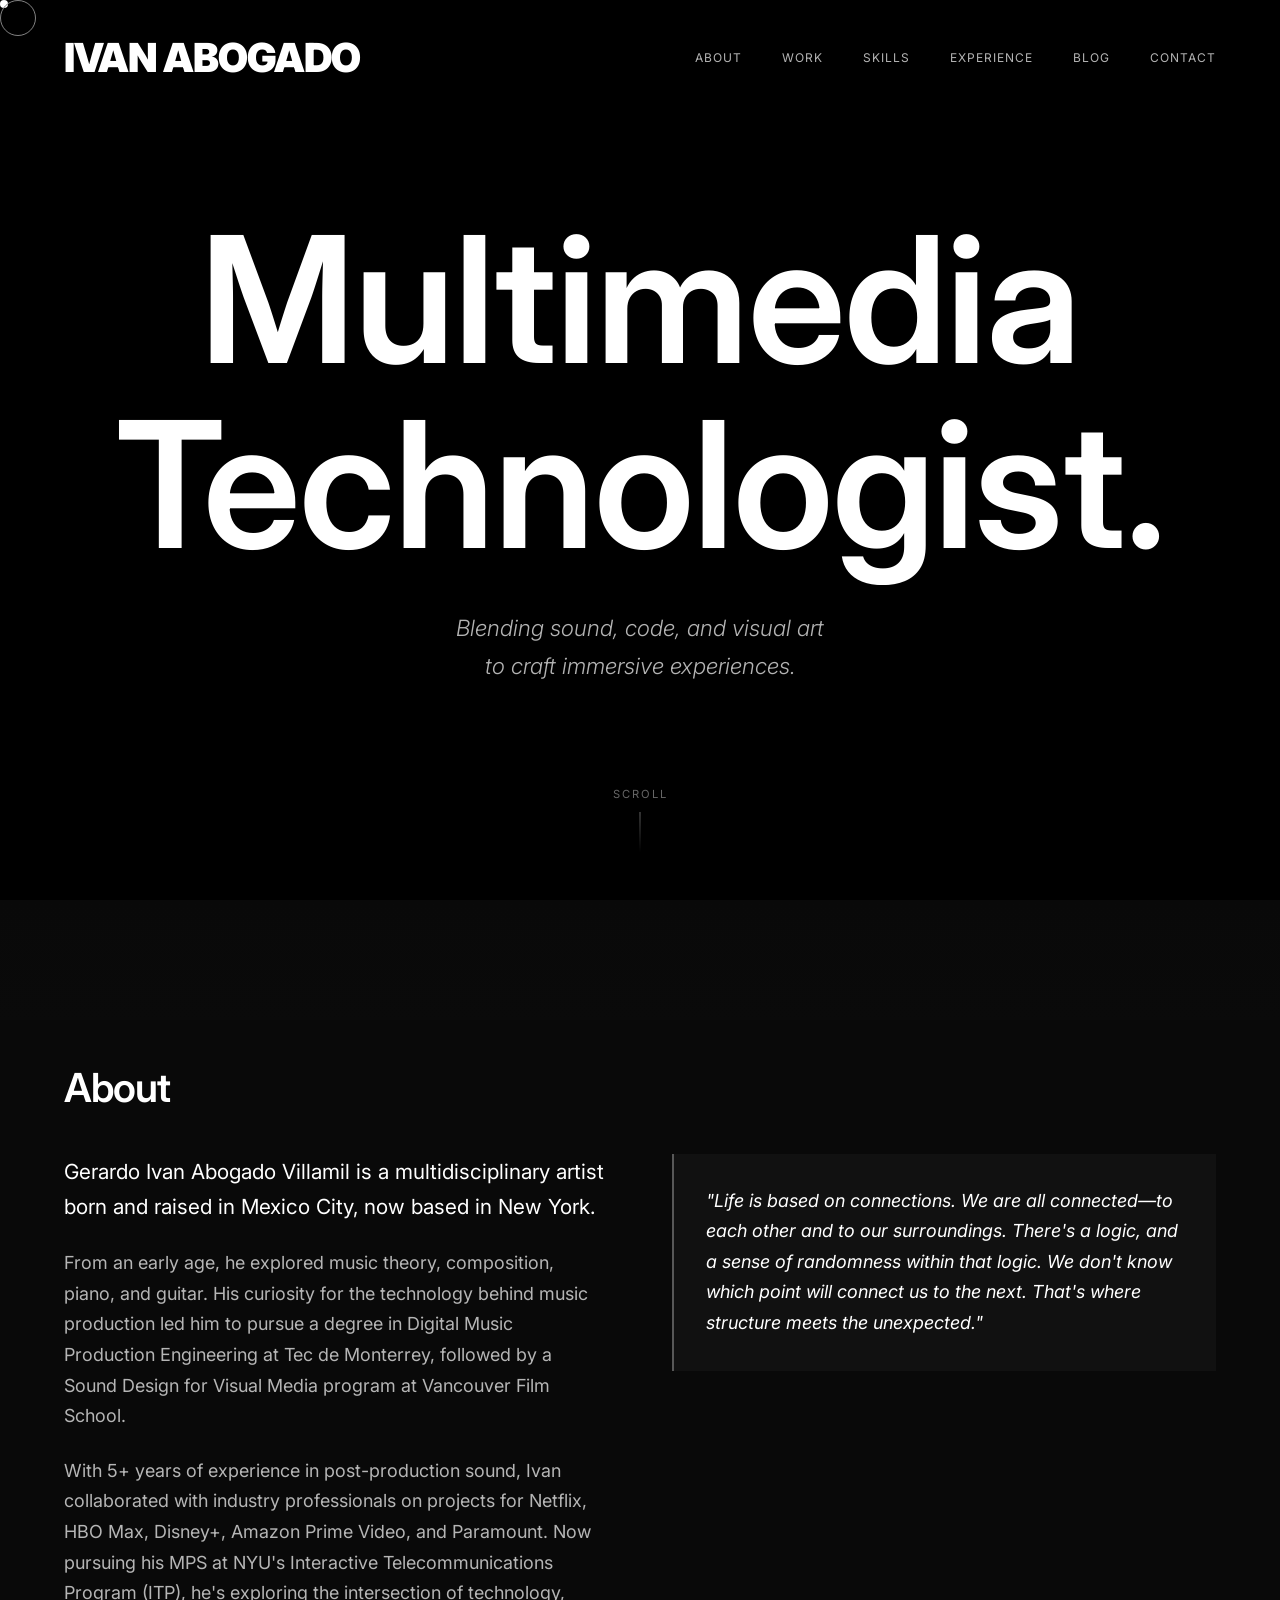
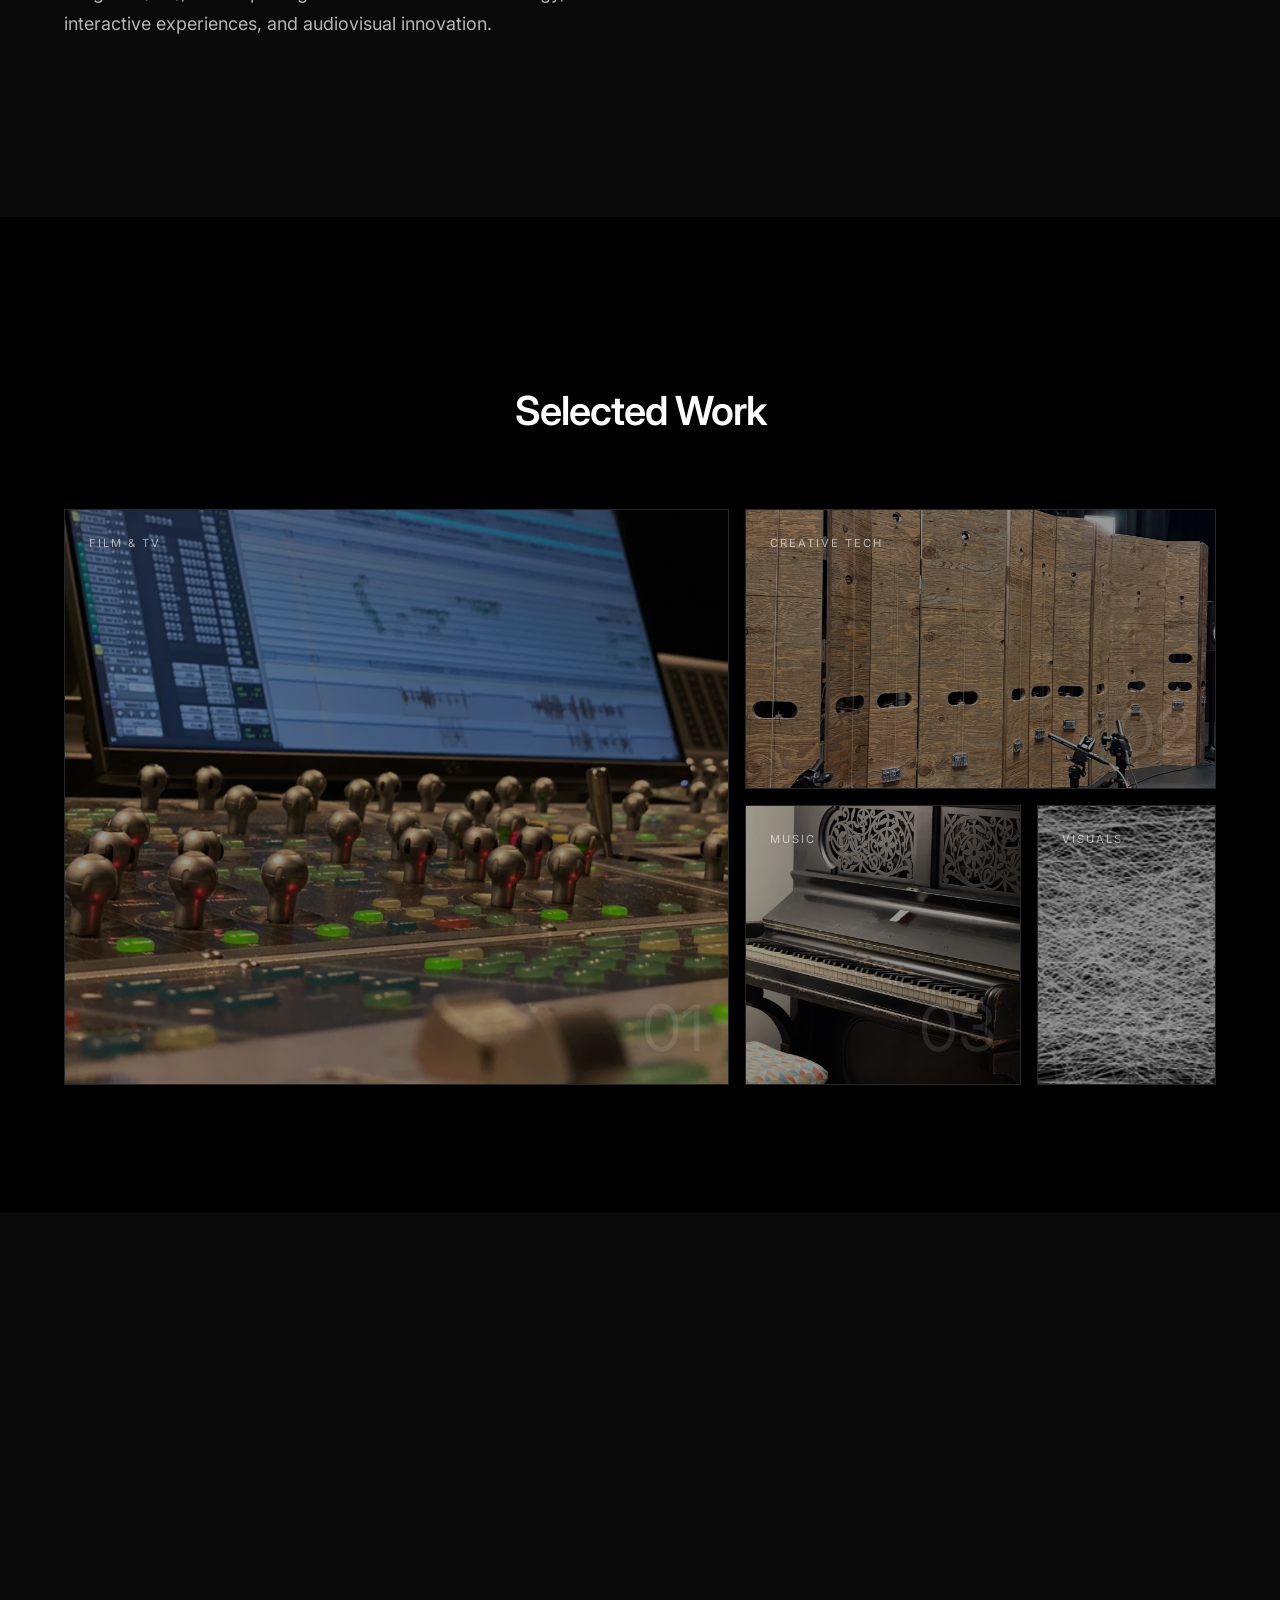
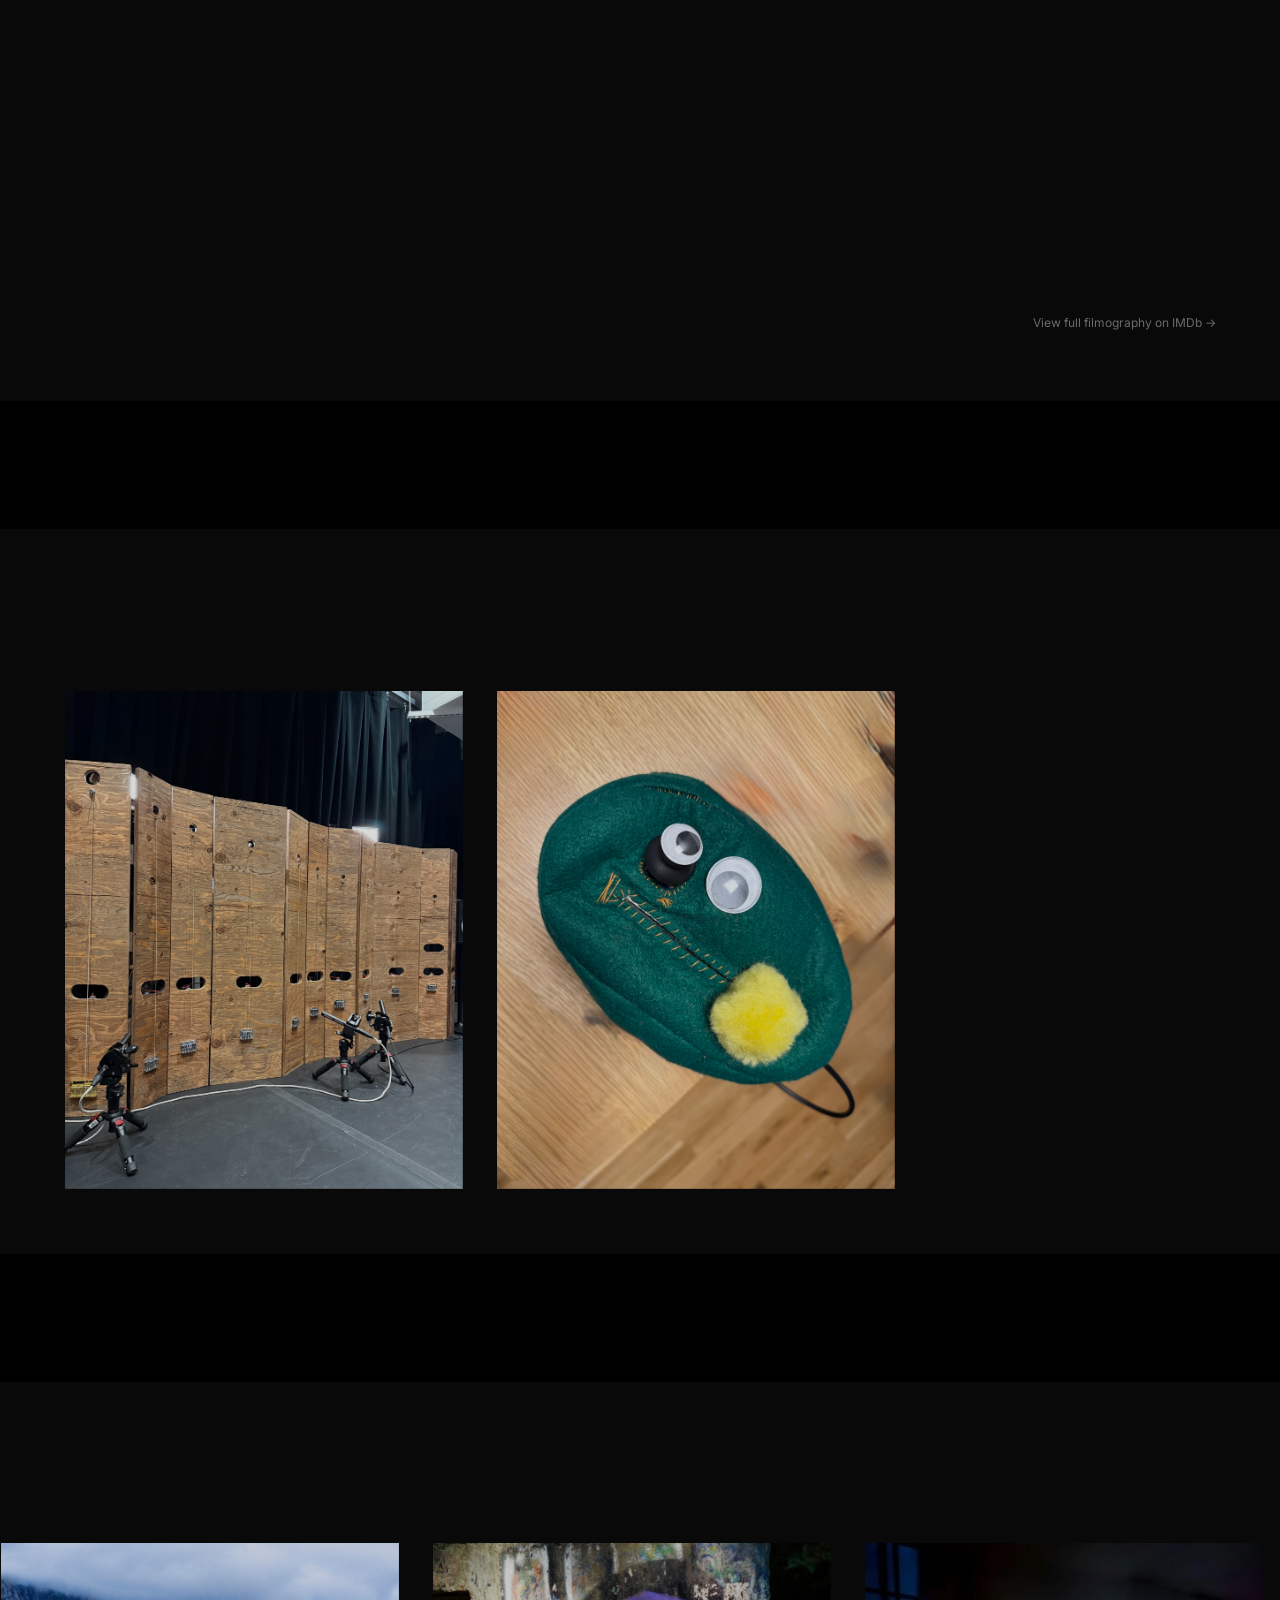
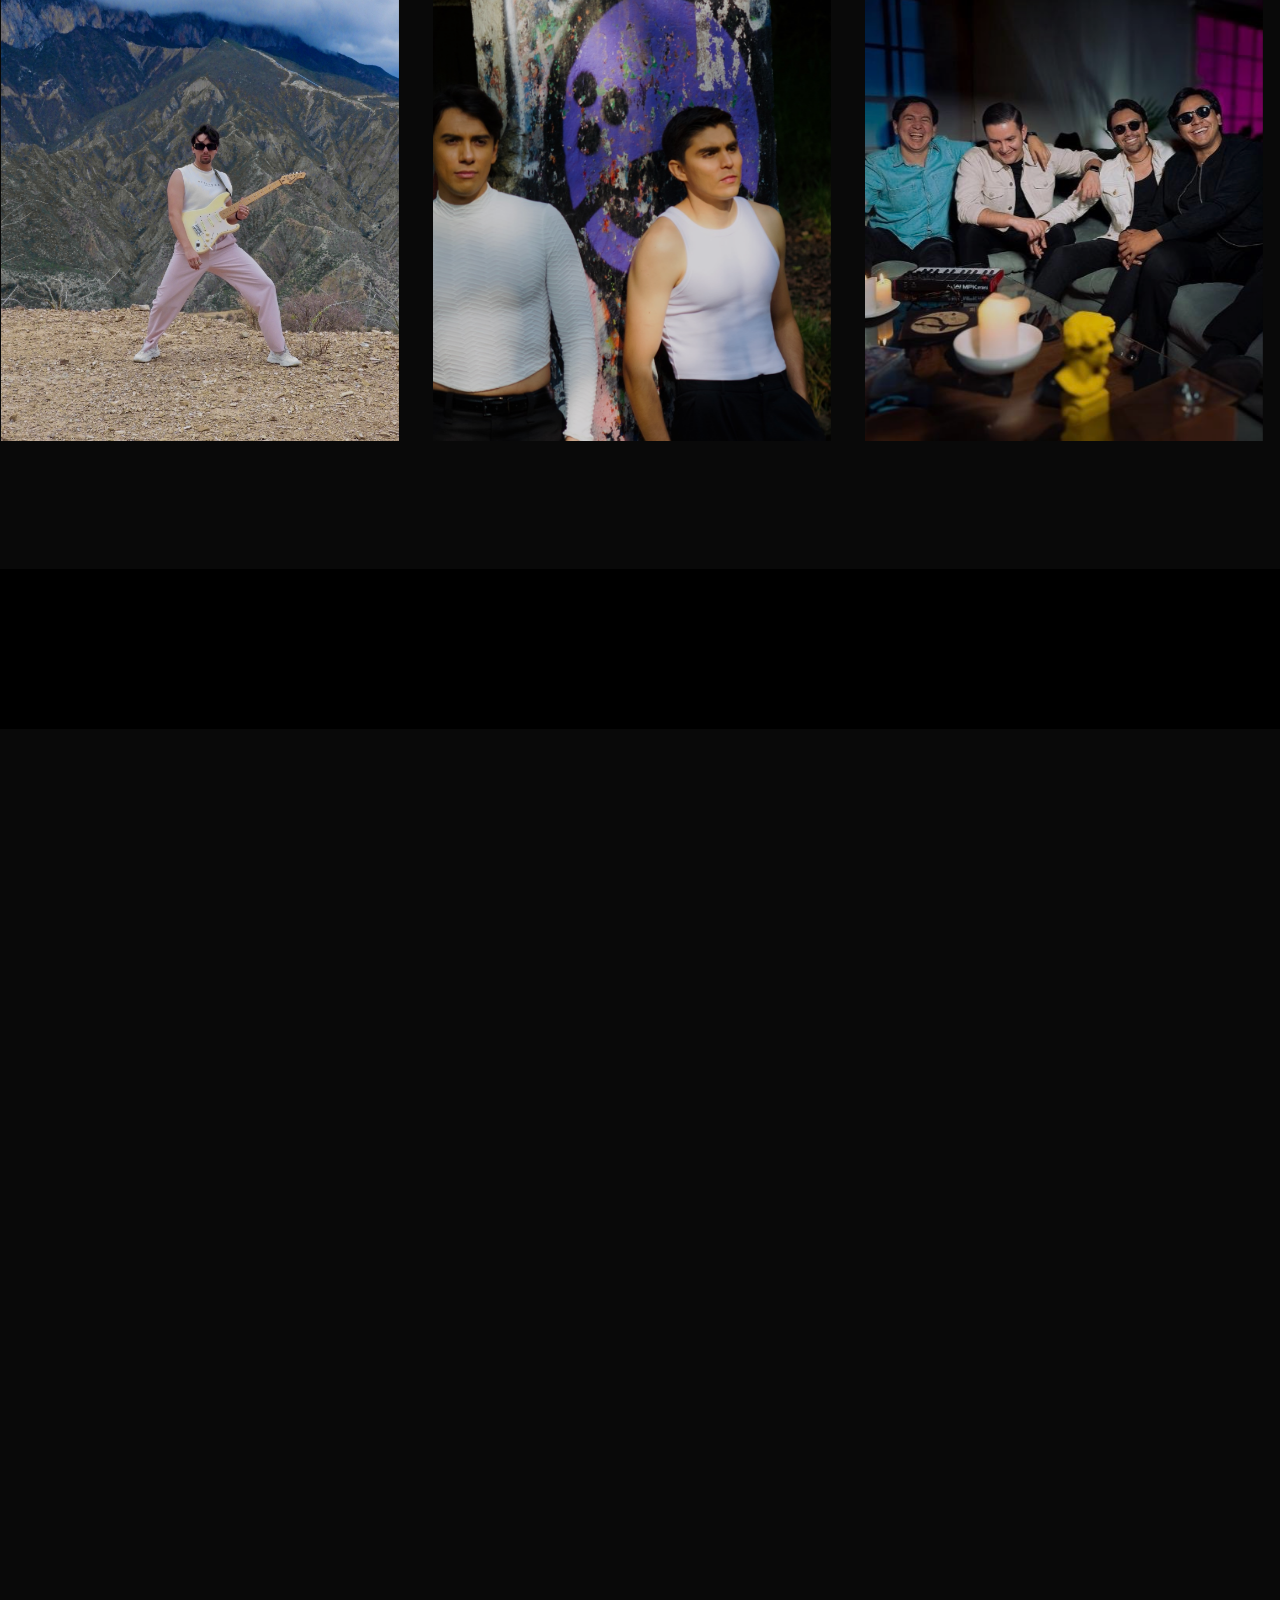
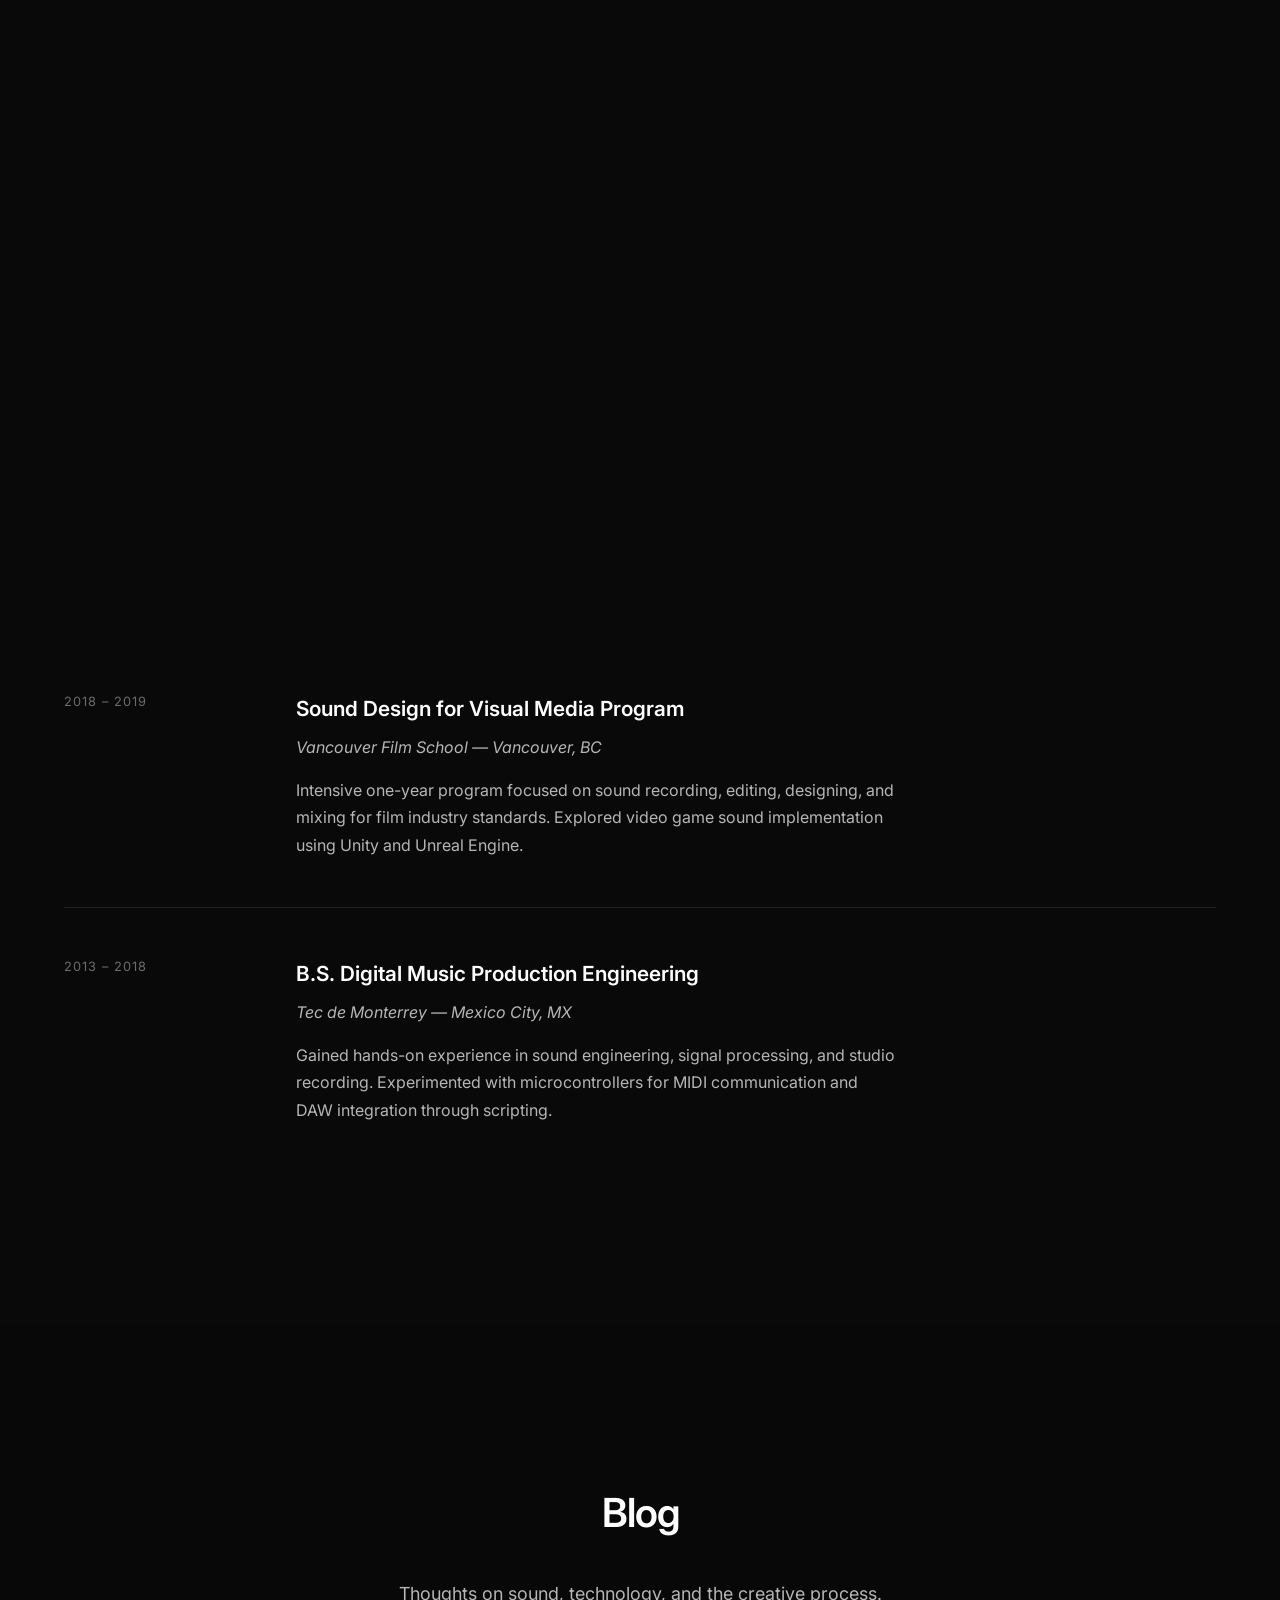
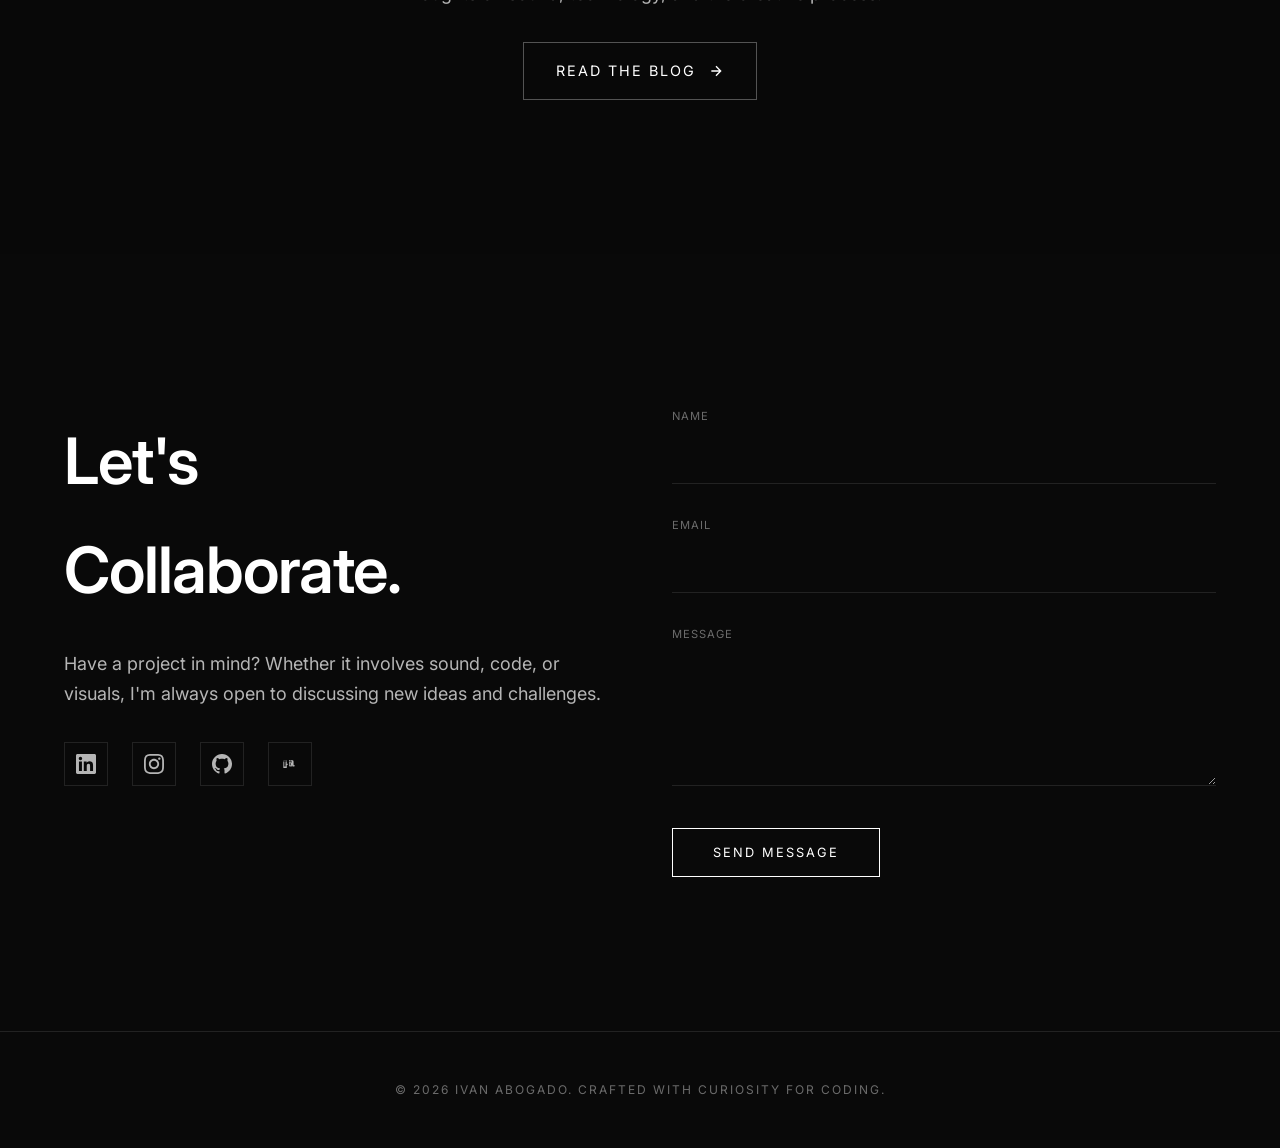
==== index.html @ a47fa4fb "Update" ====
<!DOCTYPE html>
<html lang="en">
<head>
    <meta charset="UTF-8">
    <meta name="viewport" content="width=device-width, initial-scale=1.0">
    <title>Ivan Abogado | Multimedia Technologist</title>
    <script src="https://cdnjs.cloudflare.com/ajax/libs/p5.js/1.9.0/p5.min.js" defer></script>
    <script src="https://cdnjs.cloudflare.com/ajax/libs/gsap/3.12.5/gsap.min.js" defer></script>
    <script src="https://cdnjs.cloudflare.com/ajax/libs/gsap/3.12.5/ScrollTrigger.min.js" defer></script>

    <link rel="preconnect" href="https://fonts.googleapis.com">
    <link rel="preconnect" href="https://fonts.gstatic.com" crossorigin>
    <link href="https://fonts.googleapis.com/css2?family=Inter:wght@300;400;500;600;700&family=Orbit&display=swap" rel="stylesheet">

    <link rel="stylesheet" href="css/style.css">
</head>
<body>
    <div class="custom-cursor"></div>
    <div class="cursor-follower"></div>

    <div id="p5-container"></div>

    <div class="content-layer">
        <!-- Navigation -->
        <nav>
            <div class="container">
                <a href="#" class="logo">IVAN ABOGADO</a>
                <div class="nav-links">
                    <a href="#about">About</a>
                    <a href="#work">Work</a>
                    <a href="#skills">Skills</a>
                    <a href="#experience">Experience</a>
                    <a href="#blog">Blog</a>
                    <a href="#contact">Contact</a>
                </div>
            </div>
        </nav>

        <!-- Hero Section -->
        <section class="hero" id="hero">
            <div class="hero-text-wrapper">
                <h1>
                    <span class="hero-line">Multimedia</span>
                    <span class="hero-line">Technologist.</span>
                </h1>
                <p class="subtitle">Blending sound, code, and visual art<br>to craft immersive experiences.</p>
            </div>
            <div class="scroll-indicator">Scroll</div>
        </section>

        <!-- About Section -->
        <section id="about">
            <div class="container">
                <h2 class="fade-in">About</h2>
                <div class="about-content">
                    <div class="about-text">
                        <p class="fade-in">
                            Gerardo Ivan Abogado Villamil is a multidisciplinary artist born and raised in Mexico City, now based in New York.
                        </p>
                        <p class="fade-in">
                            From an early age, he explored music theory, composition, piano, and guitar. His curiosity for the technology behind music production led him to pursue a degree in Digital Music Production Engineering at Tec de Monterrey, followed by a Sound Design for Visual Media program at Vancouver Film School.
                        </p>
                        <p class="fade-in">
                            With 5+ years of experience in post-production sound, Ivan collaborated with industry professionals on projects for Netflix, HBO Max, Disney+, Amazon Prime Video, and Paramount. Now pursuing his MPS at NYU's Interactive Telecommunications Program (ITP), he's exploring the intersection of technology, interactive experiences, and audiovisual innovation.
                        </p>
                    </div>
                    <div class="philosophy fade-in">
                        <p>
                            "Life is based on connections. We are all connected—to each other and to our surroundings. There's a logic, and a sense of randomness within that logic. We don't know which point will connect us to the next. That's where structure meets the unexpected."
                        </p>
                    </div>
                </div>
            </div>
        </section>

        <!-- Work Section - Bento Grid -->
        <section id="work">
            <div class="container">
                <h2 class="fade-in">Selected Work</h2>
                
                <div class="bento-grid">
                    <a href="#films-showcase" class="bento-item fade-in">
                        <span class="bento-label">Film & TV</span>
                        <span class="bento-number">01</span>
                        <img src="myImages/IMG_5648.jpg" alt="Films & TV" loading="lazy">
                        <div class="bento-content">
                            <h3>Films & Television</h3>
                            <p>Sound design and re-recording mixing for Netflix, HBO Max, Disney+, and more.</p>
                        </div>
                    </a>
                    
                    <a href="#tech-showcase" class="bento-item fade-in">
                        <span class="bento-label">Creative Tech</span>
                        <span class="bento-number">02</span>
                        <img src="myImages/IMG_8143.JPG" alt="Creative Technology" loading="lazy">
                        <div class="bento-content">
                            <h3>Creative Technology</h3>
                            <p>Interactive devices and immersive experiences.</p>
                        </div>
                    </a>
                    
                    <a href="music.html" class="bento-item fade-in">
                        <span class="bento-label">Music</span>
                        <span class="bento-number">03</span>
                        <img src="myImages/IMG_6120.JPG" alt="Music" loading="lazy">
                        <div class="bento-content">
                            <h3>Music</h3>
                            <p>Composition & production.</p>
                        </div>
                    </a>
                    
                    <a href="#visuals-showcase" class="bento-item fade-in">
                        <span class="bento-label">Visuals</span>
                        <span class="bento-number">04</span>
                        <img src="myImages/lines.jpg" alt="Visuals" loading="lazy">
                        <div class="bento-content">
                            <h3>Visuals</h3>
                            <p>Art & 3D.</p>
                        </div>
                    </a>
                </div>
            </div>

            <!-- Films Showcase -->
            <div class="project-showcase" id="films-showcase">
                <div class="showcase-header">
                    <h3 class="fade-in">Films & Television</h3>
                    <span class="scroll-hint fade-in">Drag to explore</span>
                </div>
                <div class="showcase-track">
                    <a href="https://www.imdb.com/title/tt27811219/" target="_blank" class="showcase-card fade-in">
                        <img src="https://m.media-amazon.com/images/M/MV5BOThlZGVmMmItOTNhZi00MzYzLTgyNTktODQ5MDM5MTNkNWUyXkEyXkFqcGc@._V1_FMjpg_UY4096_.jpg" alt="Disco Ibiza Locomia" loading="lazy">
                        <div class="showcase-card-content">
                            <h4>Disco Ibiza Locomia</h4>
                            <p>Feature Film — Netflix</p>
                            <span class="role">Re-recording Mixer</span>
                        </div>
                    </a>
                    <a href="https://www.imdb.com/title/tt11040006/" target="_blank" class="showcase-card fade-in">
                        <img src="https://m.media-amazon.com/images/M/MV5BNDQ4NzdmMjItOGNkZi00ODlmLTk0YjYtYTNmMjgwYzk3NjkxXkEyXkFqcGc@._V1_.jpg" alt="Dance of the 41" loading="lazy">
                        <div class="showcase-card-content">
                            <h4>Dance of the 41</h4>
                            <p>Feature Film — Netflix</p>
                            <span class="role">Sound Designer</span>
                        </div>
                    </a>
                    <a href="https://www.imdb.com/title/tt21437688/" target="_blank" class="showcase-card fade-in">
                        <img src="https://m.media-amazon.com/images/M/MV5BZGM1MzU5OGItYTVjNi00NGFmLWEzYmQtZWJhMjY4NzkyNmY1XkEyXkFqcGc@._V1_FMjpg_UY3750_.jpg" alt="Los Colorado" loading="lazy">
                        <div class="showcase-card-content">
                            <h4>Los Colorado</h4>
                            <p>TV Series — HBO Max</p>
                            <span class="role">Sound Designer / Mixer</span>
                        </div>
                    </a>
                    <a href="https://www.imdb.com/title/tt14641786/" target="_blank" class="showcase-card fade-in">
                        <img src="https://m.media-amazon.com/images/M/MV5BYWZkYzYyMGUtZDVmOS00MjM2LThiNzEtZDY1ZmRmNTdiZTNmXkEyXkFqcGc@._V1_.jpg" alt="Las Bravas FC" loading="lazy">
                        <div class="showcase-card-content">
                            <h4>Las Bravas FC</h4>
                            <p>TV Series — HBO Max</p>
                            <span class="role">Re-recording Mixer</span>
                        </div>
                    </a>
                    <a href="https://www.imdb.com/title/tt15766086/" target="_blank" class="showcase-card fade-in">
                        <img src="https://m.media-amazon.com/images/M/MV5BYWZiYjFmYjktMDFmNi00ZjZmLWI2NWMtNjVkY2M0OWI0YTBhXkEyXkFqcGc@._V1_.jpg" alt="The Florence Cassez Affair" loading="lazy">
                        <div class="showcase-card-content">
                            <h4>The Florence Cassez Affair</h4>
                            <p>Documentary — Netflix</p>
                            <span class="role">Sound Designer</span>
                        </div>
                    </a>
                    <a href="https://www.imdb.com/title/tt15541112/" target="_blank" class="showcase-card fade-in">
                        <img src="https://m.media-amazon.com/images/M/MV5BYmQ1OTA1MWEtYzI5Zi00OGRjLTk2ZmYtZWY1ZmEzYzhjNTYzXkEyXkFqcGc@._V1_.jpg" alt="Toda la Sangre" loading="lazy">
                        <div class="showcase-card-content">
                            <h4>Toda la Sangre</h4>
                            <p>TV Series — Disney+</p>
                            <span class="role">Sound Designer</span>
                        </div>
                    </a>
                </div>
                <div class="showcase-footer">
                    <a href="https://www.imdb.com/name/nm9565220/" target="_blank">View full filmography on IMDb →</a>
                </div>
            </div>

            <!-- Creative Tech Showcase -->
            <div class="project-showcase" id="tech-showcase">
                <div class="showcase-header">
                    <h3 class="fade-in">Creative Technology</h3>
                    <span class="scroll-hint fade-in">Drag to explore</span>
                </div>
                <div class="showcase-track">
                    <a href="#" class="showcase-card fade-in">
                        <img src="myImages/IMG_8143.JPG" alt="Life in Terms of Sound" loading="lazy">
                        <div class="showcase-card-content">
                            <h4>Life in Terms of Sound</h4>
                            <p>Interactive Installation</p>
                            <span class="role">Ideation / Fabrication</span>
                        </div>
                    </a>
                    <a href="#" class="showcase-card fade-in">
                        <img src="myImages/puff.jpg" alt="Puffy Music Instrument" loading="lazy">
                        <div class="showcase-card-content">
                            <h4>Puffy Music Instrument</h4>
                            <p>Physical Computing</p>
                            <span class="role">Ideation / Development</span>
                        </div>
                    </a>
                    <!-- Add more creative tech projects here -->
                </div>
            </div>

            <!-- Music Showcase -->
            <div class="project-showcase" id="music-showcase">
                <div class="showcase-header">
                    <h3 class="fade-in">Music</h3>
                    <span class="scroll-hint fade-in">Drag to explore</span>
                </div>
                <div class="showcase-track">
                    <a href="music.html#abvi" class="showcase-card fade-in">
                        <img src="myImages/Music/ABVI/DSCN6900.jpg" alt="ABVI" loading="lazy">
                        <div class="showcase-card-content">
                            <h4>ABVI</h4>
                            <p>Electronic / Pop / Experimental</p>
                            <span class="role">Producer / Composer</span>
                        </div>
                    </a>
                    <a href="music.html#pilsum" class="showcase-card fade-in">
                        <img src="myImages/Music/PILSUM/IMG-6056.JPG" alt="PILSUM" loading="lazy">
                        <div class="showcase-card-content">
                            <h4>PILSUM</h4>
                            <p>Progressive / Alternative Rock</p>
                            <span class="role">Composer / Producer</span>
                        </div>
                    </a>
                    <a href="music.html#resistencia" class="showcase-card fade-in">
                        <img src="myImages/Music/Resistencia/IMG_1286.jpeg" alt="Resistencia" loading="lazy">
                        <div class="showcase-card-content">
                            <h4>Resistencia</h4>
                            <p>Pop / Alternative Rock</p>
                            <span class="role">Lead Guitar / Composer / Producer</span>
                        </div>
                    </a>
                </div>
                <div class="showcase-footer">
                    <a href="music.html">Explore all music →</a>
                </div>
            </div>
        </section>

        <!-- Skills Section -->
        <section id="skills">
            <div class="container">
                <h2 class="fade-in">Skills & Technologies</h2>
                <div class="skills-grid">
                    <div class="skill-category fade-in">
                        <h3>Audio & Sound</h3>
                        <ul>
                            <li>Pro Tools</li>
                            <li>Ableton Live</li>
                            <li>Logic Pro</li>
                            <li>Sound Design</li>
                            <li>Mixing & Mastering</li>
                            <li>Foley Recording</li>
                            <li>Field Recording</li>
                        </ul>
                    </div>
                    <div class="skill-category fade-in">
                        <h3>Creative Coding</h3>
                        <ul>
                            <li>p5.js / Processing</li>
                            <li>Arduino</li>
                            <li>Max/MSP</li>
                            <li>TouchDesigner</li>
                            <li>JavaScript</li>
                            <li>Python</li>
                            <li>HTML/CSS</li>
                        </ul>
                    </div>
                    <div class="skill-category fade-in">
                        <h3>Visual & 3D</h3>
                        <ul>
                            <li>Unity</li>
                            <li>Unreal Engine</li>
                            <li>Blender</li>
                            <li>After Effects</li>
                            <li>Premiere Pro</li>
                            <li>Photoshop</li>
                        </ul>
                    </div>
                    <div class="skill-category fade-in">
                        <h3>Hardware & Fabrication</h3>
                        <ul>
                            <li>Physical Computing</li>
                            <li>MIDI Integration</li>
                            <li>Sensor Systems</li>
                            <li>Laser Cutting</li>
                            <li>3D Printing</li>
                            <li>Soldering</li>
                        </ul>
                    </div>
                </div>
            </div>
        </section>

        <!-- Experience Section -->
        <section id="experience">
            <div class="container">
                <h2 class="fade-in">Experience</h2>
                <div class="experience-grid">
                    <div class="experience-item fade-in">
                        <div class="experience-date">2025 – Present</div>
                        <div class="experience-content">
                            <h3>MPS Candidate, Interactive Telecommunications</h3>
                            <p class="company">NYU Tisch School of the Arts — New York, NY</p>
                            <p>Exploring the intersection of technology, interactive experiences, and audiovisual innovation. Working on projects that merge digital and physical worlds through creative coding and physical computing.</p>
                        </div>
                    </div>
                    <div class="experience-item fade-in">
                        <div class="experience-date">2019 – 2025</div>
                        <div class="experience-content">
                            <h3>Sound Designer & Re-Recording Mixer</h3>
                            <p class="company">Labo Post Production — Mexico City, MX</p>
                            <p>Led sound design and mixing for feature films and TV series distributed on Netflix, HBO Max, Disney+, Amazon Prime Video, and Paramount. Collaborated with directors including David Pablos, Kike Maíllo, and Jorge Riquelme Serrano.</p>
                        </div>
                    </div>
                    <div class="experience-item fade-in">
                        <div class="experience-date">2018 – 2019</div>
                        <div class="experience-content">
                            <h3>Sound Design for Visual Media Program</h3>
                            <p class="company">Vancouver Film School — Vancouver, BC</p>
                            <p>Intensive one-year program focused on sound recording, editing, designing, and mixing for film industry standards. Explored video game sound implementation using Unity and Unreal Engine.</p>
                        </div>
                    </div>
                    <div class="experience-item fade-in">
                        <div class="experience-date">2013 – 2018</div>
                        <div class="experience-content">
                            <h3>B.S. Digital Music Production Engineering</h3>
                            <p class="company">Tec de Monterrey — Mexico City, MX</p>
                            <p>Gained hands-on experience in sound engineering, signal processing, and studio recording. Experimented with microcontrollers for MIDI communication and DAW integration through scripting.</p>
                        </div>
                    </div>
                </div>
            </div>
        </section>

        <!-- Blog Section -->
        <section id="blog">
            <div class="container">
                <h2 class="fade-in">Blog</h2>
                <p class="fade-in">Thoughts on sound, technology, and the creative process.</p>
                <a href="https://yourblog.com" target="_blank" class="blog-link fade-in">
                    Read the Blog
                    <svg width="16" height="16" viewBox="0 0 24 24" fill="none" stroke="currentColor" stroke-width="2">
                        <path d="M5 12h14M12 5l7 7-7 7"/>
                    </svg>
                </a>
            </div>
        </section>

        <!-- Contact Section -->
        <section id="contact">
            <div class="container">
                <div class="contact-layout">
                    <div class="contact-text">
                        <h2 class="fade-in">Let's<br>Collaborate.</h2>
                        <p class="fade-in">Have a project in mind? Whether it involves sound, code, or visuals, I'm always open to discussing new ideas and challenges.</p>
                        <div class="social-links fade-in">
                            <a href="https://linkedin.com/in/yourprofile" target="_blank" aria-label="LinkedIn">
                                <svg width="20" height="20" viewBox="0 0 24 24" fill="currentColor">
                                    <path d="M20.447 20.452h-3.554v-5.569c0-1.328-.027-3.037-1.852-3.037-1.853 0-2.136 1.445-2.136 2.939v5.667H9.351V9h3.414v1.561h.046c.477-.9 1.637-1.85 3.37-1.85 3.601 0 4.267 2.37 4.267 5.455v6.286zM5.337 7.433c-1.144 0-2.063-.926-2.063-2.065 0-1.138.92-2.063 2.063-2.063 1.14 0 2.064.925 2.064 2.063 0 1.139-.925 2.065-2.064 2.065zm1.782 13.019H3.555V9h3.564v11.452zM22.225 0H1.771C.792 0 0 .774 0 1.729v20.542C0 23.227.792 24 1.771 24h20.451C23.2 24 24 23.227 24 22.271V1.729C24 .774 23.2 0 22.222 0h.003z"/>
                                </svg>
                            </a>
                            <a href="https://instagram.com/yourprofile" target="_blank" aria-label="Instagram">
                                <svg width="20" height="20" viewBox="0 0 24 24" fill="currentColor">
                                    <path d="M12 2.163c3.204 0 3.584.012 4.85.07 3.252.148 4.771 1.691 4.919 4.919.058 1.265.069 1.645.069 4.849 0 3.205-.012 3.584-.069 4.849-.149 3.225-1.664 4.771-4.919 4.919-1.266.058-1.644.07-4.85.07-3.204 0-3.584-.012-4.849-.07-3.26-.149-4.771-1.699-4.919-4.92-.058-1.265-.07-1.644-.07-4.849 0-3.204.013-3.583.07-4.849.149-3.227 1.664-4.771 4.919-4.919 1.266-.057 1.645-.069 4.849-.069zm0-2.163c-3.259 0-3.667.014-4.947.072-4.358.2-6.78 2.618-6.98 6.98-.059 1.281-.073 1.689-.073 4.948 0 3.259.014 3.668.072 4.948.2 4.358 2.618 6.78 6.98 6.98 1.281.058 1.689.072 4.948.072 3.259 0 3.668-.014 4.948-.072 4.354-.2 6.782-2.618 6.979-6.98.059-1.28.073-1.689.073-4.948 0-3.259-.014-3.667-.072-4.947-.196-4.354-2.617-6.78-6.979-6.98-1.281-.059-1.69-.073-4.949-.073zm0 5.838c-3.403 0-6.162 2.759-6.162 6.162s2.759 6.163 6.162 6.163 6.162-2.759 6.162-6.163c0-3.403-2.759-6.162-6.162-6.162zm0 10.162c-2.209 0-4-1.79-4-4 0-2.209 1.791-4 4-4s4 1.791 4 4c0 2.21-1.791 4-4 4zm6.406-11.845c-.796 0-1.441.645-1.441 1.44s.645 1.44 1.441 1.44c.795 0 1.439-.645 1.439-1.44s-.644-1.44-1.439-1.44z"/>
                                </svg>
                            </a>
                            <a href="https://github.com/yourprofile" target="_blank" aria-label="GitHub">
                                <svg width="20" height="20" viewBox="0 0 24 24" fill="currentColor">
                                    <path d="M12 0c-6.626 0-12 5.373-12 12 0 5.302 3.438 9.8 8.207 11.387.599.111.793-.261.793-.577v-2.234c-3.338.726-4.033-1.416-4.033-1.416-.546-1.387-1.333-1.756-1.333-1.756-1.089-.745.083-.729.083-.729 1.205.084 1.839 1.237 1.839 1.237 1.07 1.834 2.807 1.304 3.492.997.107-.775.418-1.305.762-1.604-2.665-.305-5.467-1.334-5.467-5.931 0-1.311.469-2.381 1.236-3.221-.124-.303-.535-1.524.117-3.176 0 0 1.008-.322 3.301 1.23.957-.266 1.983-.399 3.003-.404 1.02.005 2.047.138 3.006.404 2.291-1.552 3.297-1.23 3.297-1.23.653 1.653.242 2.874.118 3.176.77.84 1.235 1.911 1.235 3.221 0 4.609-2.807 5.624-5.479 5.921.43.372.823 1.102.823 2.222v3.293c0 .319.192.694.801.576 4.765-1.589 8.199-6.086 8.199-11.386 0-6.627-5.373-12-12-12z"/>
                                </svg>
                            </a>
                            <a href="https://www.imdb.com/name/nm9565220/" target="_blank" aria-label="IMDb">
                                <svg width="20" height="20" viewBox="0 0 24 24" fill="currentColor">
                                    <path d="M14.31 9.588v.005c-.077-.048-.227-.07-.42-.07v4.815c.27 0 .44-.06.5-.165.062-.105.093-.39.093-.855v-2.725c0-.345-.004-.575-.012-.69a.727.727 0 00-.16-.315zm-6.19-2.42h-4.12v9.672h4.12v-9.672zm-.268 1.863h-1.17v5.95h-1.51v-5.95h-1.17v-1.63h3.85v1.63zm1.845 5.96h1.29v-7.82h1.78v7.82h1.36l.12-1.14c.16.39.38.66.67.83.3.17.67.27 1.11.31.44.04.93-.03 1.46-.21v-1.59c-.21.12-.42.19-.63.21-.22.02-.37-.08-.46-.3-.08-.22-.12-.59-.12-1.1v-2.31c0-.62-.06-1.08-.18-1.38-.12-.3-.35-.54-.69-.71-.34-.17-.81-.25-1.41-.25-.6 0-1.09.09-1.46.27-.37.18-.64.44-.81.78-.17.34-.26.79-.26 1.34h1.63c0-.35.04-.61.12-.79.08-.18.22-.27.42-.27.2 0 .33.07.39.21.06.14.09.38.09.73v.62c-.36.05-.66.12-.91.21-.48.18-.84.41-1.08.69-.24.28-.36.65-.36 1.11 0 .55.14.99.42 1.32.28.33.68.5 1.2.5.29 0 .56-.05.81-.14.25-.09.48-.24.69-.45l.02.48h-.04zm-.62-1.78c-.16.12-.32.18-.48.18-.15 0-.27-.06-.36-.18-.09-.12-.14-.3-.14-.54 0-.28.05-.49.14-.63.09-.14.26-.26.51-.36.14-.05.29-.1.45-.14v1.67h-.12z"/>
                                </svg>
                            </a>
                        </div>
                    </div>
                    <form action="https://formspree.io/f/xjggklkj" method="POST" class="contact-form fade-in">
                        <div class="form-group">
                            <label for="name">Name</label>
                            <input type="text" id="name" name="name" required>
                        </div>
                        <div class="form-group">
                            <label for="email">Email</label>
                            <input type="email" id="email" name="email" required>
                        </div>
                        <div class="form-group">
                            <label for="message">Message</label>
                            <textarea id="message" name="message" rows="5" required></textarea>
                        </div>
                        <button type="submit" class="submit-btn">Send Message</button>
                    </form>
                </div>
            </div>
        </section>

        <!-- Footer -->
        <footer>
            <div class="container">
                <p>© 2026 Ivan Abogado. Crafted with curiosity for coding.</p>
            </div>
        </footer>
    </div>

    <script src="js/main.js"></script>
</body>
</html>
---- css/style.css ----
:root {
    --text-primary: #ffffff;
    --text-secondary: rgba(255,255,255,0.7);
    --text-muted: rgba(255,255,255,0.4);
    --bg-primary: #000000;
    --bg-secondary: #0a0a0a;
    --accent: #ffffff;
    --border: rgba(255,255,255,0.1);
    --font-display: 'Inter', sans-serif;
    --font-body: 'Inter', sans-serif;
    --font-mono: 'Inter', sans-serif;
    /* --font-mono: 'Orbit', monospace; */
}

* {
    box-sizing: border-box;
    margin: 0;
    padding: 0;
}

html {
    scroll-behavior: smooth;
}

body {
    font-family: var(--font-body);
    color: var(--text-primary);
    background: var(--bg-primary);
    overflow-x: hidden;
    font-size: 18px;
    line-height: 1.7;
    -webkit-font-smoothing: antialiased;
    -moz-osx-font-smoothing: grayscale;
}

/* Typography */
h1, h2, h3 {
    font-family: var(--font-display);
    font-weight: 600;
    letter-spacing: -1px;
}

h1 { font-size: clamp(4rem, 12vw, 10rem); line-height: 1; }
h2 { font-size: clamp(1.5rem, 4vw, 2.5rem); margin-bottom: 2rem; }
h3 { font-size: 1.1rem; letter-spacing: 0; }

p { max-width: 600px; }

/* Canvas Background */
#p5-container {
    position: fixed;
    top: 0;
    left: 0;
    width: 100vw;
    height: 100vh;
    z-index: 0;
}

/* Content Layer */
.content-layer {
    position: relative;
    z-index: 1;
}

/* Layout */
.container {
    max-width: 1400px;
    margin: 0 auto;
    padding: 0 clamp(1.5rem, 5vw, 4rem);
}

section {
    padding: clamp(5rem, 12vw, 10rem) 0;
}

/* Glass effect for content readability */
.glass-panel {
    background: rgba(10, 10, 10, 0.85);
    backdrop-filter: blur(10px);
    border: 1px solid rgba(255,255,255,0.1);
}

/* Navigation */
nav {
    position: fixed;
    top: 0;
    left: 0;
    right: 0;
    z-index: 100;
    padding: 1.5rem 0;
    background: transparent;
    backdrop-filter: none;
    border-bottom: 1px solid transparent;
    transition: background 0.4s ease, backdrop-filter 0.4s ease, border-color 0.4s ease, transform 0.4s ease;
    will-change: transform;
}

nav.nav-scrolled {
    background: rgba(0, 0, 0, 0.85);
    backdrop-filter: blur(20px);
    border-bottom: 1px solid var(--border);
}

nav .container {
    display: flex;
    justify-content: space-between;
    align-items: center;
}

.logo {
    font-family: var(--font-mono);
    font-size: 2.5rem;
    font-weight: 1000;
    letter-spacing: -1px;
    color: var(--text-primary);
    text-decoration: none;
}

.nav-links {
    display: flex;
    gap: 2.5rem;
}

.nav-links a {
    font-family: var(--font-mono);
    font-size: 0.75rem;
    text-transform: uppercase;
    letter-spacing: 1px;
    color: var(--text-secondary);
    text-decoration: none;
    transition: color 0.3s ease, letter-spacing 0.3s ease;
}

.nav-links a:hover {
    color: var(--text-primary);
    letter-spacing: 2px;
}

/* Hero */
.hero {
    min-height: 100vh;
    display: flex;
    flex-direction: column;
    justify-content: center;
    align-items: center;
    text-align: center;
    position: relative;
    padding: 0 clamp(1.5rem, 5vw, 4rem);
}

.hero-text-wrapper {
    mix-blend-mode: difference;
    position: relative;
    z-index: 2;
}

.hero h1 {
    font-size: clamp(5rem, 14vw, 11rem);
    margin-bottom: 1.5rem;
    line-height: 0.95;
}

.hero-line {
    display: block;
    overflow: hidden;
    padding-bottom: 0.1em;
}

.hero .subtitle {
    font-size: clamp(1rem, 2vw, 1.4rem);
    color: var(--text-secondary);
    font-weight: 300;
    font-style: italic;
    max-width: 600px;
    margin: 0 auto;
}

.scroll-indicator {
    position: absolute;
    bottom: 3rem;
    left: 50%;
    transform: translateX(-50%);
    display: flex;
    flex-direction: column;
    align-items: center;
    gap: 0.5rem;
    color: var(--text-muted);
    font-family: var(--font-mono);
    font-size: 0.7rem;
    text-transform: uppercase;
    letter-spacing: 2px;
}

.scroll-indicator::after {
    content: '';
    width: 1px;
    height: 40px;
    background: linear-gradient(to bottom, var(--text-muted), transparent);
    animation: scrollPulse 2s ease-in-out infinite;
}

@keyframes scrollPulse {
    0%, 100% { opacity: 0.3; transform: scaleY(0.5); }
    50% { opacity: 1; transform: scaleY(1); }
}

/* About Section */
#about {
    background: rgba(10, 10, 10, 0.95);
    backdrop-filter: blur(10px);
    position: relative;
}

#about::before {
    content: '';
    position: absolute;
    top: 0;
    left: 0;
    right: 0;
    height: 120px;
    background: linear-gradient(to bottom, transparent, rgba(10,10,10,0.95));
    pointer-events: none;
}

#about .about-content {
    display: grid;
    grid-template-columns: 1fr 1fr;
    gap: 4rem;
    align-items: start;
}

#about .about-text p {
    margin-bottom: 1.5rem;
    color: var(--text-secondary);
}

#about .about-text p:first-of-type {
    font-size: 1.3rem;
    color: var(--text-primary);
    font-weight: 400;
}

.philosophy {
    padding: 2rem;
    background: rgba(255,255,255,0.03);
    border-left: 2px solid rgba(255,255,255,0.3);
    font-style: italic;
}

/* ==================== */
/* BENTO WORK SECTION   */
/* ==================== */
#work {
    background: transparent;
    padding: 10rem 0;
}

#work h2 {
    text-align: center;
    margin-bottom: 4rem;
}

.bento-grid {
    display: grid;
    grid-template-columns: repeat(12, 1fr);
    grid-template-rows: repeat(2, 280px);
    gap: 1rem;
    max-width: 1200px;
    margin: 0 auto;
}

.bento-item {
    position: relative;
    overflow: hidden;
    background: #1a1a1a;
    text-decoration: none;
    color: #fff;
    display: flex;
    flex-direction: column;
    justify-content: flex-end;
    border: 1px solid rgba(255,255,255,0.05);
}

/* Bento layout - asymmetric */
.bento-item:nth-child(1) {
    grid-column: span 7;
    grid-row: span 2;
}
.bento-item:nth-child(2) {
    grid-column: span 5;
    grid-row: span 1;
}
.bento-item:nth-child(3) {
    grid-column: span 3;
    grid-row: span 1;
}
.bento-item:nth-child(4) {
    grid-column: span 2;
    grid-row: span 1;
}

.bento-item img {
    position: absolute;
    top: -30px;
    left: 0;
    width: 100%;
    height: calc(100% + 60px);
    object-fit: cover;
    transition: transform 0.8s cubic-bezier(0.16, 1, 0.3, 1), filter 0.5s ease;
    filter: brightness(0.6) saturate(0.9);
    will-change: transform;
}

.bento-item:hover img {
    transform: scale(1.08);
    filter: brightness(0.9) saturate(1);
}

.bento-content {
    position: relative;
    z-index: 2;
    padding: 2rem;
    background: linear-gradient(to top, rgba(0,0,0,0.9) 0%, transparent 100%);
    transform: translateY(20px);
    opacity: 0;
    transition: all 0.5s cubic-bezier(0.16, 1, 0.3, 1);
}

.bento-item:hover .bento-content {
    transform: translateY(0);
    opacity: 1;
}

.bento-item h3 {
    font-size: 1.5rem;
    margin-bottom: 0.5rem;
    color: #fff;
}

.bento-item p {
    font-size: 0.95rem;
    color: rgba(255,255,255,0.7);
    max-width: 100%;
}

.bento-label {
    position: absolute;
    top: 1.5rem;
    left: 1.5rem;
    font-family: var(--font-mono);
    font-size: 0.7rem;
    text-transform: uppercase;
    letter-spacing: 2px;
    color: rgba(255,255,255,0.6);
    z-index: 3;
}

.bento-number {
    position: absolute;
    bottom: 1.5rem;
    right: 1.5rem;
    font-family: var(--font-mono);
    font-size: 4rem;
    color: rgba(255,255,255,0.1);
    line-height: 1;
    z-index: 1;
}

/* ========================= */
/* IMMERSIVE PROJECT SCROLL  */
/* ========================= */
.project-showcase {
    margin-top: 8rem;
    padding: 4rem 0;
    background: rgba(10, 10, 10, 0.95);
    backdrop-filter: blur(10px);
}

.showcase-header {
    display: flex;
    justify-content: space-between;
    align-items: center;
    margin-bottom: 3rem;
    padding: 0 clamp(1.5rem, 5vw, 4rem);
    max-width: 1400px;
    margin-left: auto;
    margin-right: auto;
}

.showcase-header h3 {
    font-size: 1.8rem;
}

.showcase-header .scroll-hint {
    font-family: var(--font-mono);
    font-size: 0.75rem;
    text-transform: uppercase;
    letter-spacing: 1px;
    color: var(--text-muted);
    display: flex;
    align-items: center;
    gap: 0.5rem;
}

.showcase-header .scroll-hint::after {
    content: '\2192';
    animation: hintPulse 1.5s ease-in-out infinite;
}

@keyframes hintPulse {
    0%, 100% { transform: translateX(0); opacity: 0.5; }
    50% { transform: translateX(5px); opacity: 1; }
}

.showcase-track {
    display: flex;
    gap: 2rem;
    padding: 0 clamp(1.5rem, 5vw, 4rem);
    overflow-x: auto;
    scroll-snap-type: x mandatory;
    scrollbar-width: none;
    cursor: grab;
}

.showcase-track::-webkit-scrollbar {
    display: none;
}

.showcase-track:active {
    cursor: grabbing;
}

.showcase-card {
    flex: 0 0 400px;
    height: 500px;
    position: relative;
    scroll-snap-align: start;
    overflow: hidden;
    text-decoration: none;
    color: inherit;
    background: #000;
    border: 1px solid rgba(255,255,255,0.05);
    transition: border-color 0.3s ease;
}

.showcase-card:hover {
    border-color: rgba(255,255,255,0.2);
}

.showcase-card img {
    width: 100%;
    height: 100%;
    object-fit: cover;
    transition: transform 0.6s ease, filter 0.4s ease;
    filter: brightness(0.85);
    will-change: transform;
}

.showcase-card:hover img {
    transform: scale(1.05);
    filter: brightness(1);
}

.showcase-card-content {
    position: absolute;
    bottom: 0;
    left: 0;
    right: 0;
    padding: 2rem;
    background: linear-gradient(to top, rgba(0,0,0,0.95) 0%, rgba(0,0,0,0.7) 50%, transparent 100%);
    transform: translateY(60px);
    transition: transform 0.5s cubic-bezier(0.16, 1, 0.3, 1);
}

.showcase-card:hover .showcase-card-content {
    transform: translateY(0);
}

.showcase-card h4 {
    font-family: var(--font-mono);
    font-size: 1.2rem;
    color: #fff;
    margin-bottom: 0.5rem;
}

.showcase-card p {
    font-size: 0.9rem;
    color: rgba(255,255,255,0.6);
}

.showcase-card .role {
    display: inline-block;
    margin-top: 1rem;
    padding: 0.4rem 0.8rem;
    background: rgba(255,255,255,0.1);
    font-family: var(--font-mono);
    font-size: 0.65rem;
    text-transform: uppercase;
    letter-spacing: 1px;
    color: rgba(255,255,255,0.8);
}

.listen-btn {
    display: inline-flex;
    align-items: center;
    gap: 0.5rem;
    margin-top: 0.75rem;
    padding: 0.5rem 1.2rem;
    background: #1DB954;
    color: #fff;
    font-family: var(--font-mono);
    font-size: 0.7rem;
    text-transform: uppercase;
    letter-spacing: 1px;
    text-decoration: none;
    border: none;
    cursor: pointer;
    transition: background 0.3s ease, transform 0.2s ease;
}

.listen-btn:hover {
    background: #1ed760;
    transform: translateY(-1px);
}

.listen-btn svg {
    width: 14px;
    height: 14px;
    fill: #fff;
}

.showcase-footer {
    max-width: 1400px;
    margin: 2rem auto 0;
    padding: 0 clamp(1.5rem, 5vw, 4rem);
    text-align: right;
}

.showcase-footer a {
    font-family: var(--font-mono);
    font-size: 0.75rem;
    color: var(--text-muted);
    text-decoration: none;
    transition: color 0.3s ease;
}

.showcase-footer a:hover {
    color: var(--text-primary);
}

/* Skills Section */
#skills {
    background: rgba(10, 10, 10, 0.95);
    backdrop-filter: blur(10px);
}

.skills-grid {
    display: grid;
    grid-template-columns: repeat(auto-fit, minmax(250px, 1fr));
    gap: 3rem;
}

.skill-category h3 {
    font-size: 0.8rem;
    text-transform: uppercase;
    letter-spacing: 2px;
    color: var(--text-muted);
    margin-bottom: 1.5rem;
    padding-bottom: 0.75rem;
    border-bottom: 1px solid var(--border);
}

.skill-category ul {
    list-style: none;
}

.skill-category li {
    padding: 0.5rem 0;
    color: var(--text-secondary);
    font-size: 1.05rem;
    transition: color 0.3s ease, transform 0.3s ease;
}

.skill-category li:hover {
    color: var(--text-primary);
    transform: translateX(5px);
}

/* Experience Section */
#experience {
    background: rgba(10, 10, 10, 0.95);
    backdrop-filter: blur(10px);
}

.experience-grid {
    display: grid;
    gap: 3rem;
}

.experience-item {
    display: grid;
    grid-template-columns: 200px 1fr;
    gap: 2rem;
    padding-bottom: 3rem;
    border-bottom: 1px solid var(--border);
}

.experience-item:last-child {
    border-bottom: none;
}

.experience-date {
    font-family: var(--font-mono);
    font-size: 0.8rem;
    text-transform: uppercase;
    letter-spacing: 1px;
    color: var(--text-muted);
}

.experience-content h3 {
    font-size: 1.3rem;
    margin-bottom: 0.5rem;
}

.experience-content .company {
    color: var(--text-secondary);
    font-style: italic;
    margin-bottom: 1rem;
}

.experience-content p {
    color: var(--text-secondary);
    font-size: 1rem;
}

/* Blog Section */
#blog {
    background: rgba(255,255,255,0.03);
    color: #fff;
    text-align: center;
}

#blog h2 {
    color: #fff;
}

#blog p {
    margin: 0 auto 2rem;
    color: rgba(255,255,255,0.7);
}

.blog-link {
    display: inline-flex;
    align-items: center;
    gap: 0.75rem;
    font-family: var(--font-mono);
    font-size: 0.9rem;
    text-transform: uppercase;
    letter-spacing: 2px;
    color: #fff;
    text-decoration: none;
    padding: 1rem 2rem;
    border: 1px solid rgba(255,255,255,0.3);
    transition: all 0.3s ease;
}

.blog-link:hover {
    background: #fff;
    color: #000;
}

.blog-link svg {
    transition: transform 0.3s ease;
}

.blog-link:hover svg {
    transform: translateX(4px);
}

/* Contact Section */
#contact {
    background: rgba(10, 10, 10, 0.95);
    backdrop-filter: blur(10px);
}

.contact-layout {
    display: grid;
    grid-template-columns: 1fr 1fr;
    gap: 4rem;
    align-items: start;
}

.contact-text h2 {
    font-size: clamp(2.5rem, 6vw, 4rem);
    margin-bottom: 1.5rem;
}

.contact-text p {
    color: var(--text-secondary);
    margin-bottom: 2rem;
}

.social-links {
    display: flex;
    gap: 1.5rem;
}

.social-links a {
    width: 44px;
    height: 44px;
    display: flex;
    align-items: center;
    justify-content: center;
    border: 1px solid var(--border);
    color: var(--text-secondary);
    text-decoration: none;
    transition: all 0.3s ease;
}

.social-links a:hover {
    border-color: var(--accent);
    color: var(--accent);
    transform: translateY(-2px);
}

.contact-form {
    display: flex;
    flex-direction: column;
    gap: 2rem;
}

.form-group {
    position: relative;
}

.form-group label {
    display: block;
    font-family: var(--font-mono);
    font-size: 0.7rem;
    text-transform: uppercase;
    letter-spacing: 1px;
    color: var(--text-muted);
    margin-bottom: 0.75rem;
}

.form-group input,
.form-group textarea {
    width: 100%;
    padding: 0.75rem 0;
    font-family: var(--font-body);
    font-size: 1.1rem;
    color: var(--text-primary);
    background: transparent;
    border: none;
    border-bottom: 1px solid var(--border);
    outline: none;
    transition: border-color 0.3s ease;
}

.form-group input:focus,
.form-group textarea:focus {
    border-color: var(--accent);
}

.form-group textarea {
    resize: vertical;
    min-height: 120px;
}

.submit-btn {
    align-self: flex-start;
    font-family: var(--font-mono);
    font-size: 0.8rem;
    text-transform: uppercase;
    letter-spacing: 2px;
    padding: 1rem 2.5rem;
    background: transparent;
    border: 1px solid var(--accent);
    color: var(--accent);
    cursor: pointer;
    transition: all 0.3s ease, letter-spacing 0.3s ease;
}

.submit-btn:hover {
    background: var(--accent);
    color: #000;
    letter-spacing: 3px;
}

/* Footer */
footer {
    padding: 3rem 0;
    background: rgba(10, 10, 10, 0.95);
    border-top: 1px solid var(--border);
    text-align: center;
}

footer p {
    font-family: var(--font-mono);
    font-size: 0.75rem;
    text-transform: uppercase;
    letter-spacing: 2px;
    color: var(--text-muted);
    margin: 0 auto;
}

/* Animations */
.fade-in {
    opacity: 0;
    transform: translateY(40px);
}

/* Fallback for no-JS or no-GSAP */
.fade-in.visible {
    opacity: 1;
    transform: translateY(0);
    transition: opacity 0.8s ease, transform 0.8s ease;
}

/* Custom Cursor */
.custom-cursor,
.cursor-follower {
    display: none;
}

@media (pointer: fine) {
    .custom-cursor {
        display: block;
        position: fixed;
        top: 0;
        left: 0;
        width: 8px;
        height: 8px;
        background: #fff;
        border-radius: 50%;
        pointer-events: none;
        z-index: 9999;
        mix-blend-mode: difference;
    }

    .cursor-follower {
        display: block;
        position: fixed;
        top: 0;
        left: 0;
        width: 36px;
        height: 36px;
        border: 1px solid rgba(255,255,255,0.5);
        border-radius: 50%;
        pointer-events: none;
        z-index: 9998;
        mix-blend-mode: difference;
        transition: width 0.3s ease, height 0.3s ease, border-color 0.3s ease;
    }

    .cursor-follower.cursor-hover {
        width: 56px;
        height: 56px;
        border-color: rgba(255,255,255,0.8);
        margin-left: -10px;
        margin-top: -10px;
    }

    body {
        cursor: none;
    }

    a, button, .bento-item, .showcase-card {
        cursor: none;
    }
}

/* Reduced Motion */
@media (prefers-reduced-motion: reduce) {
    *, *::before, *::after {
        animation-duration: 0.01ms !important;
        animation-iteration-count: 1 !important;
        transition-duration: 0.01ms !important;
    }

    .fade-in {
        opacity: 1;
        transform: none;
    }

    #p5-container {
        display: none;
    }

    .custom-cursor,
    .cursor-follower {
        display: none !important;
    }
}

/* Responsive */
@media (max-width: 1000px) {
    .bento-grid {
        grid-template-columns: 1fr 1fr;
        grid-template-rows: auto;
    }

    .bento-item:nth-child(1) {
        grid-column: span 2;
        grid-row: span 1;
        min-height: 350px;
    }
    .bento-item:nth-child(2),
    .bento-item:nth-child(3),
    .bento-item:nth-child(4) {
        grid-column: span 1;
        grid-row: span 1;
        min-height: 280px;
    }

    .bento-content {
        transform: translateY(0);
        opacity: 1;
    }
}

@media (max-width: 900px) {
    #about .about-content,
    .contact-layout {
        grid-template-columns: 1fr;
        gap: 3rem;
    }

    .experience-item {
        grid-template-columns: 1fr;
        gap: 0.5rem;
    }

    .nav-links {
        display: none;
    }

    .showcase-card {
        flex: 0 0 320px;
        height: 420px;
    }
}

@media (max-width: 600px) {
    section {
        padding: 5rem 0;
    }

    .hero {
        min-height: 90vh;
    }

    .bento-grid {
        grid-template-columns: 1fr;
    }

    .bento-item:nth-child(1),
    .bento-item:nth-child(2),
    .bento-item:nth-child(3),
    .bento-item:nth-child(4) {
        grid-column: span 1;
        min-height: 280px;
    }
}
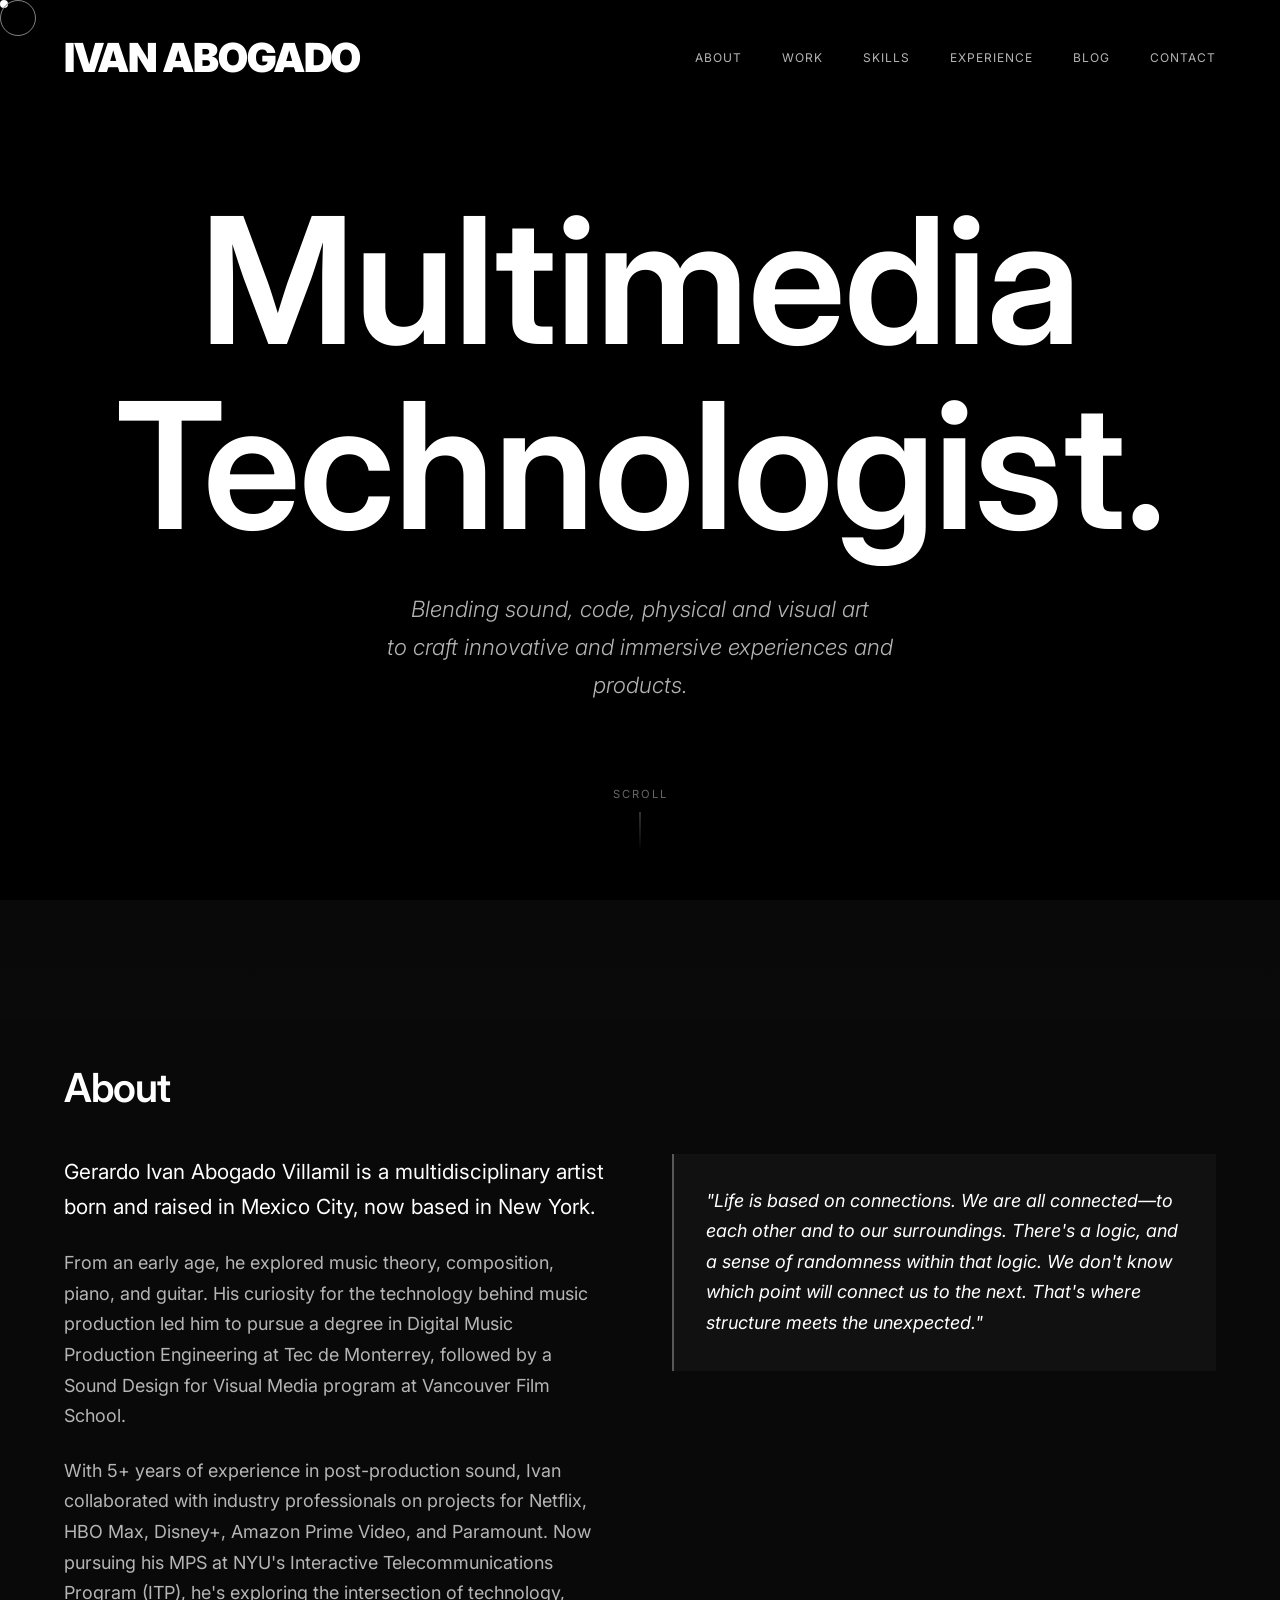
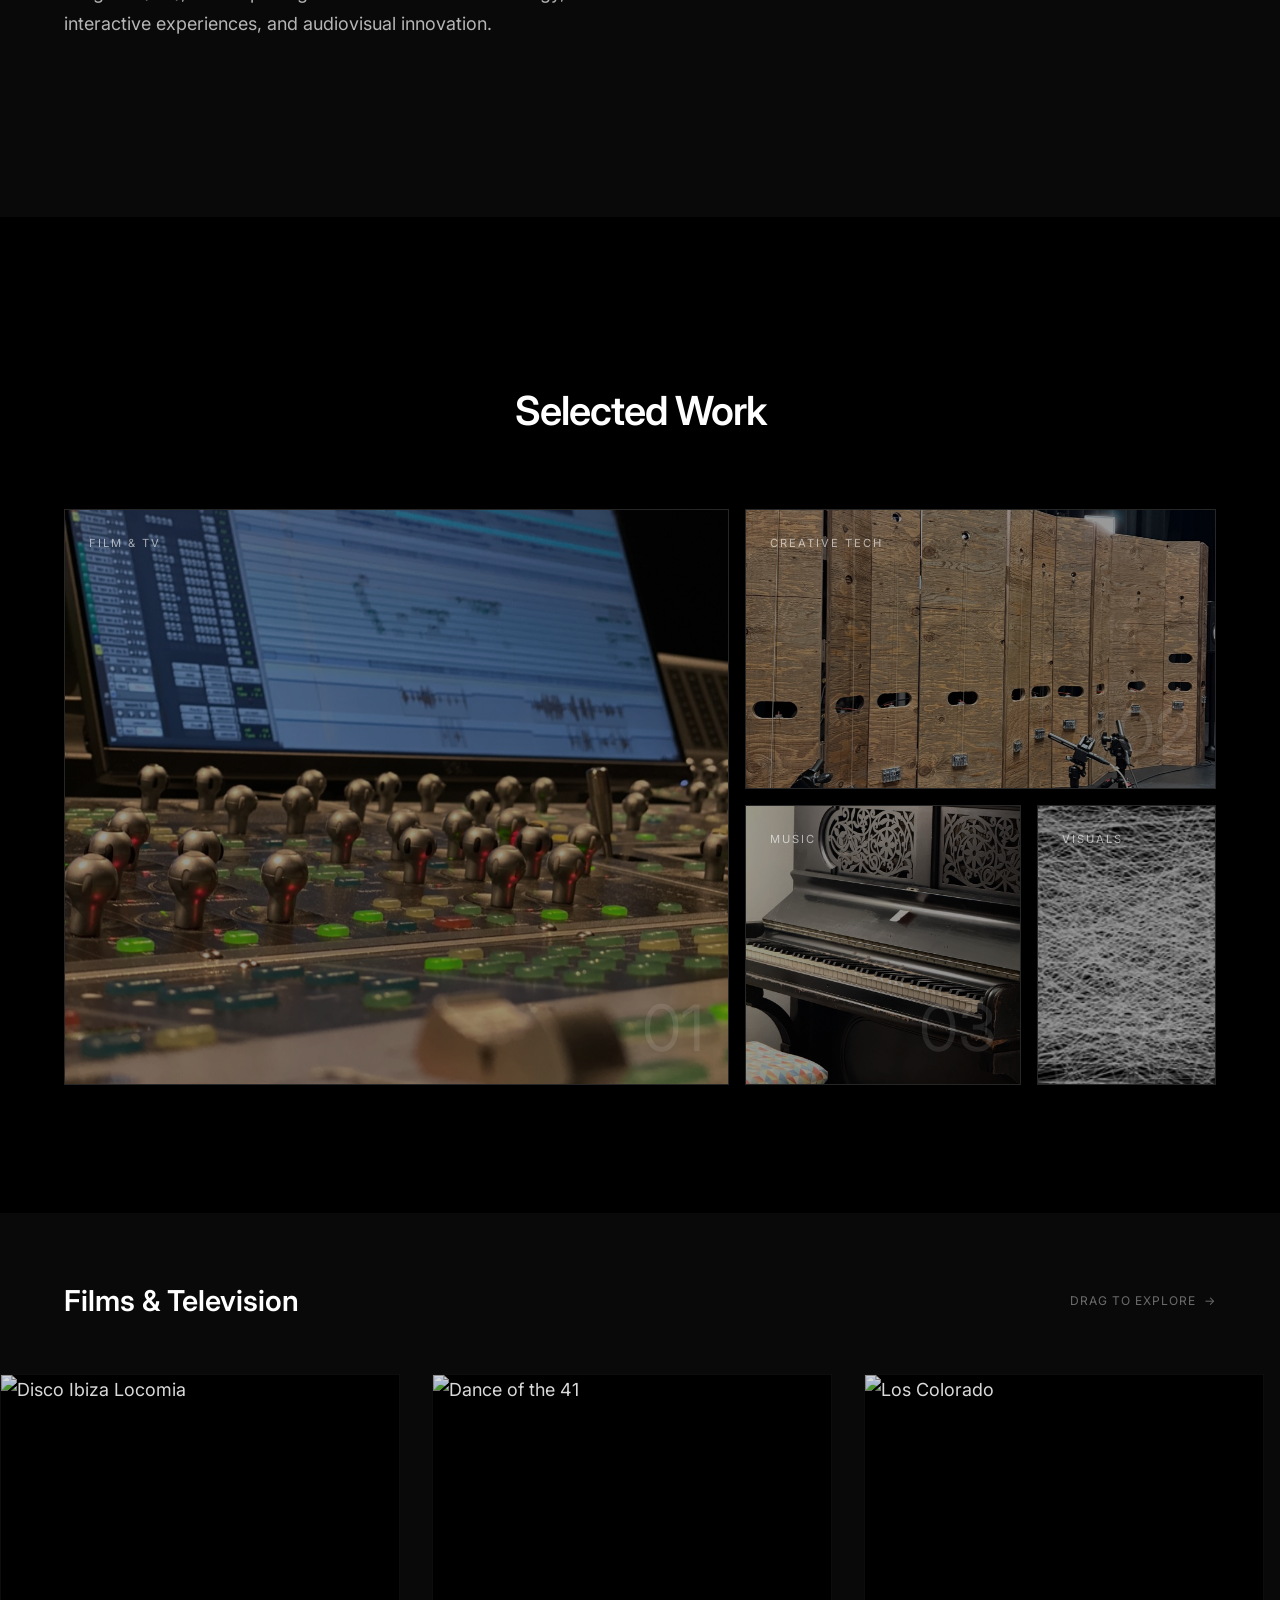
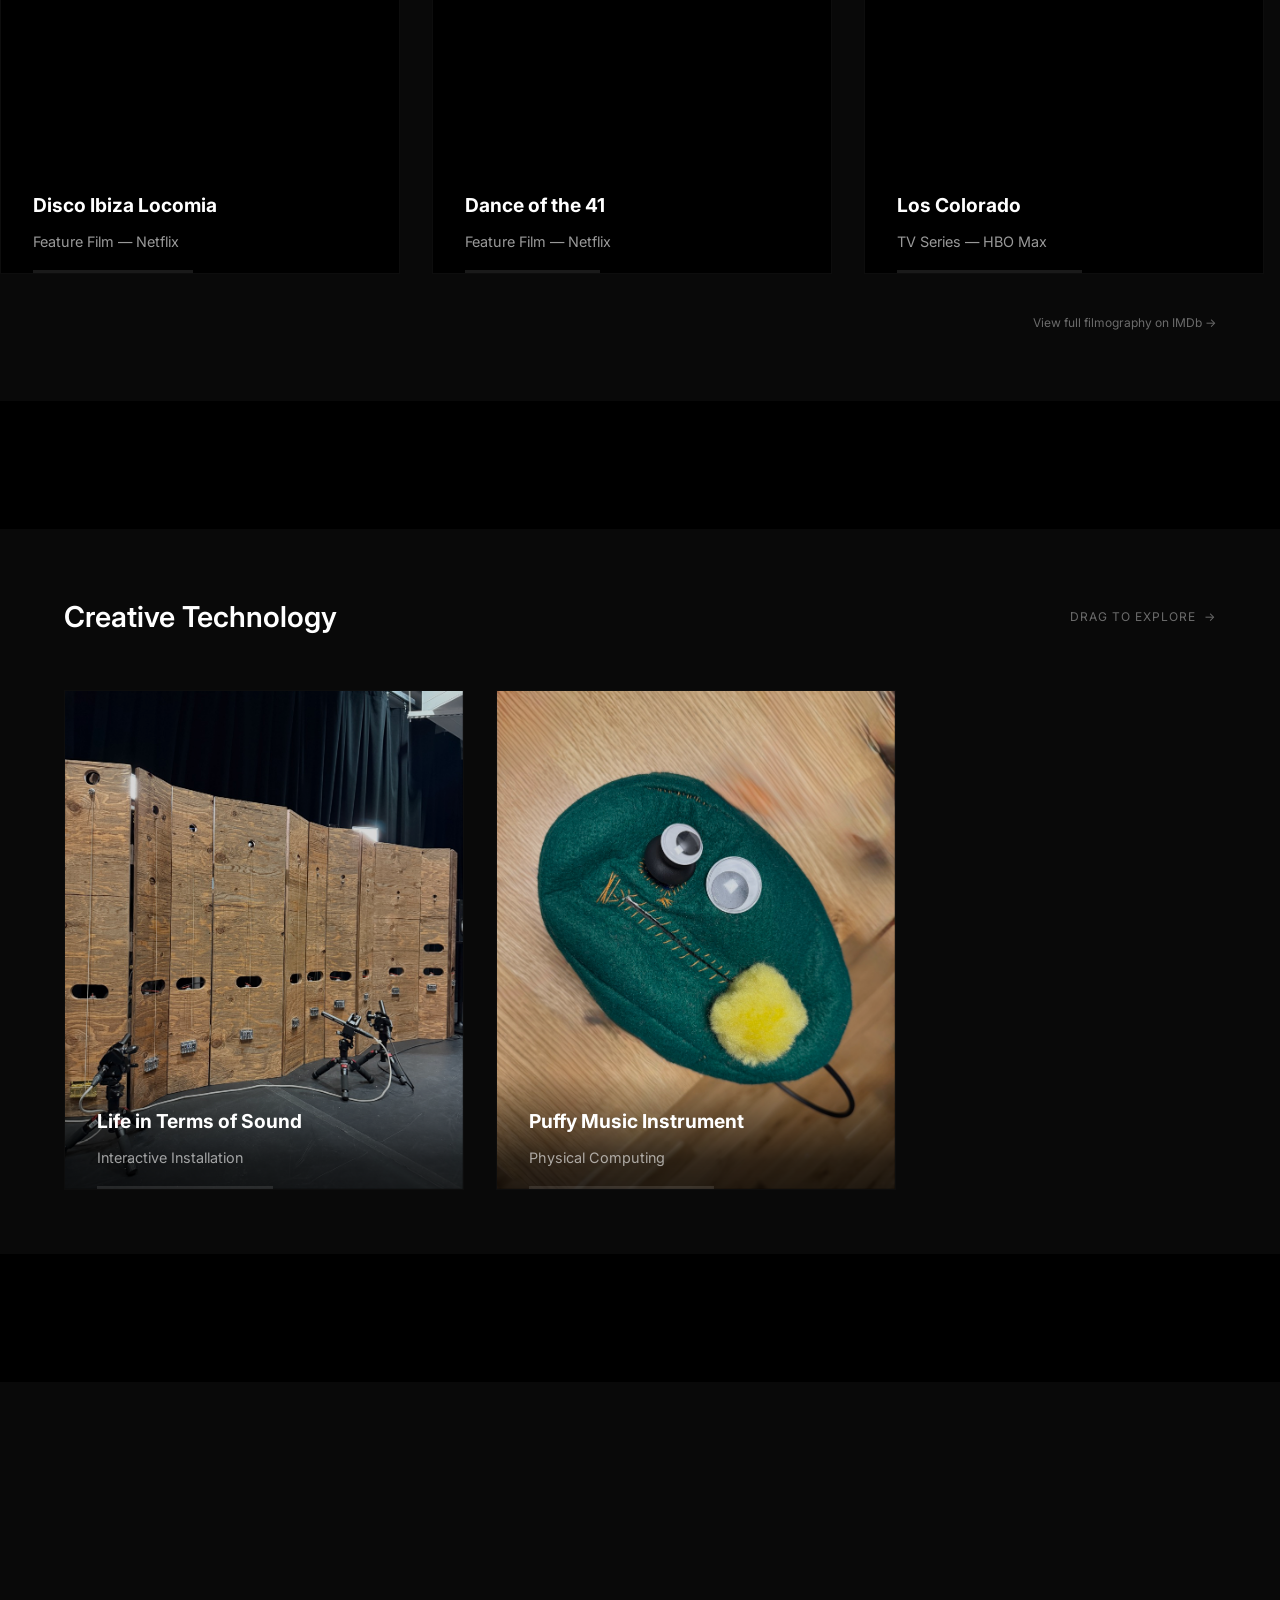
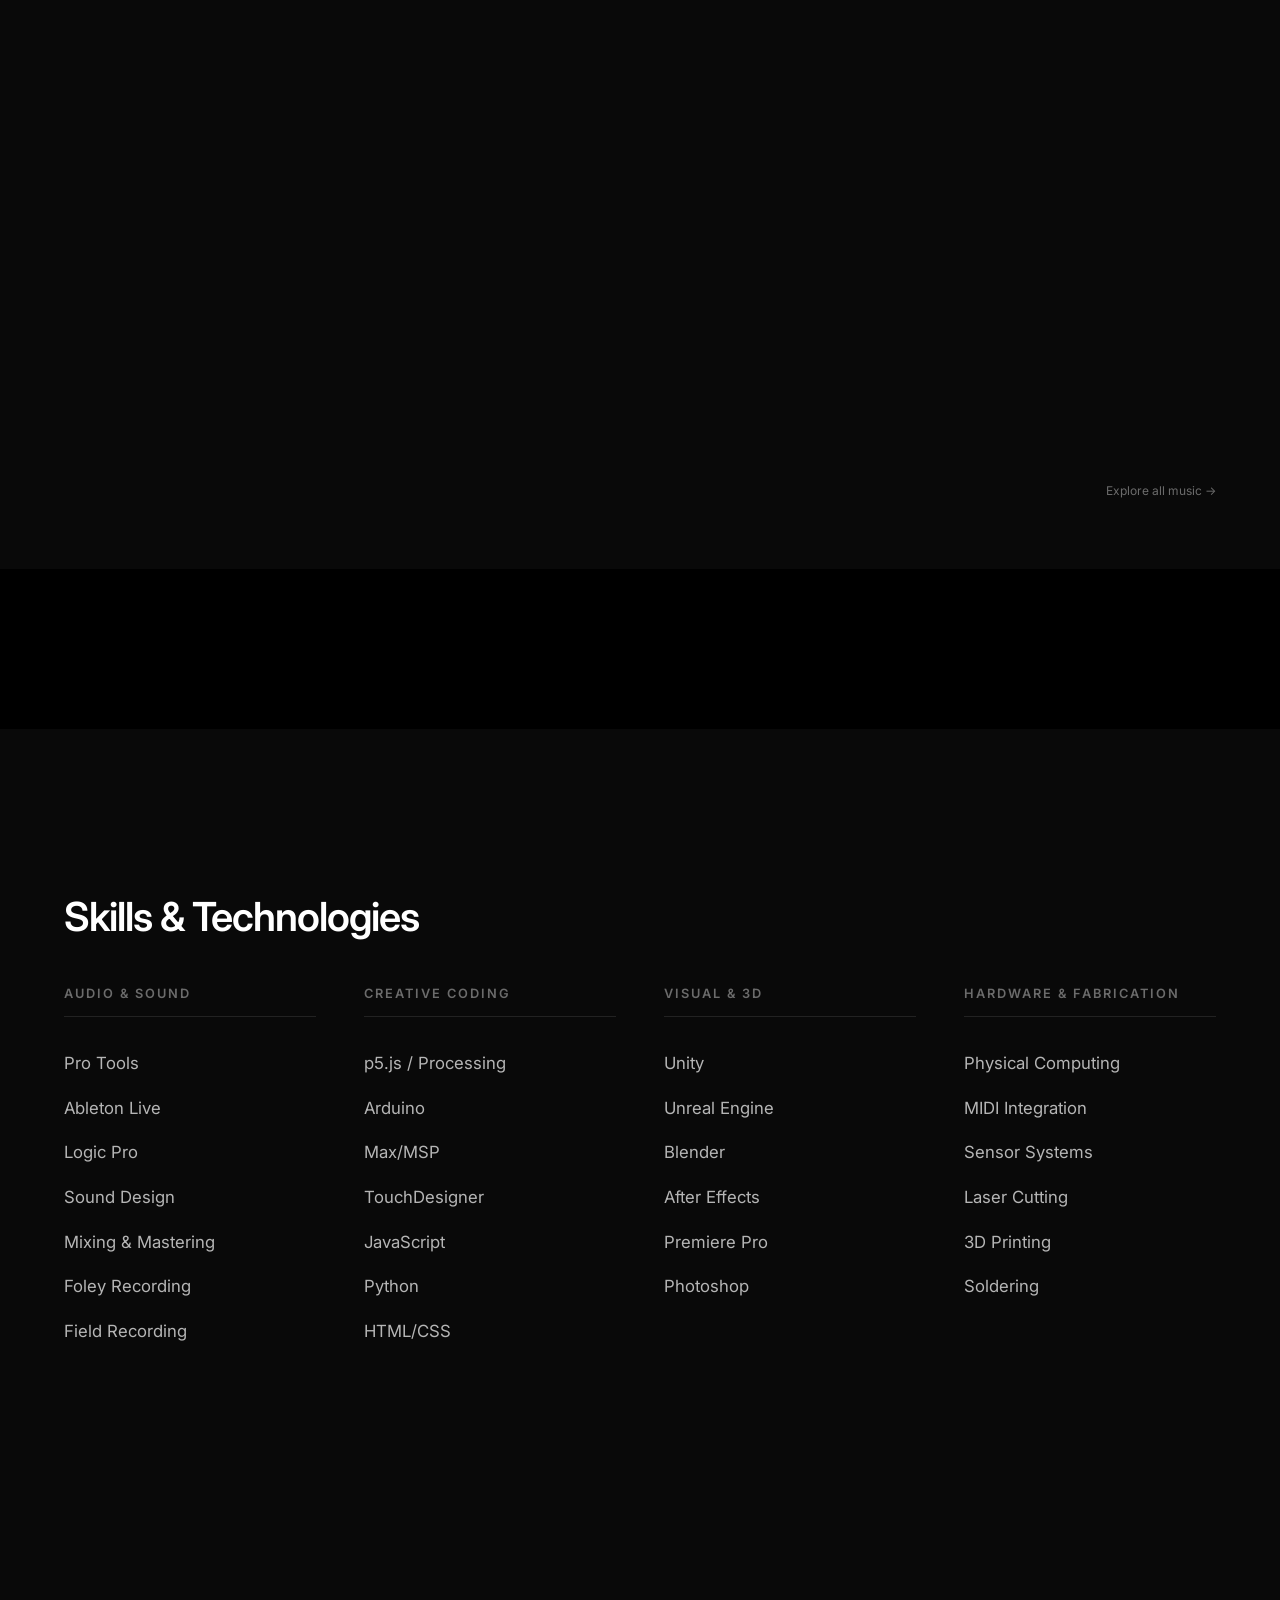
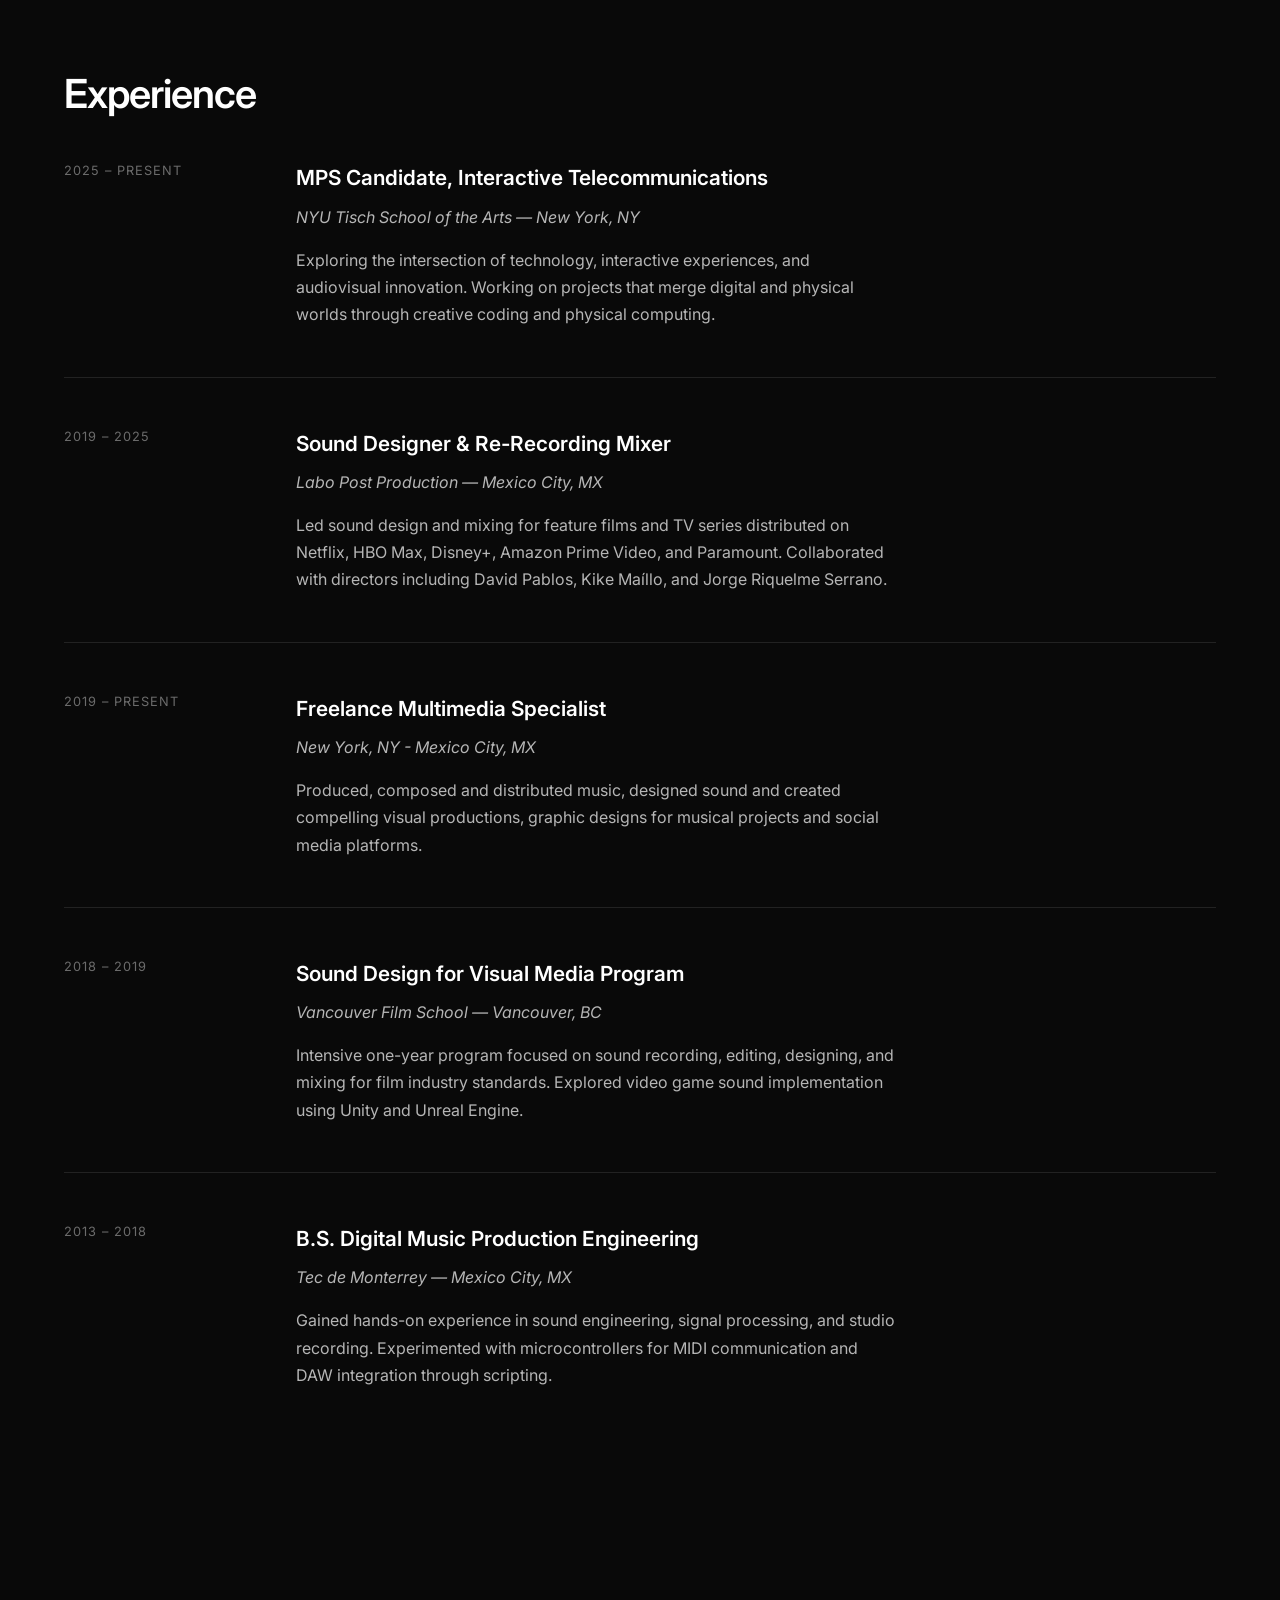
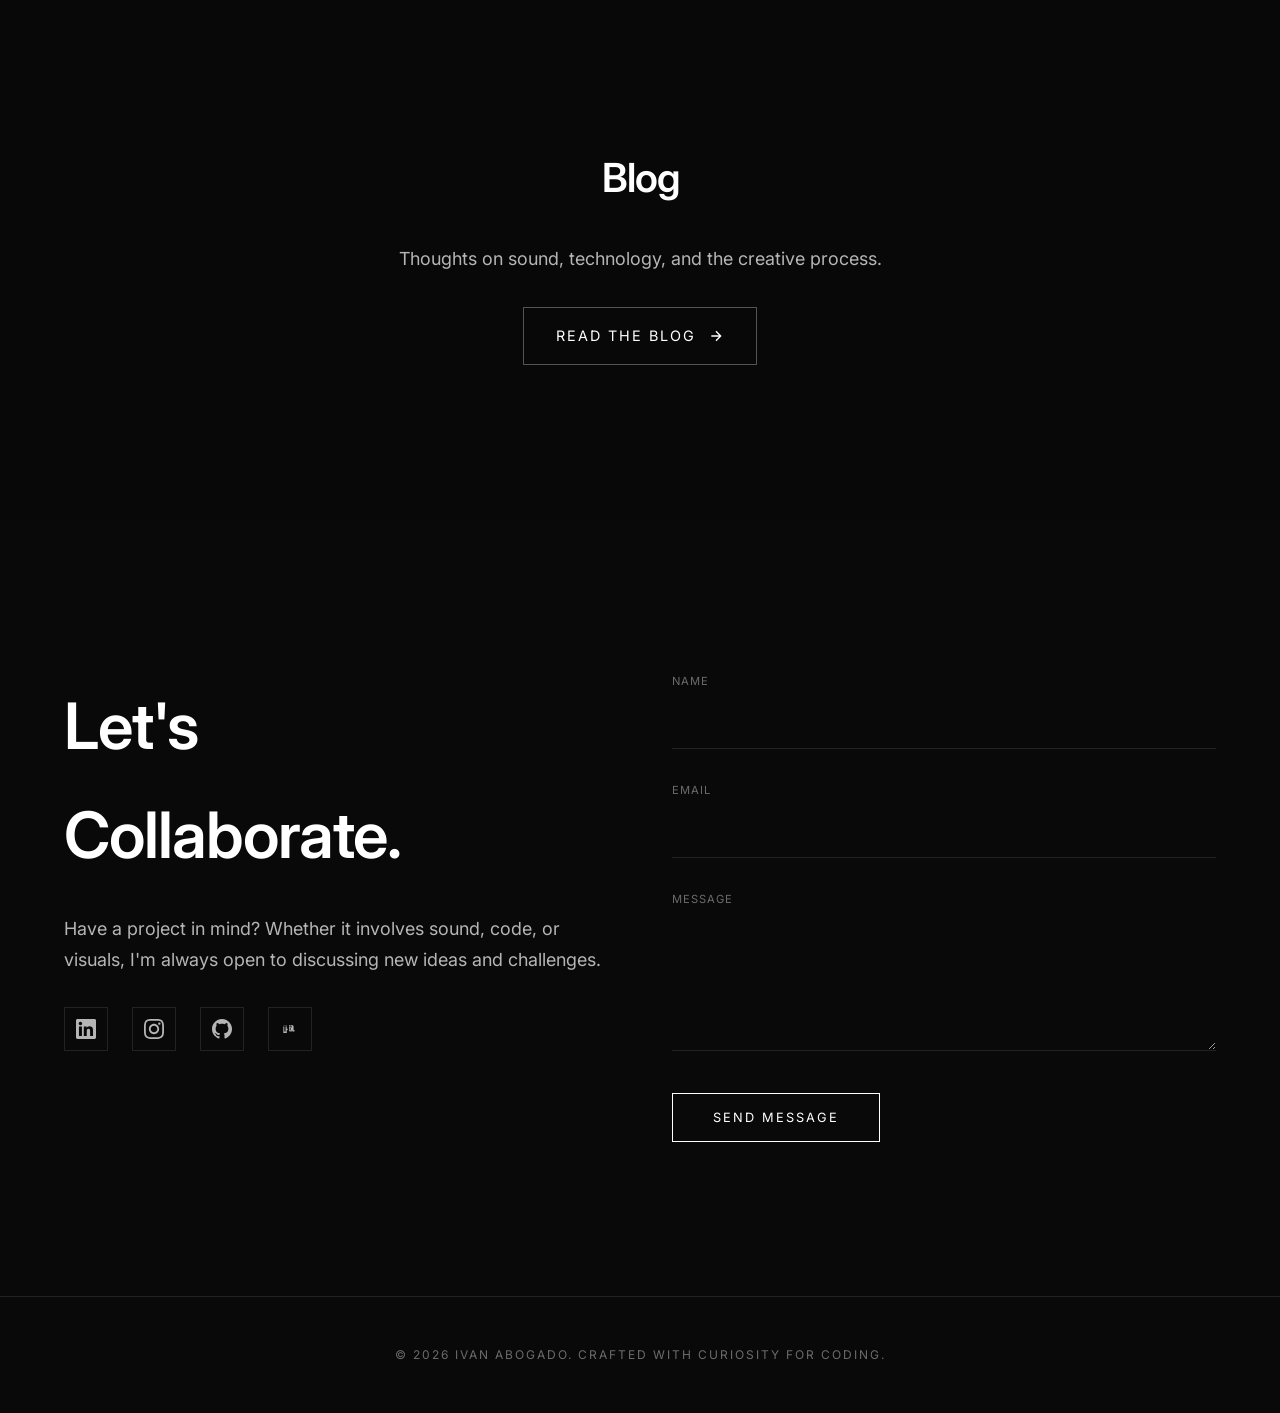
==== commit c0bf0edd: "some more updates" ====
--- a/index.html
+++ b/index.html
@@ -43,8 +43,8 @@
                     <span class="hero-line">Multimedia</span>
                     <span class="hero-line">Technologist.</span>
                 </h1>
-                <p class="subtitle">Blending sound, code, and visual art<br>to craft immersive experiences.</p>
-            </div>
+                <p class="subtitle">Blending sound, code, physical and visual art<br>to craft innovative and immersive experiences and products.</p>
+            </div>  
             <div class="scroll-indicator">Scroll</div>
         </section>
 
@@ -324,6 +324,14 @@
                         </div>
                     </div>
                     <div class="experience-item fade-in">
+                        <div class="experience-date">2019 – Present</div>
+                        <div class="experience-content">
+                            <h3>Freelance Multimedia Specialist</h3>
+                            <p class="company">New York, NY - Mexico City, MX</p>
+                            <p>Produced, composed and distributed music, designed sound and created compelling visual productions, graphic designs for musical projects and social media platforms.  </p>
+                        </div>
+                    </div>
+                    <div class="experience-item fade-in">
                         <div class="experience-date">2018 – 2019</div>
                         <div class="experience-content">
                             <h3>Sound Design for Visual Media Program</h3>
@@ -348,7 +356,7 @@
             <div class="container">
                 <h2 class="fade-in">Blog</h2>
                 <p class="fade-in">Thoughts on sound, technology, and the creative process.</p>
-                <a href="https://yourblog.com" target="_blank" class="blog-link fade-in">
+                <a href="https://magnificent-thrush-e21.notion.site/ITP-271af22aea5880e6a2c3cefec3492361" target="_blank" class="blog-link fade-in">
                     Read the Blog
                     <svg width="16" height="16" viewBox="0 0 24 24" fill="none" stroke="currentColor" stroke-width="2">
                         <path d="M5 12h14M12 5l7 7-7 7"/>
@@ -365,22 +373,22 @@
                         <h2 class="fade-in">Let's<br>Collaborate.</h2>
                         <p class="fade-in">Have a project in mind? Whether it involves sound, code, or visuals, I'm always open to discussing new ideas and challenges.</p>
                         <div class="social-links fade-in">
-                            <a href="https://linkedin.com/in/yourprofile" target="_blank" aria-label="LinkedIn">
+                            <a href="https://www.linkedin.com/in/gerardoabogado/" target="_blank" aria-label="LinkedIn">
                                 <svg width="20" height="20" viewBox="0 0 24 24" fill="currentColor">
                                     <path d="M20.447 20.452h-3.554v-5.569c0-1.328-.027-3.037-1.852-3.037-1.853 0-2.136 1.445-2.136 2.939v5.667H9.351V9h3.414v1.561h.046c.477-.9 1.637-1.85 3.37-1.85 3.601 0 4.267 2.37 4.267 5.455v6.286zM5.337 7.433c-1.144 0-2.063-.926-2.063-2.065 0-1.138.92-2.063 2.063-2.063 1.14 0 2.064.925 2.064 2.063 0 1.139-.925 2.065-2.064 2.065zm1.782 13.019H3.555V9h3.564v11.452zM22.225 0H1.771C.792 0 0 .774 0 1.729v20.542C0 23.227.792 24 1.771 24h20.451C23.2 24 24 23.227 24 22.271V1.729C24 .774 23.2 0 22.222 0h.003z"/>
                                 </svg>
                             </a>
-                            <a href="https://instagram.com/yourprofile" target="_blank" aria-label="Instagram">
+                            <a href="https://www.instagram.com/abvi.io/" target="_blank" aria-label="Instagram">
                                 <svg width="20" height="20" viewBox="0 0 24 24" fill="currentColor">
                                     <path d="M12 2.163c3.204 0 3.584.012 4.85.07 3.252.148 4.771 1.691 4.919 4.919.058 1.265.069 1.645.069 4.849 0 3.205-.012 3.584-.069 4.849-.149 3.225-1.664 4.771-4.919 4.919-1.266.058-1.644.07-4.85.07-3.204 0-3.584-.012-4.849-.07-3.26-.149-4.771-1.699-4.919-4.92-.058-1.265-.07-1.644-.07-4.849 0-3.204.013-3.583.07-4.849.149-3.227 1.664-4.771 4.919-4.919 1.266-.057 1.645-.069 4.849-.069zm0-2.163c-3.259 0-3.667.014-4.947.072-4.358.2-6.78 2.618-6.98 6.98-.059 1.281-.073 1.689-.073 4.948 0 3.259.014 3.668.072 4.948.2 4.358 2.618 6.78 6.98 6.98 1.281.058 1.689.072 4.948.072 3.259 0 3.668-.014 4.948-.072 4.354-.2 6.782-2.618 6.979-6.98.059-1.28.073-1.689.073-4.948 0-3.259-.014-3.667-.072-4.947-.196-4.354-2.617-6.78-6.979-6.98-1.281-.059-1.69-.073-4.949-.073zm0 5.838c-3.403 0-6.162 2.759-6.162 6.162s2.759 6.163 6.162 6.163 6.162-2.759 6.162-6.163c0-3.403-2.759-6.162-6.162-6.162zm0 10.162c-2.209 0-4-1.79-4-4 0-2.209 1.791-4 4-4s4 1.791 4 4c0 2.21-1.791 4-4 4zm6.406-11.845c-.796 0-1.441.645-1.441 1.44s.645 1.44 1.441 1.44c.795 0 1.439-.645 1.439-1.44s-.644-1.44-1.439-1.44z"/>
                                 </svg>
                             </a>
-                            <a href="https://github.com/yourprofile" target="_blank" aria-label="GitHub">
+                            <a href="https://github.com/giav2030" target="_blank" aria-label="GitHub">
                                 <svg width="20" height="20" viewBox="0 0 24 24" fill="currentColor">
                                     <path d="M12 0c-6.626 0-12 5.373-12 12 0 5.302 3.438 9.8 8.207 11.387.599.111.793-.261.793-.577v-2.234c-3.338.726-4.033-1.416-4.033-1.416-.546-1.387-1.333-1.756-1.333-1.756-1.089-.745.083-.729.083-.729 1.205.084 1.839 1.237 1.839 1.237 1.07 1.834 2.807 1.304 3.492.997.107-.775.418-1.305.762-1.604-2.665-.305-5.467-1.334-5.467-5.931 0-1.311.469-2.381 1.236-3.221-.124-.303-.535-1.524.117-3.176 0 0 1.008-.322 3.301 1.23.957-.266 1.983-.399 3.003-.404 1.02.005 2.047.138 3.006.404 2.291-1.552 3.297-1.23 3.297-1.23.653 1.653.242 2.874.118 3.176.77.84 1.235 1.911 1.235 3.221 0 4.609-2.807 5.624-5.479 5.921.43.372.823 1.102.823 2.222v3.293c0 .319.192.694.801.576 4.765-1.589 8.199-6.086 8.199-11.386 0-6.627-5.373-12-12-12z"/>
                                 </svg>
                             </a>
-                            <a href="https://www.imdb.com/name/nm9565220/" target="_blank" aria-label="IMDb">
+                            <a href="https://www.imdb.com/es/name/nm9565220/?ref_=nv_sr_srsg_0_tt_0_nm_3_in_0_q_Gerardo+Abogado" target="_blank" aria-label="IMDb">
                                 <svg width="20" height="20" viewBox="0 0 24 24" fill="currentColor">
                                     <path d="M14.31 9.588v.005c-.077-.048-.227-.07-.42-.07v4.815c.27 0 .44-.06.5-.165.062-.105.093-.39.093-.855v-2.725c0-.345-.004-.575-.012-.69a.727.727 0 00-.16-.315zm-6.19-2.42h-4.12v9.672h4.12v-9.672zm-.268 1.863h-1.17v5.95h-1.51v-5.95h-1.17v-1.63h3.85v1.63zm1.845 5.96h1.29v-7.82h1.78v7.82h1.36l.12-1.14c.16.39.38.66.67.83.3.17.67.27 1.11.31.44.04.93-.03 1.46-.21v-1.59c-.21.12-.42.19-.63.21-.22.02-.37-.08-.46-.3-.08-.22-.12-.59-.12-1.1v-2.31c0-.62-.06-1.08-.18-1.38-.12-.3-.35-.54-.69-.71-.34-.17-.81-.25-1.41-.25-.6 0-1.09.09-1.46.27-.37.18-.64.44-.81.78-.17.34-.26.79-.26 1.34h1.63c0-.35.04-.61.12-.79.08-.18.22-.27.42-.27.2 0 .33.07.39.21.06.14.09.38.09.73v.62c-.36.05-.66.12-.91.21-.48.18-.84.41-1.08.69-.24.28-.36.65-.36 1.11 0 .55.14.99.42 1.32.28.33.68.5 1.2.5.29 0 .56-.05.81-.14.25-.09.48-.24.69-.45l.02.48h-.04zm-.62-1.78c-.16.12-.32.18-.48.18-.15 0-.27-.06-.36-.18-.09-.12-.14-.3-.14-.54 0-.28.05-.49.14-.63.09-.14.26-.26.51-.36.14-.05.29-.1.45-.14v1.67h-.12z"/>
                                 </svg>
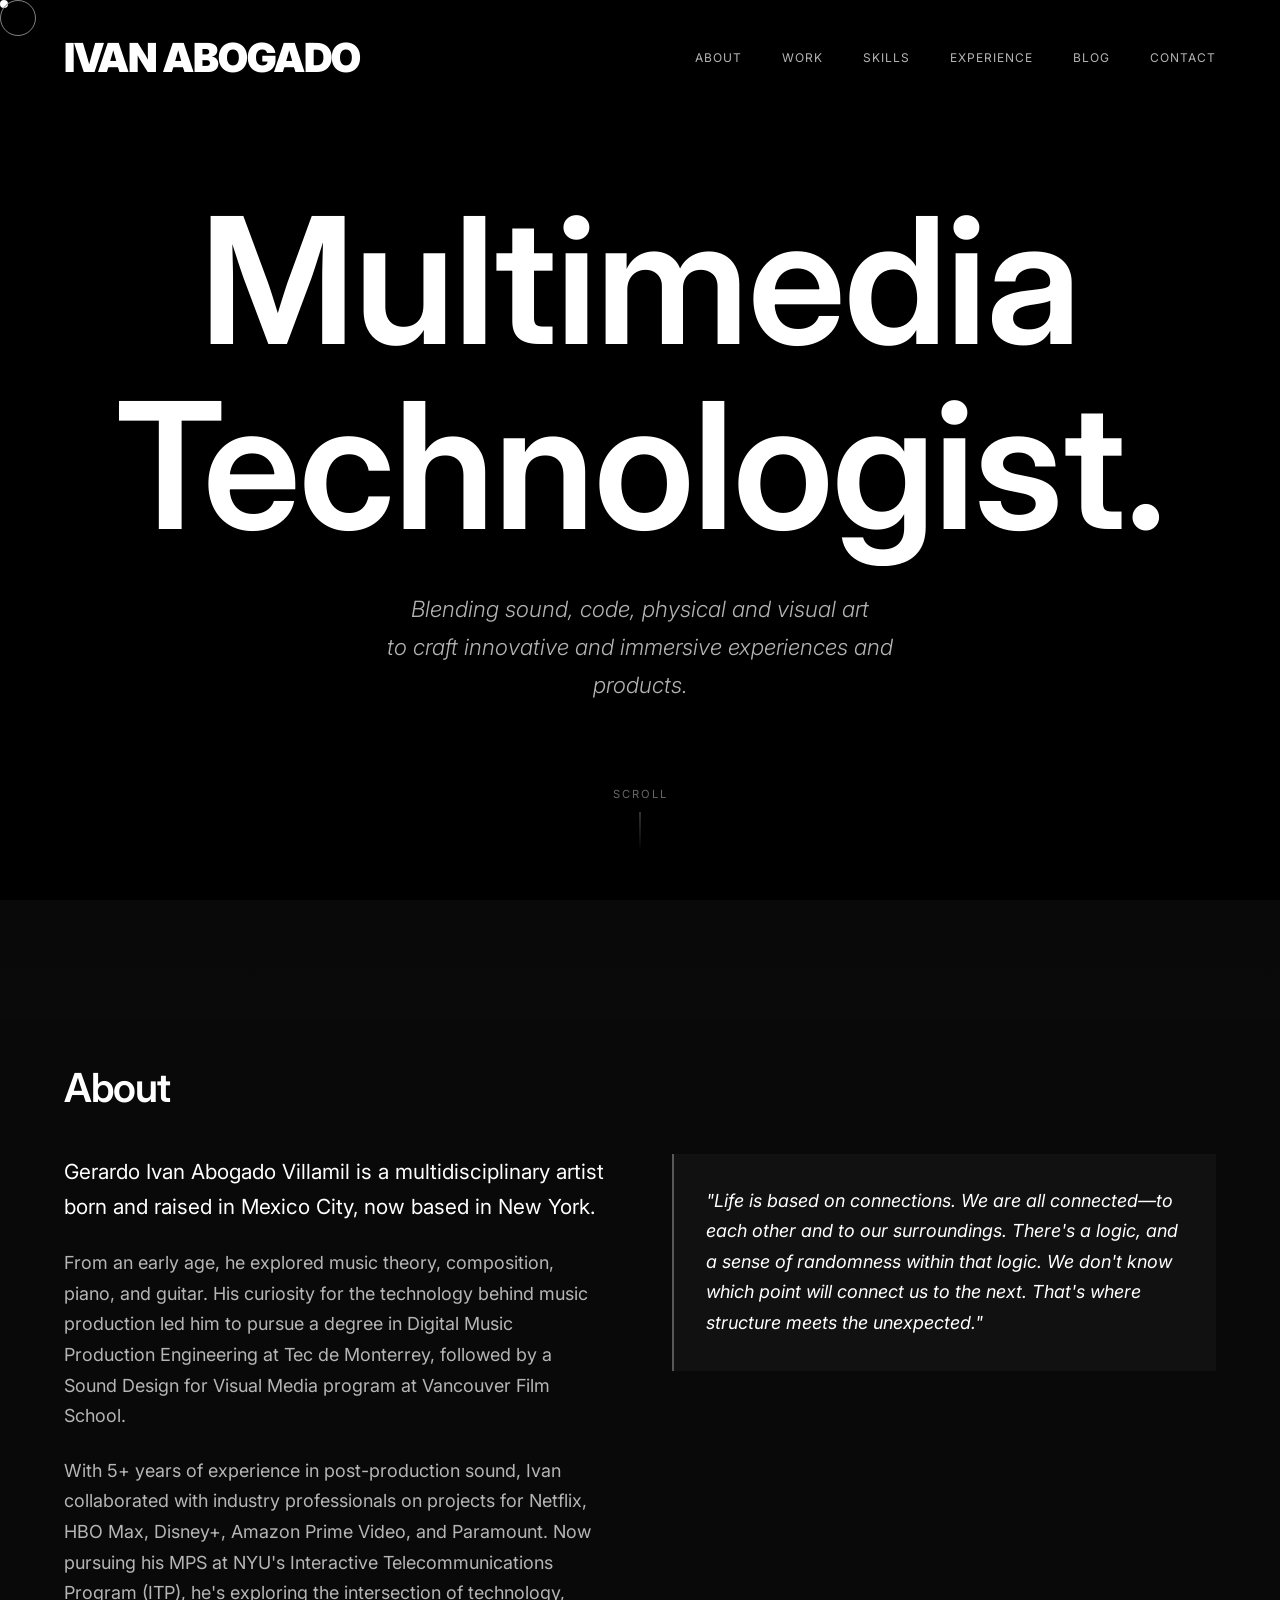
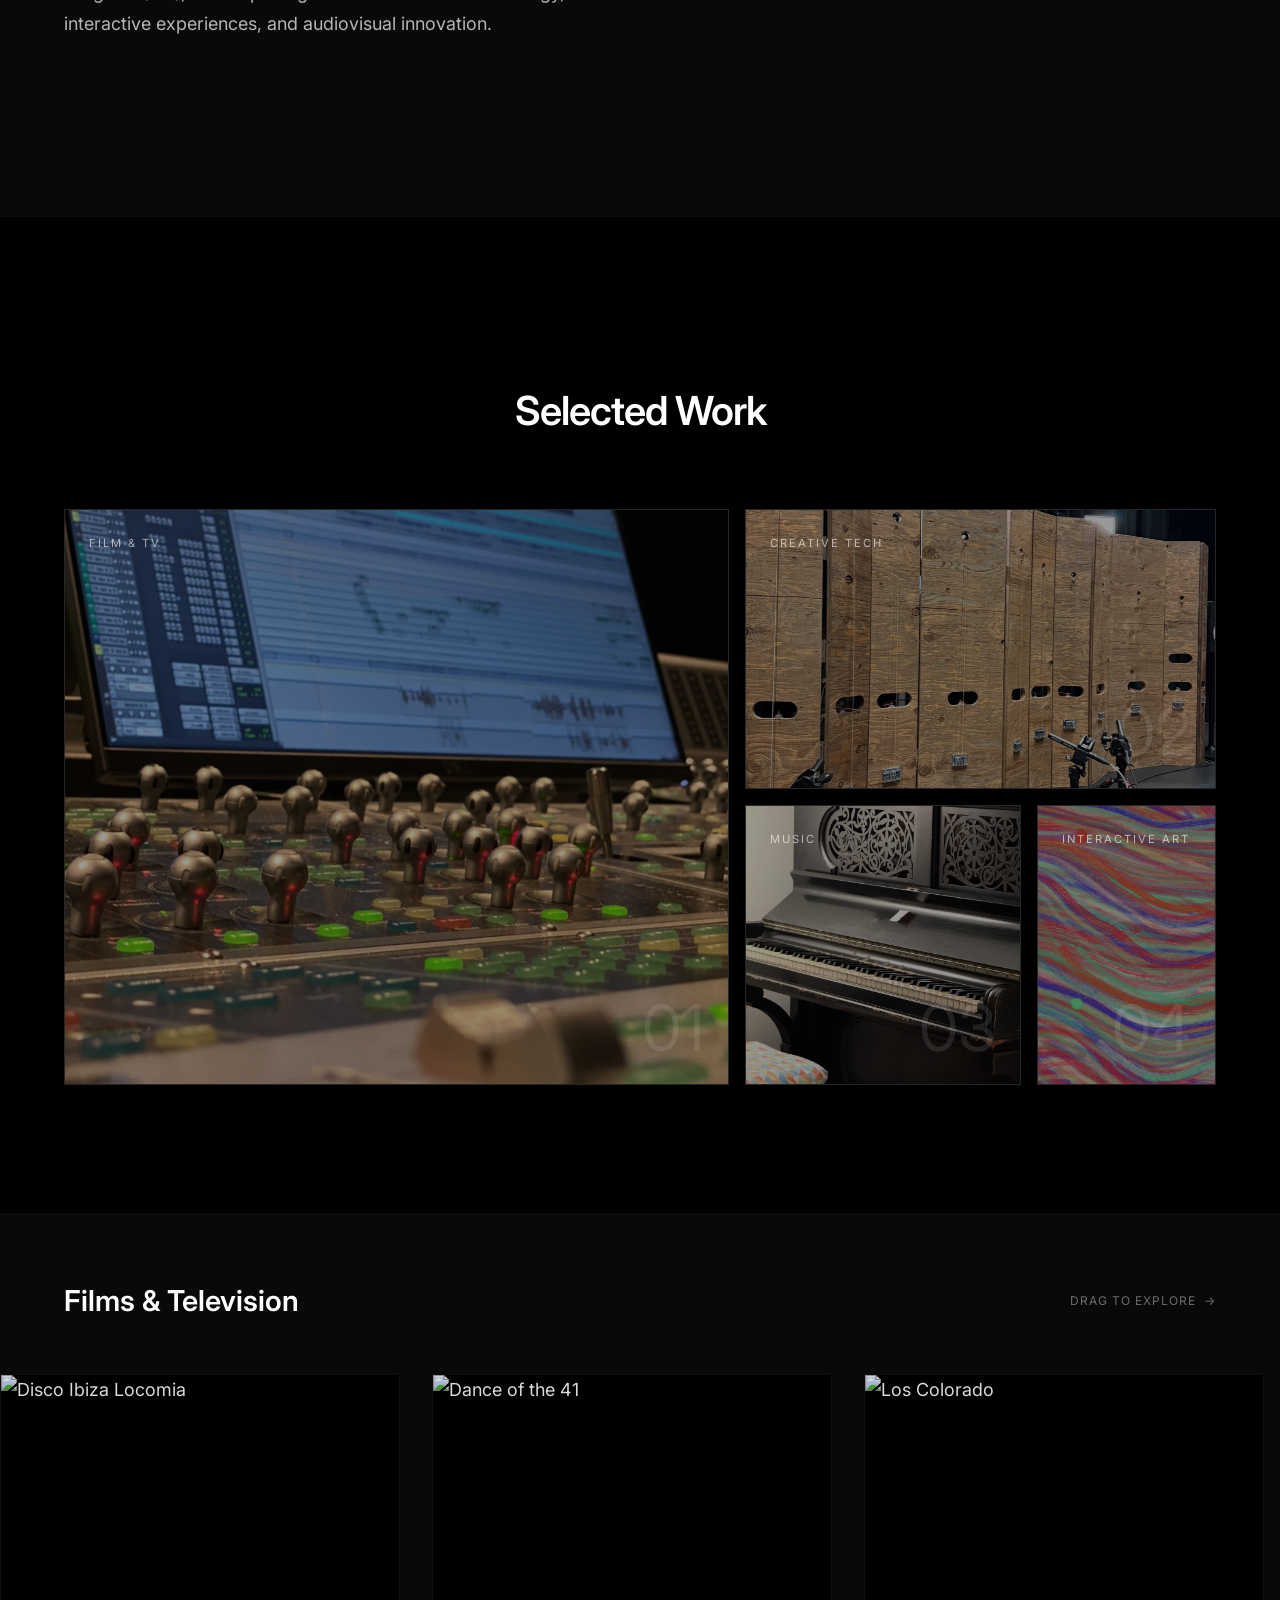
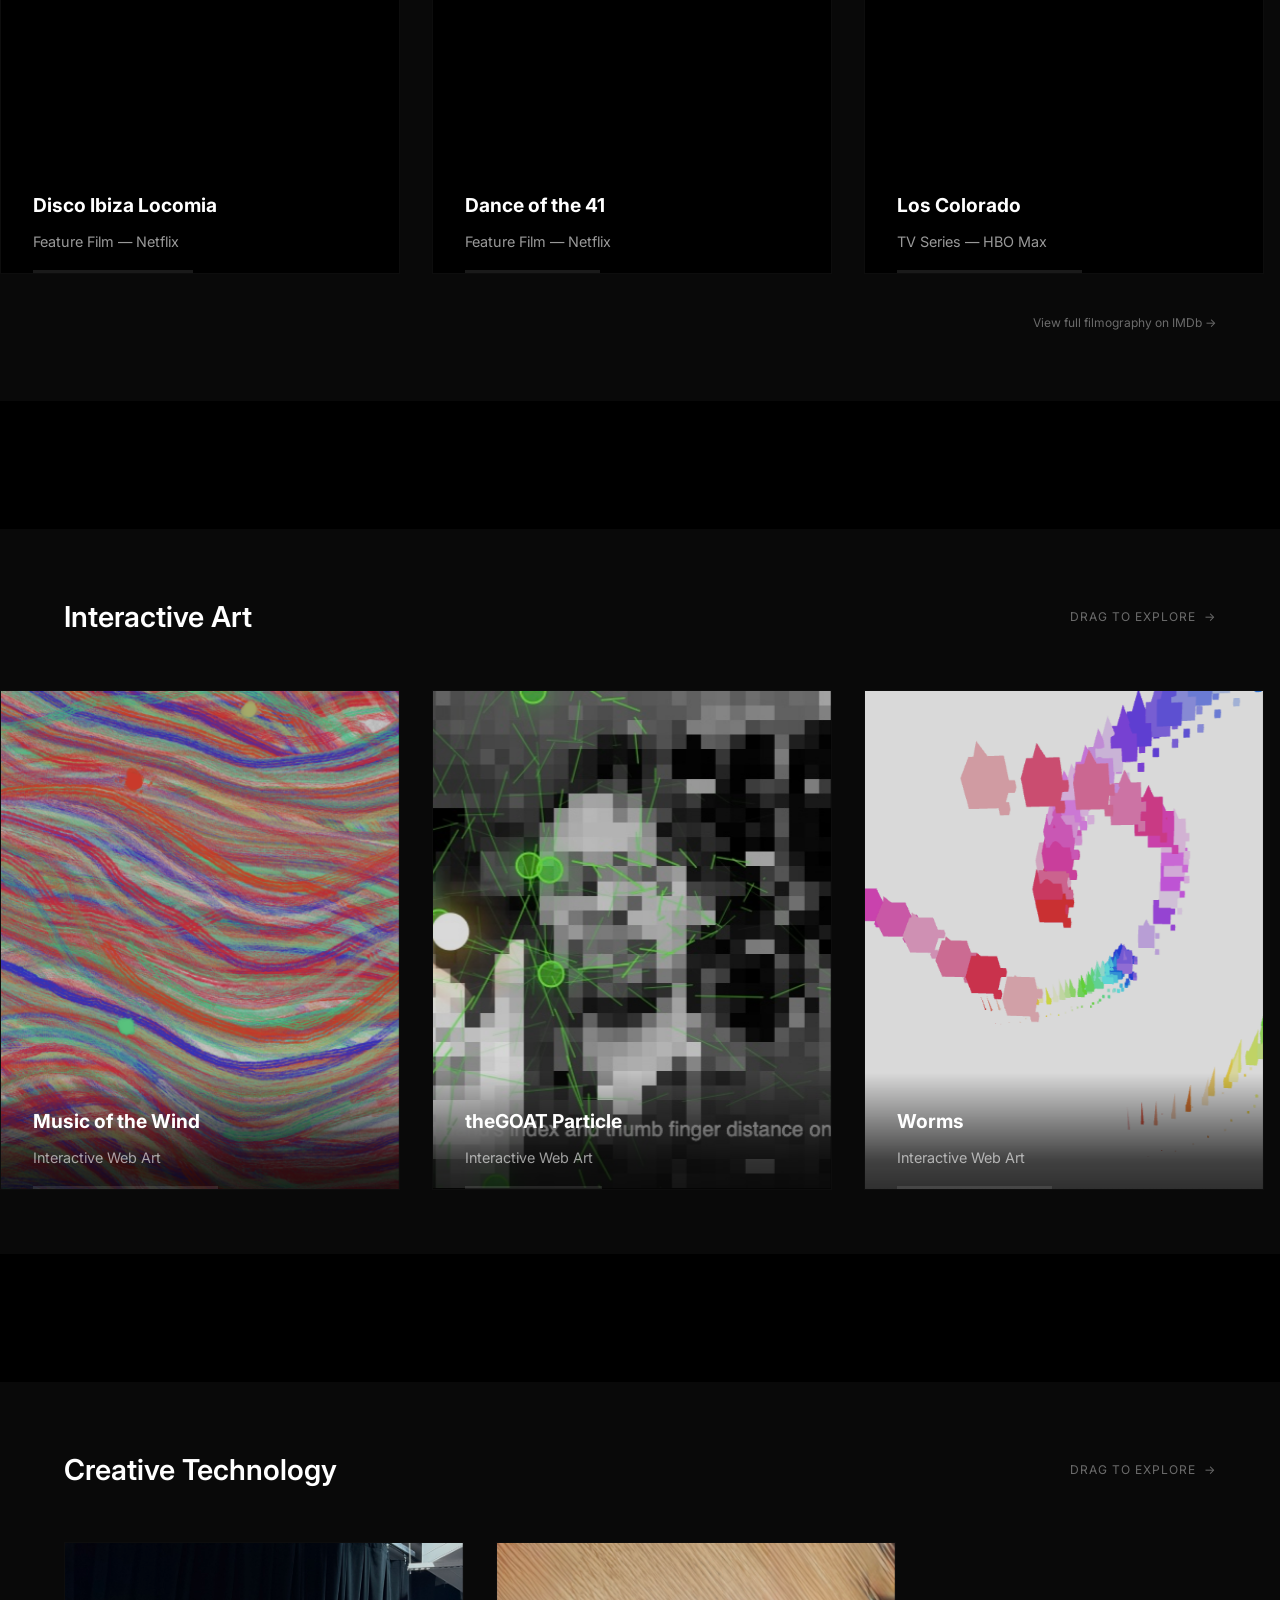
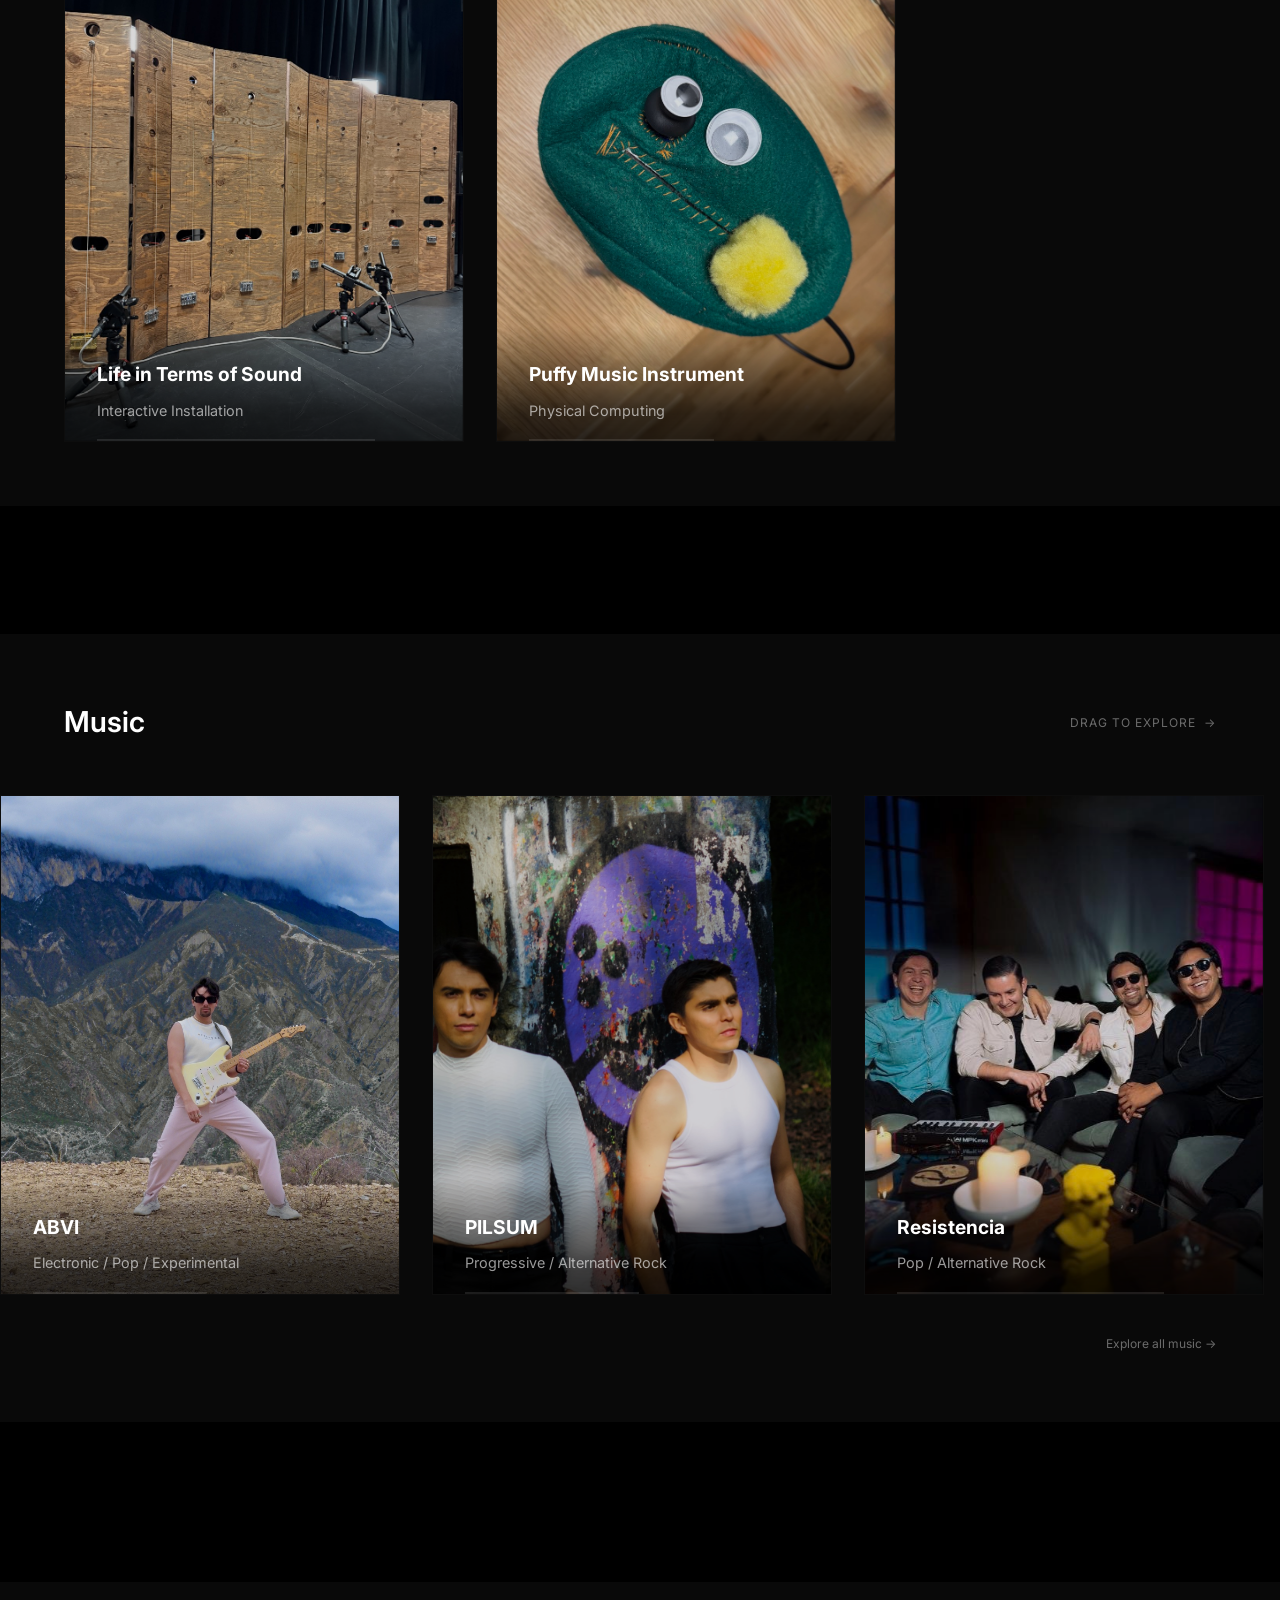
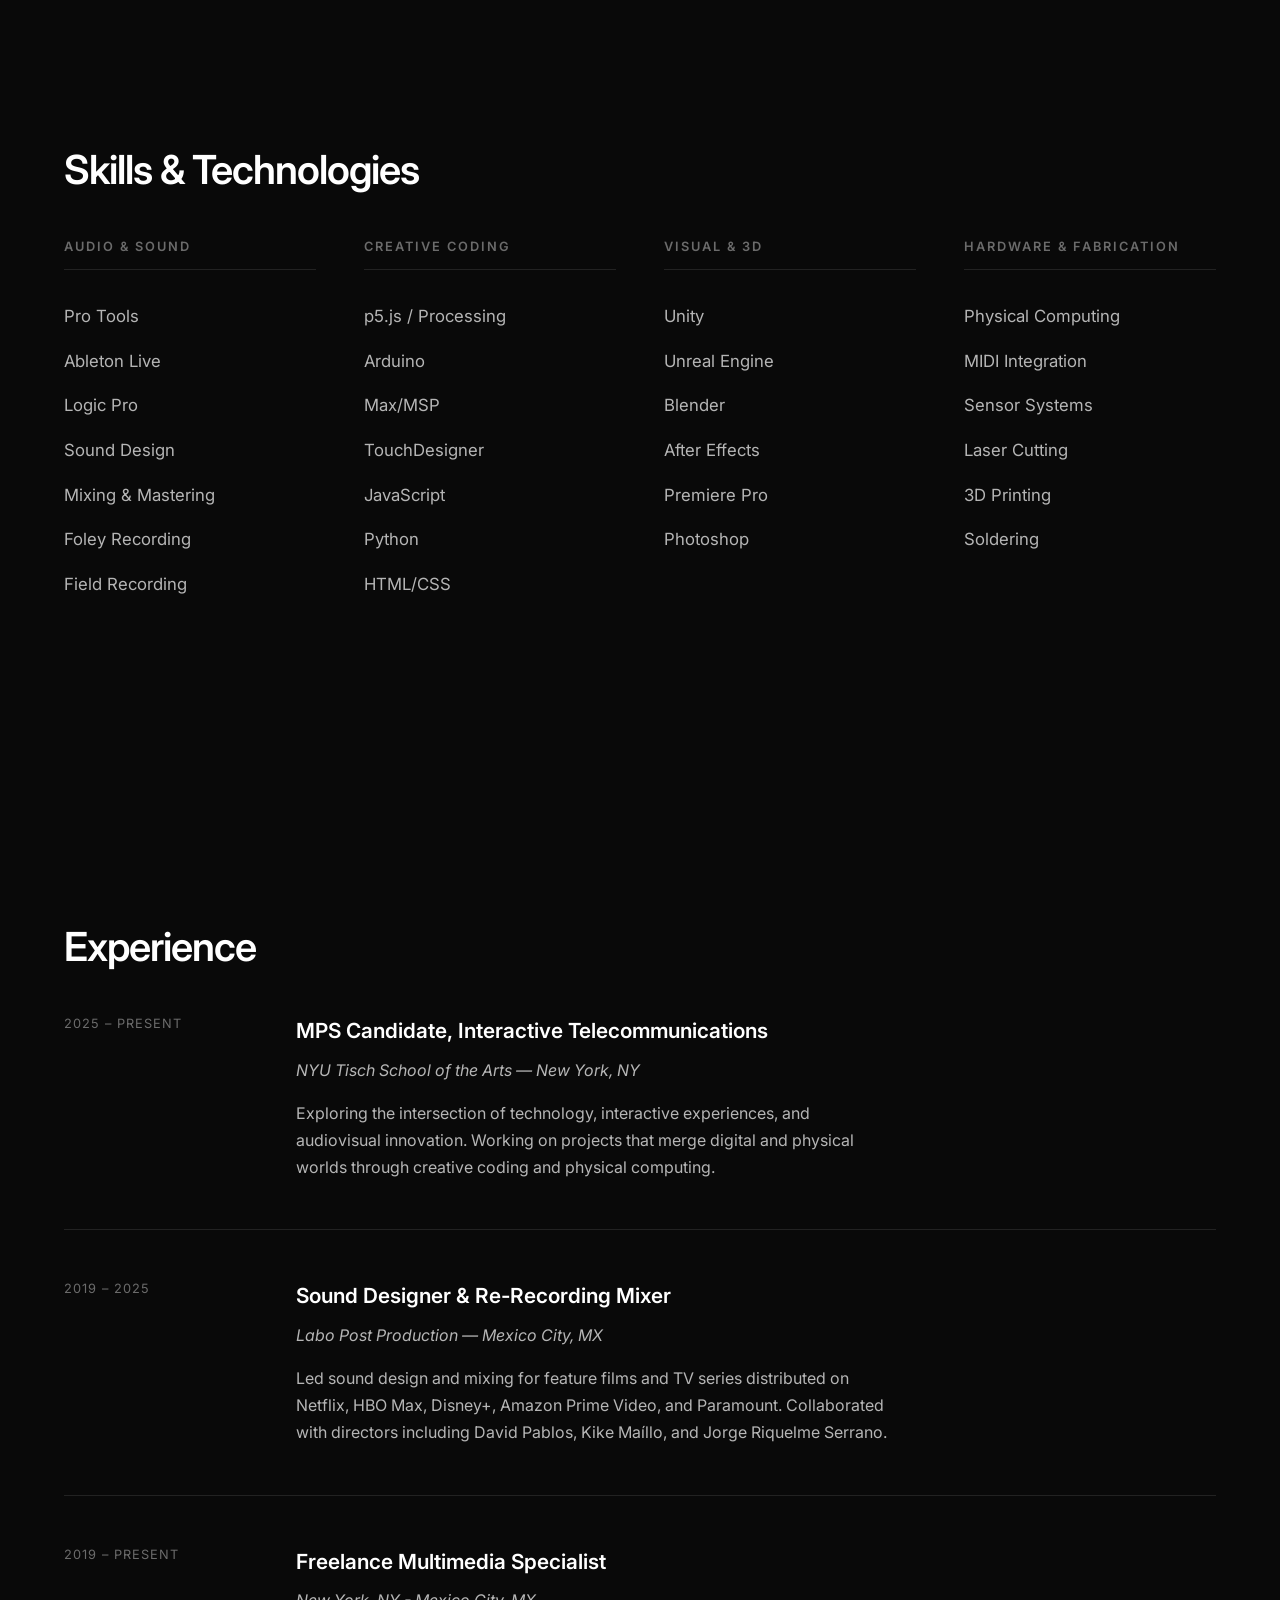
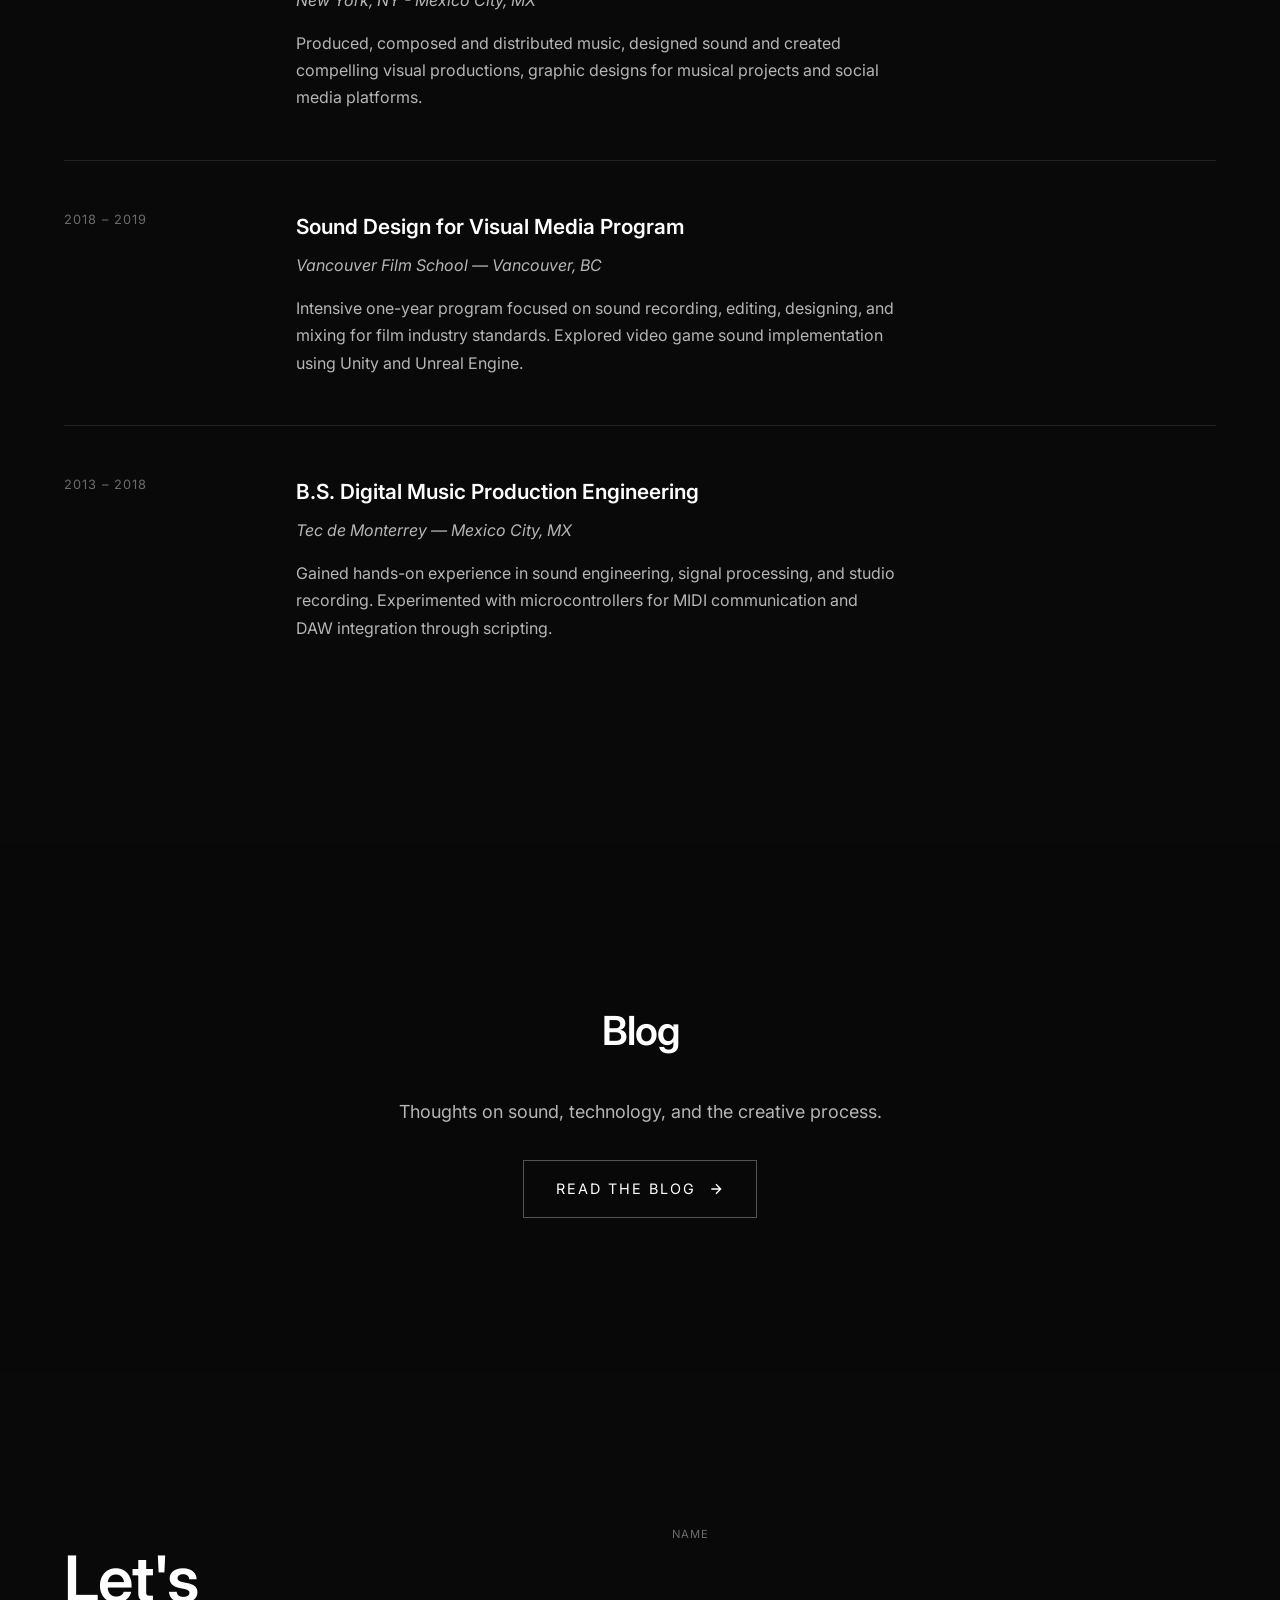
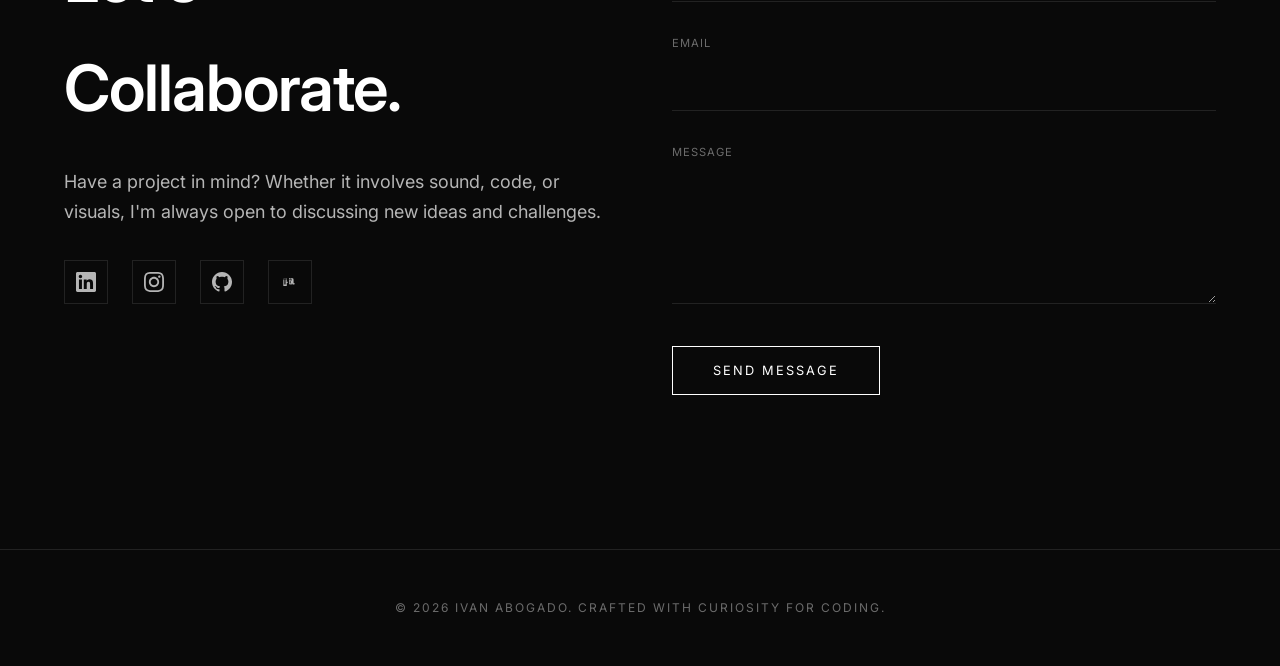
==== commit d10b6633: "Interactive Art deploy" ====
--- a/index.html
+++ b/index.html
@@ -110,11 +110,11 @@
                     </a>
                     
                     <a href="#visuals-showcase" class="bento-item fade-in">
-                        <span class="bento-label">Visuals</span>
+                        <span class="bento-label">Interactive Art</span>
                         <span class="bento-number">04</span>
-                        <img src="myImages/lines.jpg" alt="Visuals" loading="lazy">
+                        <img src="myImages/mxwind.png" alt="Visuals" loading="lazy">
                         <div class="bento-content">
-                            <h3>Visuals</h3>
+                            <h3>Interactive Art</h3>
                             <p>Art & 3D.</p>
                         </div>
                     </a>
@@ -181,6 +181,52 @@
                     <a href="https://www.imdb.com/name/nm9565220/" target="_blank">View full filmography on IMDb →</a>
                 </div>
             </div>
+            
+ <!-- Interactive Art Showcase -->
+            <div class="project-showcase" id="tech-showcase">
+                <div class="showcase-header">
+                    <h3 class="fade-in">Interactive Art</h3>
+                    <span class="scroll-hint fade-in">Drag to explore</span>
+                </div>
+
+                <div class="showcase-track">
+                    <a href="https://giav2030.github.io/" class="showcase-card fade-in">
+                        <img src="myImages/mxwind.png" alt="Music of the Wind" loading="lazy">
+                        <div class="showcase-card-content">
+                            <h4>Music of the Wind</h4>
+                            <p>Interactive Web Art</p>
+                            <span class="role">HTML / CSS / JavaScript</span>
+                        </div>
+                    </a>
+                    <a href="https://editor.p5js.org/giav2030/sketches/7cwpYMEH1" class="showcase-card fade-in">
+                        <img src="myImages/goatparticle.jpeg" alt="theGOATParticle" loading="lazy">
+                        <div class="showcase-card-content">
+                            <h4>theGOAT Particle</h4>
+                            <p>Interactive Web Art</p>
+                            <span class="role">ML5 / JavaScript</span>
+                        </div>
+                    </a>
+                    <!-- Add more creative tech projects here -->
+
+                       <a href="https://editor.p5js.org/giav2030/sketches/S35gvZpZ8" class="showcase-card fade-in">
+                        <img src="myImages/worms.png" alt="Worms" loading="lazy">
+                        <div class="showcase-card-content">
+                            <h4>Worms</h4>
+                            <p>Interactive Web Art</p>
+                            <span class="role">WEBGL / JavaScript</span>
+                        </div>
+                    </a>
+
+                     <a href="https://editor.p5js.org/giav2030/sketches/_DF-8n3C9" class="showcase-card fade-in">
+                        <img src="myImages/fifthsPendulum.png" alt="TheFifthsPendulum" loading="lazy">
+                        <div class="showcase-card-content">
+                            <h4>The Fifths Pendulum</h4>
+                            <p>Interactive Web Art</p>
+                            <span class="role">JavaScript</span>
+                        </div>
+                    </a>
+                </div>
+            </div>
 
             <!-- Creative Tech Showcase -->
             <div class="project-showcase" id="tech-showcase">
@@ -194,7 +240,7 @@
                         <div class="showcase-card-content">
                             <h4>Life in Terms of Sound</h4>
                             <p>Interactive Installation</p>
-                            <span class="role">Ideation / Fabrication</span>
+                            <span class="role">Ideation / Development / Fabrication</span>
                         </div>
                     </a>
                     <a href="#" class="showcase-card fade-in">
@@ -208,6 +254,7 @@
                     <!-- Add more creative tech projects here -->
                 </div>
             </div>
+           
 
             <!-- Music Showcase -->
             <div class="project-showcase" id="music-showcase">
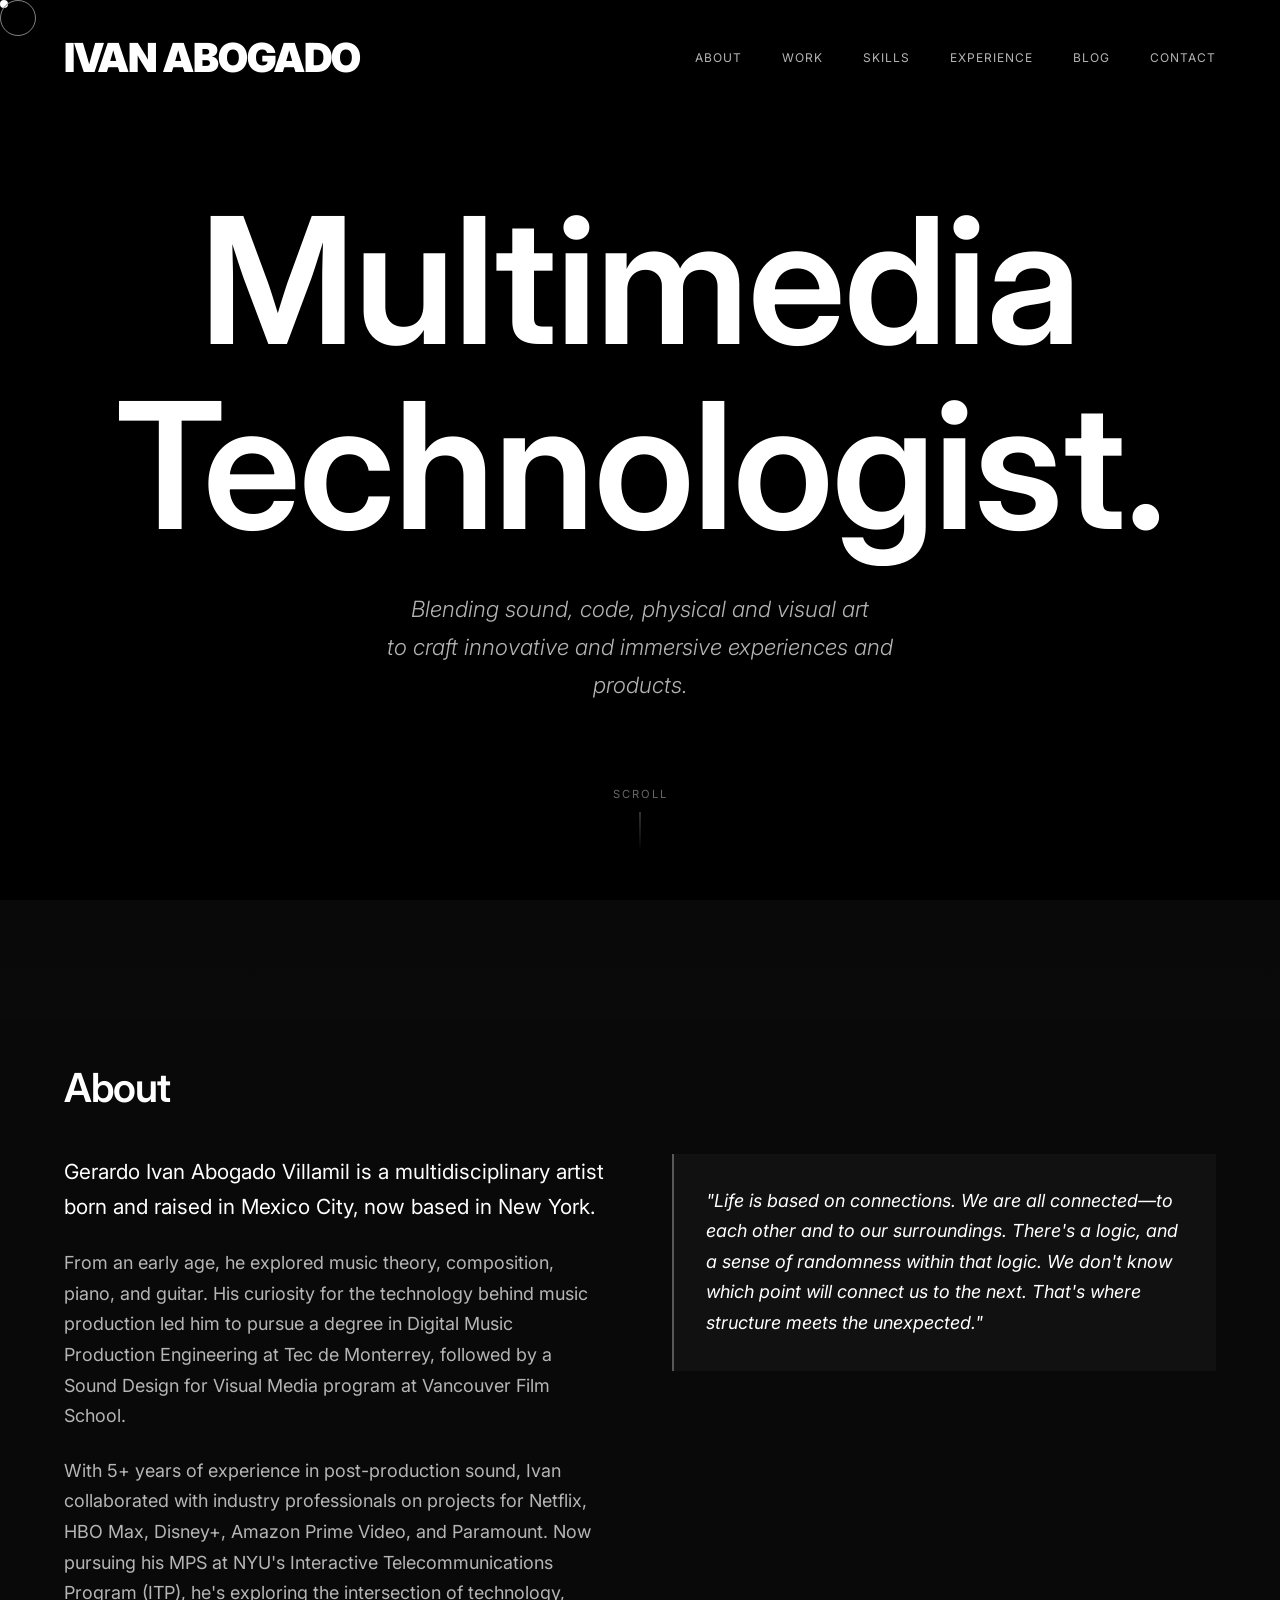
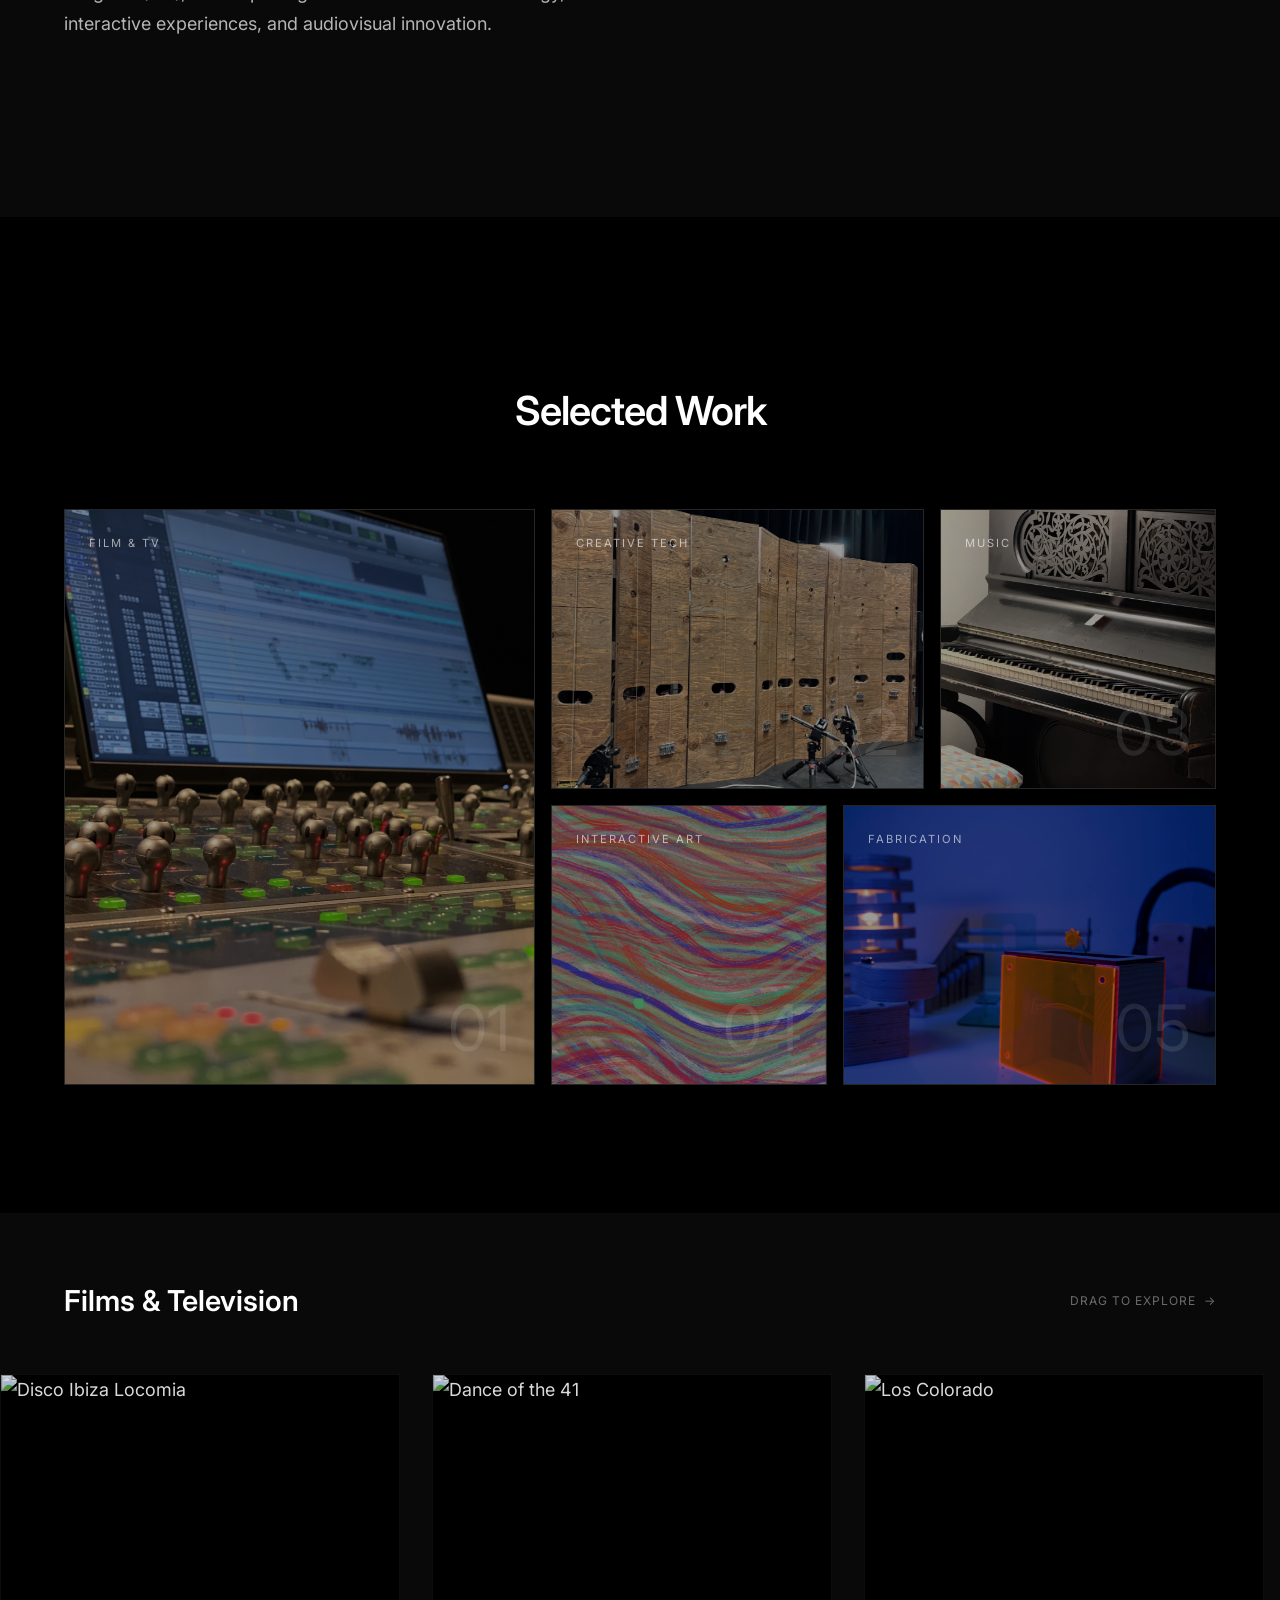
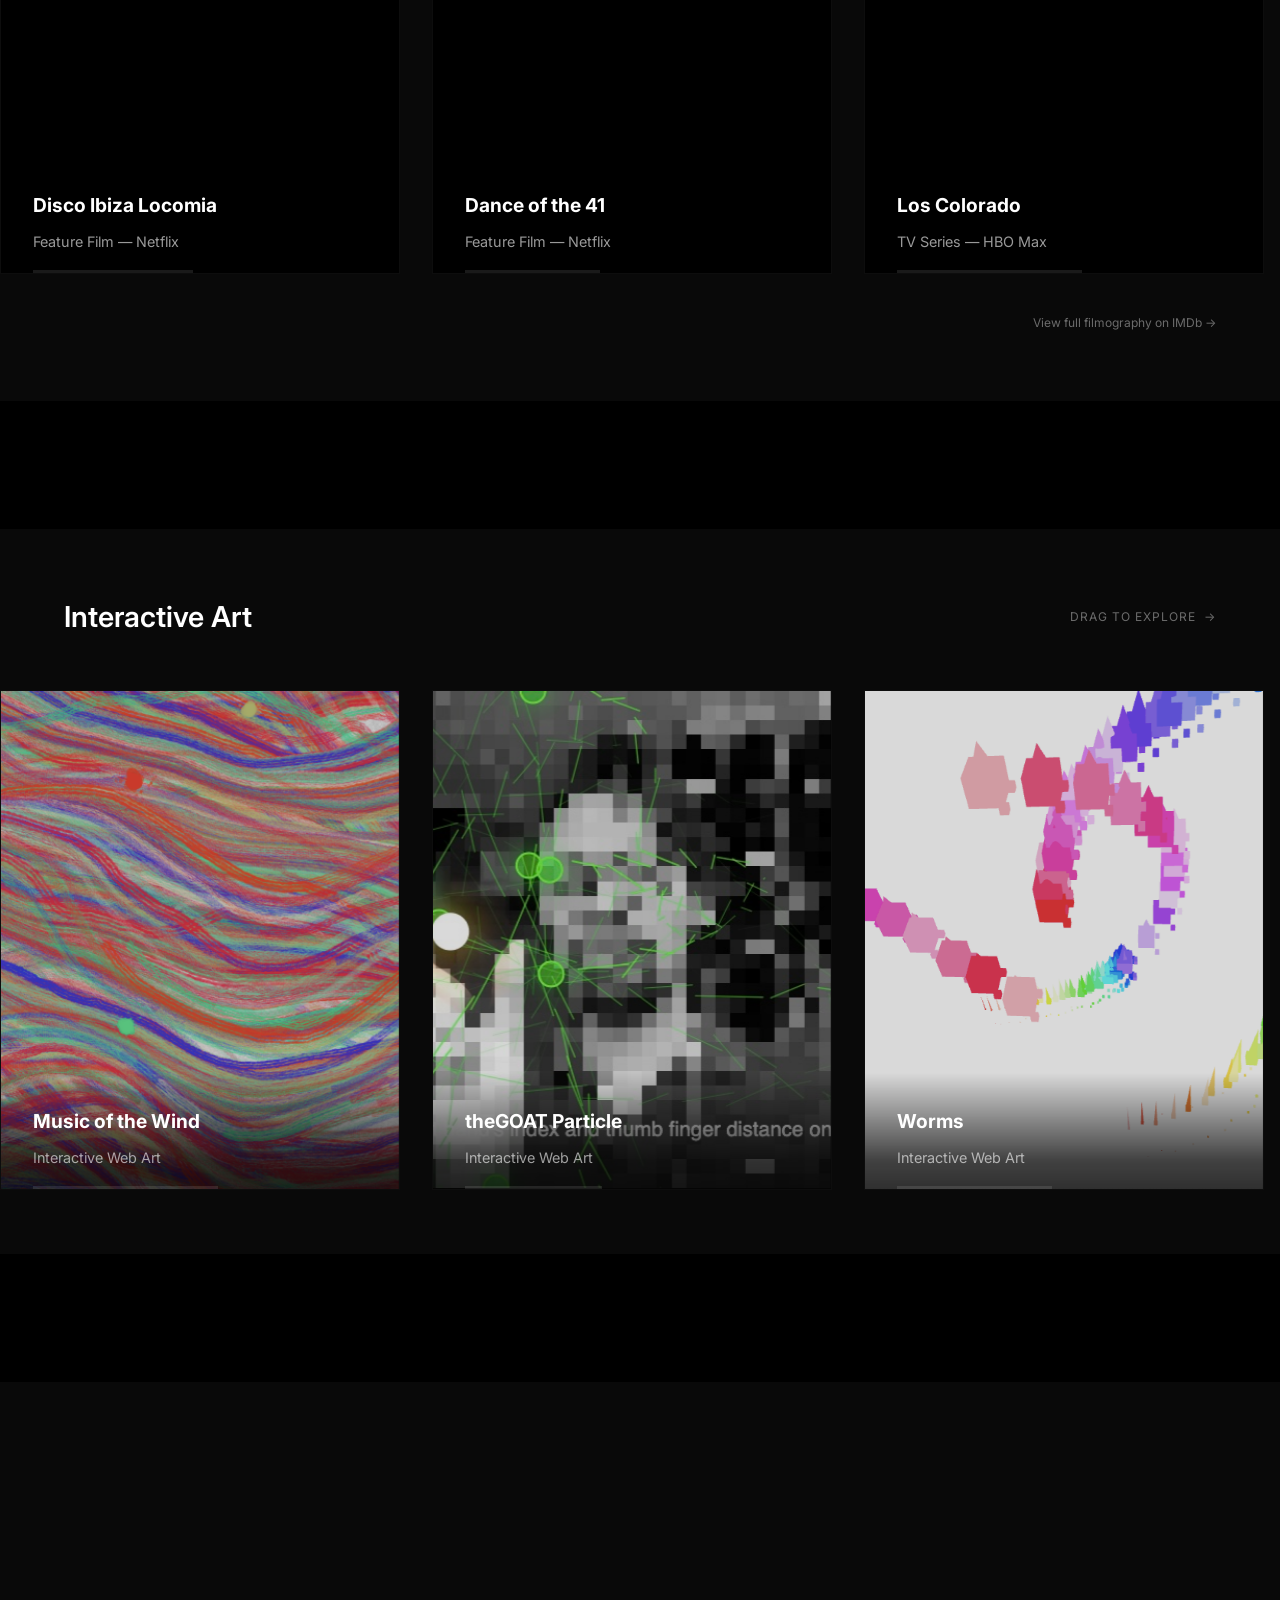
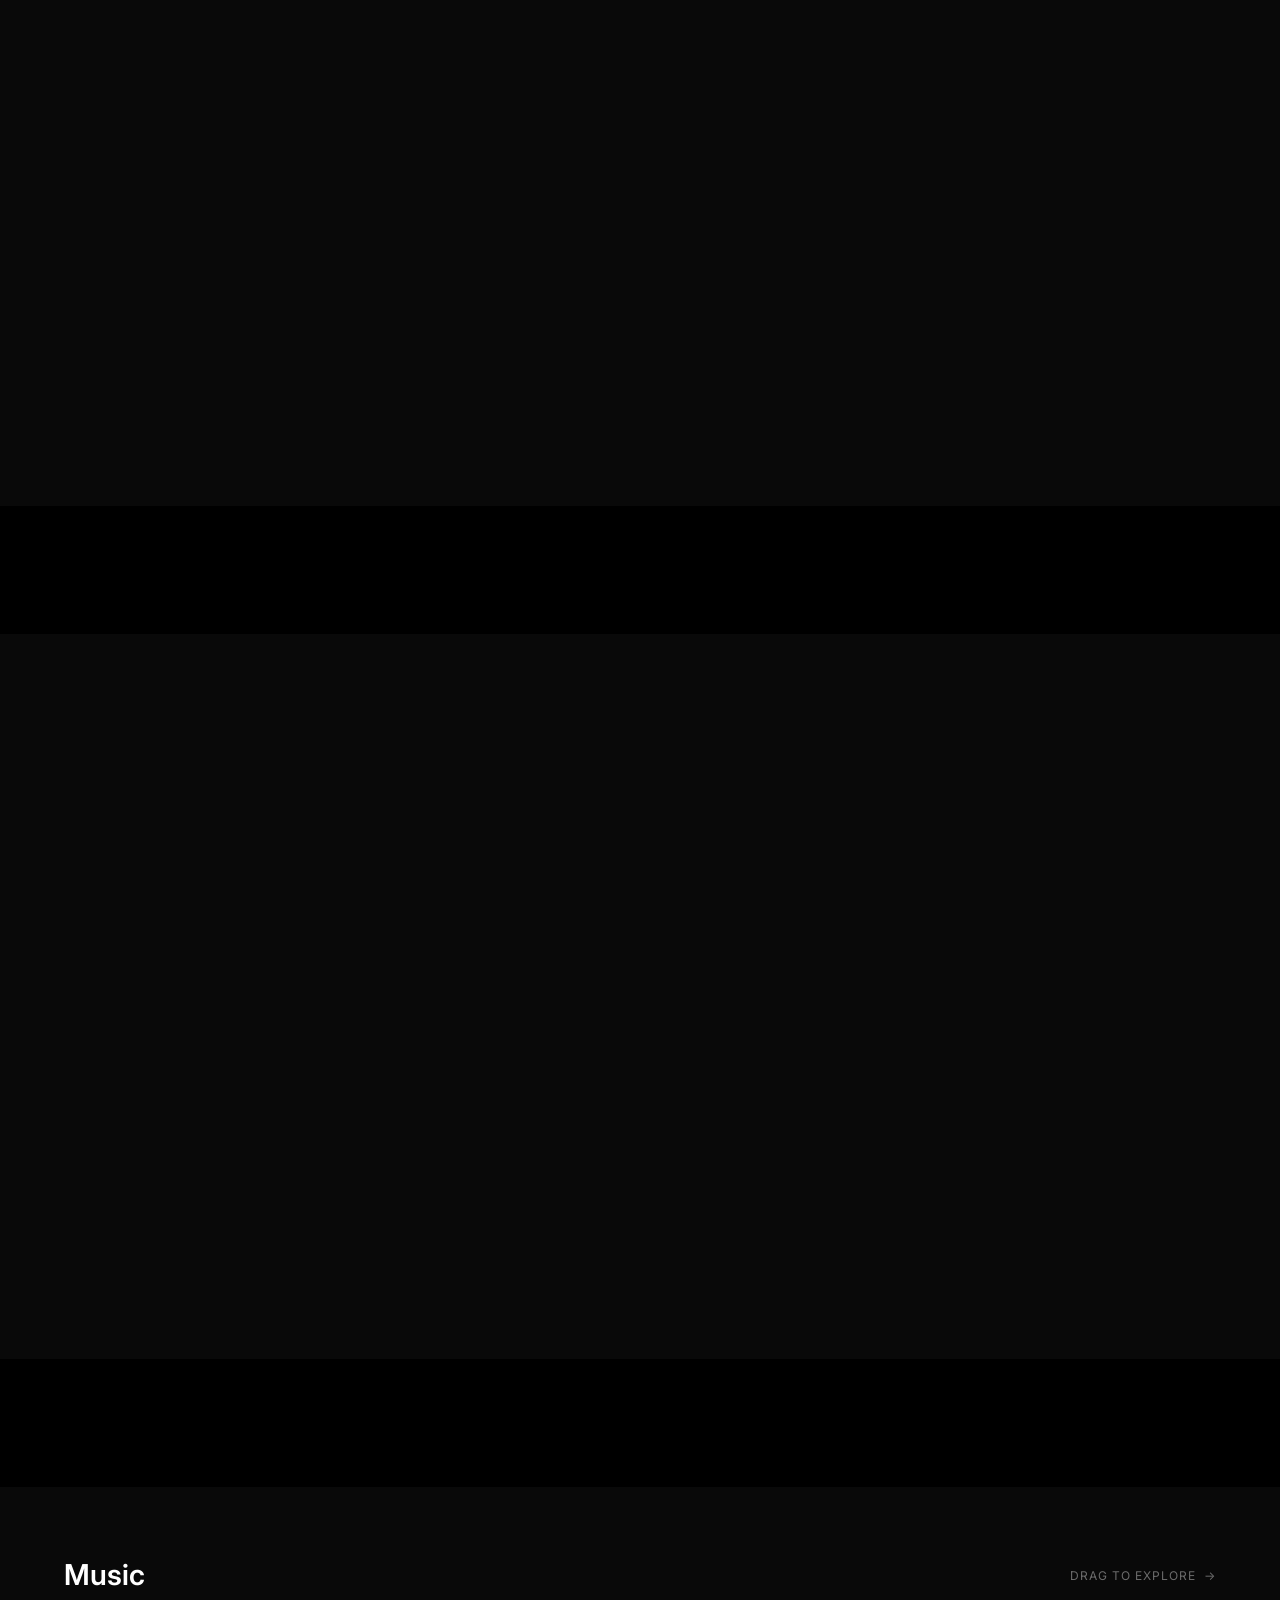
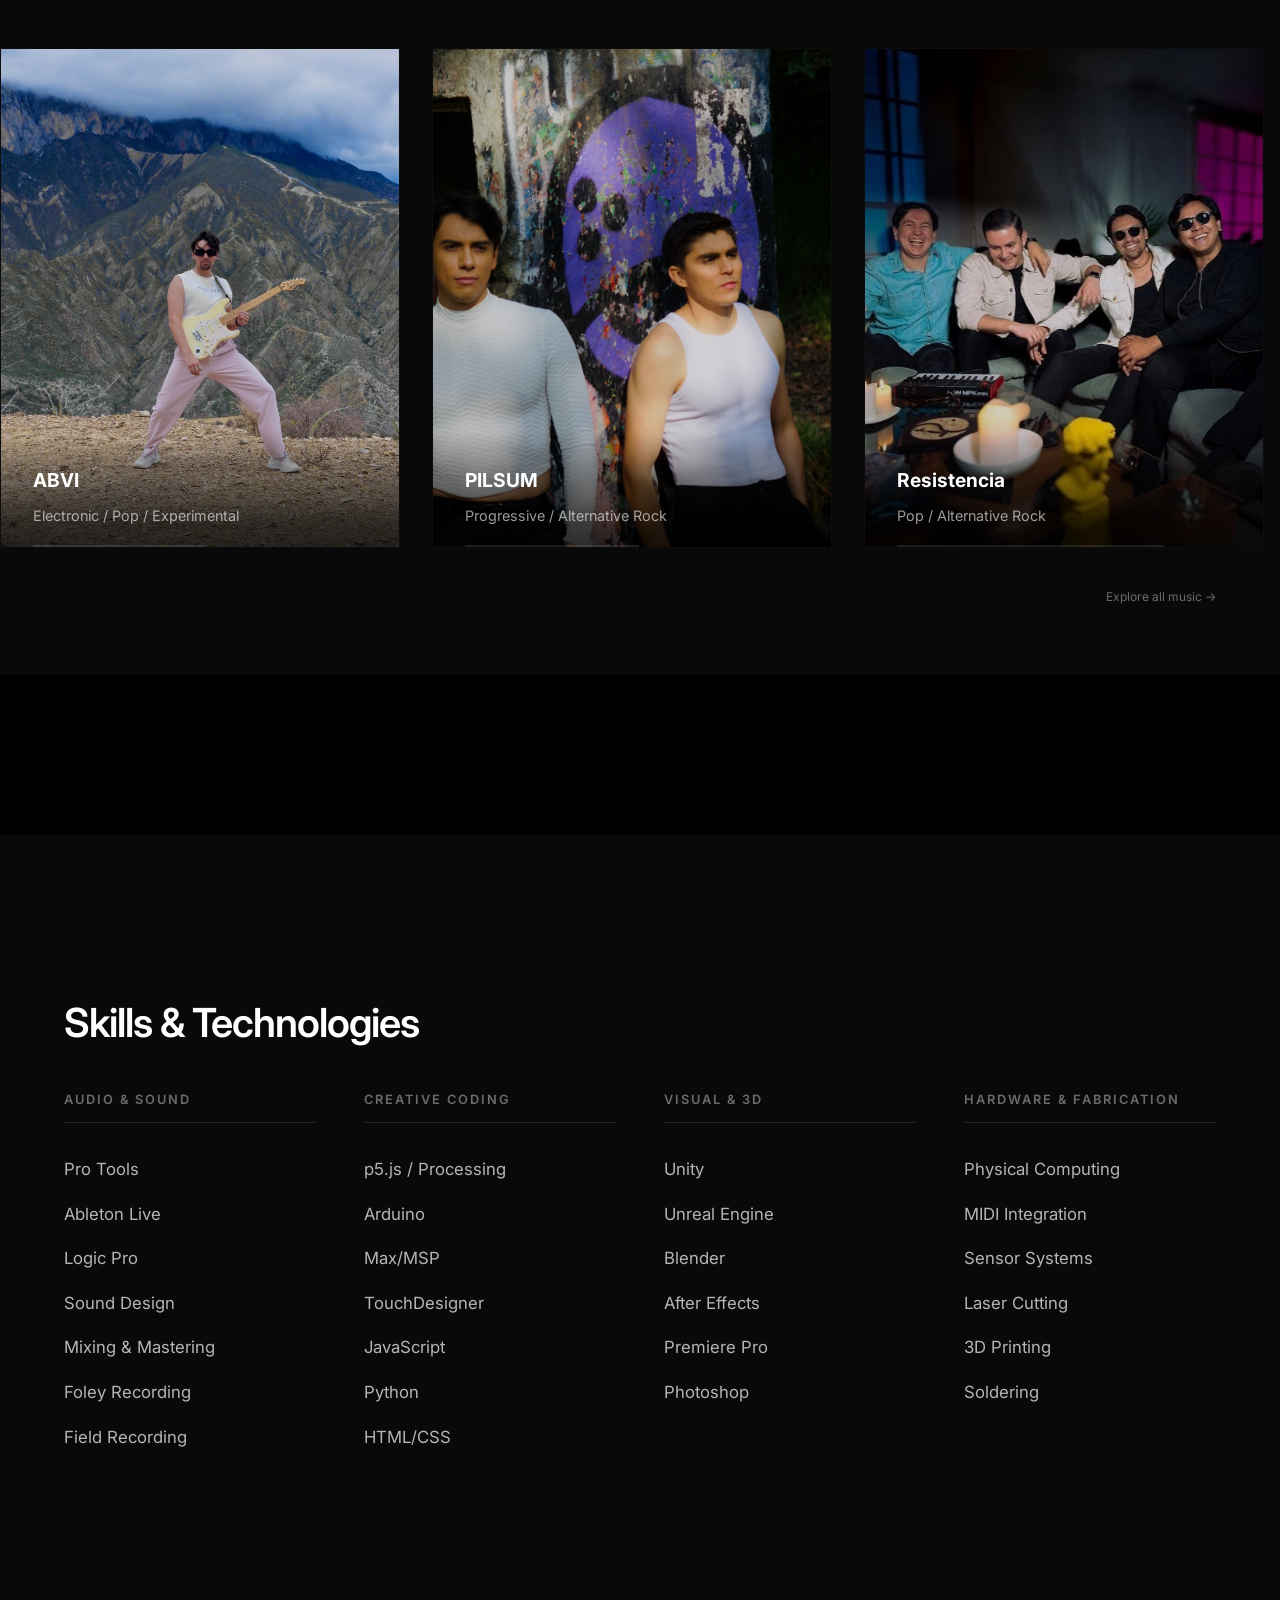
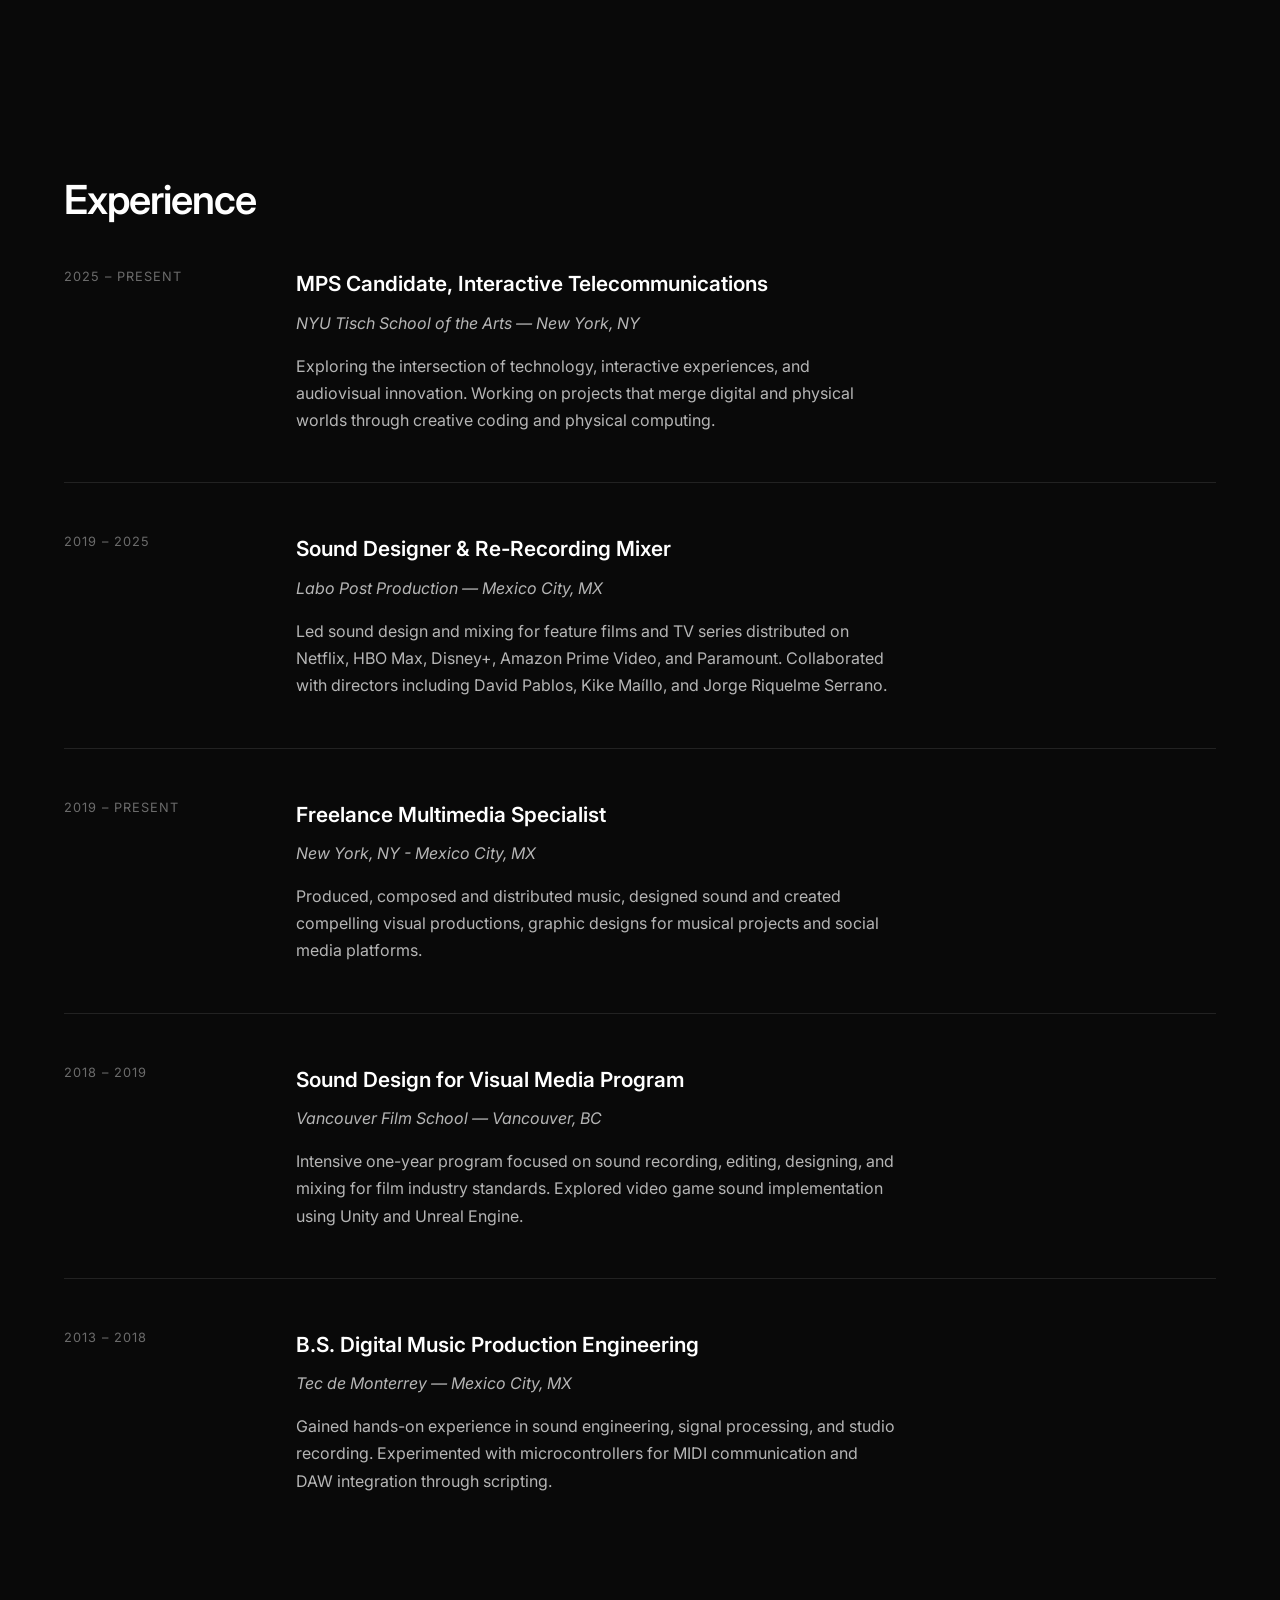
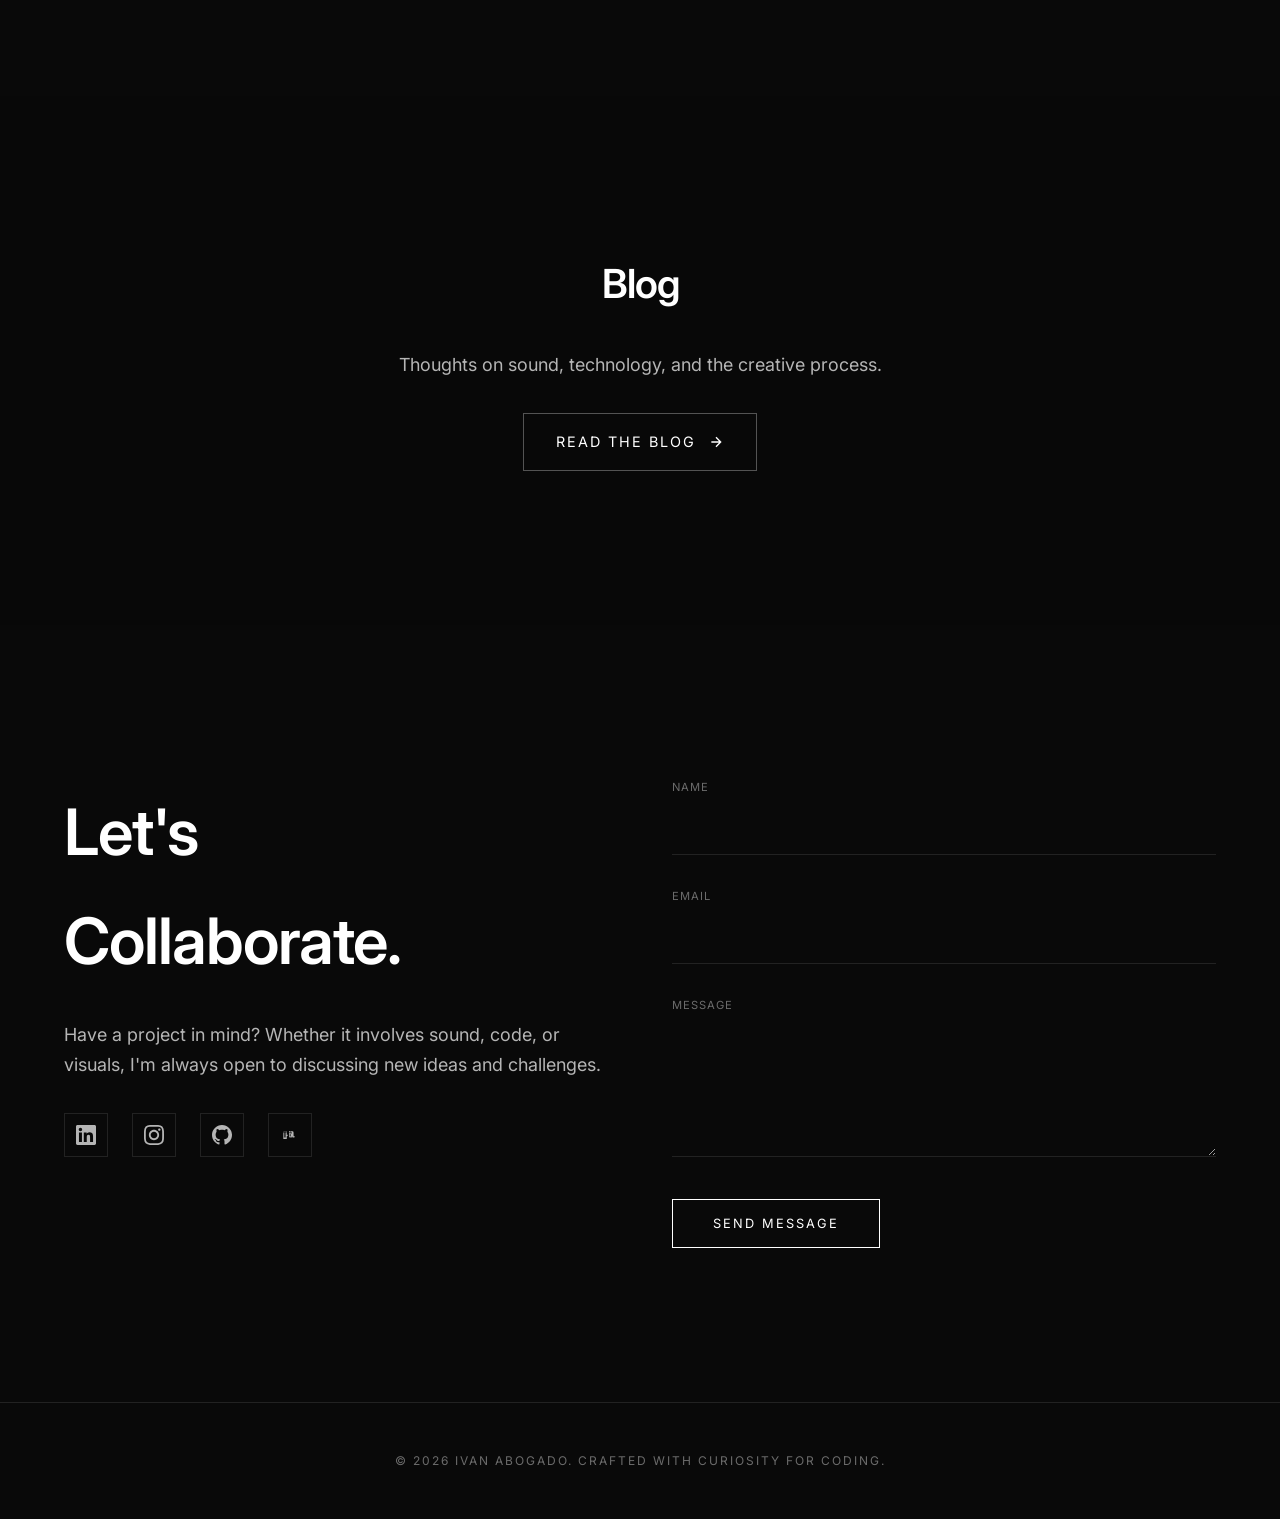
==== commit 84245693: "Fabrication" ====
--- a/index.html
+++ b/index.html
@@ -112,10 +112,20 @@
                     <a href="#visuals-showcase" class="bento-item fade-in">
                         <span class="bento-label">Interactive Art</span>
                         <span class="bento-number">04</span>
-                        <img src="myImages/mxwind.png" alt="Visuals" loading="lazy">
+                        <img src="myImages/mxwind.png" alt="Interactive Art" loading="lazy">
                         <div class="bento-content">
                             <h3>Interactive Art</h3>
                             <p>Art & 3D.</p>
+                        </div>
+                    </a>
+
+                    <a href="#fab-showcase" class="bento-item fade-in">
+                        <span class="bento-label">Fabrication</span>
+                        <span class="bento-number">05</span>
+                        <img src="myImages/Fab/TheColection_cover.jpg" alt="Fabrication" loading="lazy">
+                        <div class="bento-content">
+                            <h3>Fabrication</h3>
+                            <p>Physical objects, laser cutting & woodworking.</p>
                         </div>
                     </a>
                 </div>
@@ -183,7 +193,7 @@
             </div>
             
  <!-- Interactive Art Showcase -->
-            <div class="project-showcase" id="tech-showcase">
+            <div class="project-showcase" id="visuals-showcase">
                 <div class="showcase-header">
                     <h3 class="fade-in">Interactive Art</h3>
                     <span class="scroll-hint fade-in">Drag to explore</span>
@@ -223,6 +233,60 @@
                             <h4>The Fifths Pendulum</h4>
                             <p>Interactive Web Art</p>
                             <span class="role">JavaScript</span>
+                        </div>
+                    </a>
+                </div>
+            </div>
+
+            <!-- Fabrication Showcase -->
+            <div class="project-showcase" id="fab-showcase">
+                <div class="showcase-header">
+                    <h3 class="fade-in">Fabrication</h3>
+                    <span class="scroll-hint fade-in">Drag to explore</span>
+                </div>
+
+                <div class="showcase-track">
+                    <a href="#" class="showcase-card fade-in">
+                        <img src="myImages/Fab/LAMP_2.jpg" alt="Multi-level Lightning" loading="lazy">
+                        <div class="showcase-card-content">
+                            <h4>Multi-level Lightning</h4>
+                            <p>Fabrication</p>
+                            <span class="role">Fabrication / Photography</span>
+                        </div>
+                    </a>
+                    <a href="#" class="showcase-card fade-in">
+                        <img src="myImages/Fab/clock_7.jpg" alt="Minimal Clock" loading="lazy">
+                        <div class="showcase-card-content">
+                            <h4>Minimal Clock</h4>
+                            <p>Fabrication</p>
+                            <span class="role">Fabrication / Photography</span>
+                        </div>
+                    </a>
+
+                       <a href="#" class="showcase-card fade-in">
+                        <img src="myImages/Fab/CBASE_1.jpg" alt="base" loading="lazy">
+                        <div class="showcase-card-content">
+                            <h4>Computer Base</h4>
+                            <p>Fabrication</p>
+                            <span class="role">Fabrication / Photography</span>
+                        </div>
+                    </a>
+
+                     <a href="#" class="showcase-card fade-in">
+                        <img src="myImages/Fab/HP_1.jpg" alt="Not-so-much Headphone Enclosure" loading="lazy">
+                        <div class="showcase-card-content">
+                            <h4>Not-so-much Headphone Enclosure</h4>
+                            <p>Fabrication</p>
+                            <span class="role">Fabrication / Photography</span>
+                        </div>
+                    </a>
+
+                    <a href="#" class="showcase-card fade-in">
+                        <img src="myImages/Fab/pup_2.jpg" alt="Puppy Jewelry Box" loading="lazy">
+                        <div class="showcase-card-content">
+                            <h4>Puppy Jewelry Box</h4>
+                            <p>Fabrication</p>
+                            <span class="role">Fabrication / Photography</span>
                         </div>
                     </a>
                 </div>
--- a/css/style.css
+++ b/css/style.css
@@ -283,11 +283,11 @@
 
 /* Bento layout - asymmetric */
 .bento-item:nth-child(1) {
-    grid-column: span 7;
+    grid-column: span 5;
     grid-row: span 2;
 }
 .bento-item:nth-child(2) {
-    grid-column: span 5;
+    grid-column: span 4;
     grid-row: span 1;
 }
 .bento-item:nth-child(3) {
@@ -295,7 +295,11 @@
     grid-row: span 1;
 }
 .bento-item:nth-child(4) {
-    grid-column: span 2;
+    grid-column: span 3;
+    grid-row: span 1;
+}
+.bento-item:nth-child(5) {
+    grid-column: span 4;
     grid-row: span 1;
 }
 
@@ -907,7 +911,8 @@
     }
     .bento-item:nth-child(2),
     .bento-item:nth-child(3),
-    .bento-item:nth-child(4) {
+    .bento-item:nth-child(4),
+    .bento-item:nth-child(5) {
         grid-column: span 1;
         grid-row: span 1;
         min-height: 280px;
@@ -957,7 +962,8 @@
     .bento-item:nth-child(1),
     .bento-item:nth-child(2),
     .bento-item:nth-child(3),
-    .bento-item:nth-child(4) {
+    .bento-item:nth-child(4),
+    .bento-item:nth-child(5) {
         grid-column: span 1;
         min-height: 280px;
     }
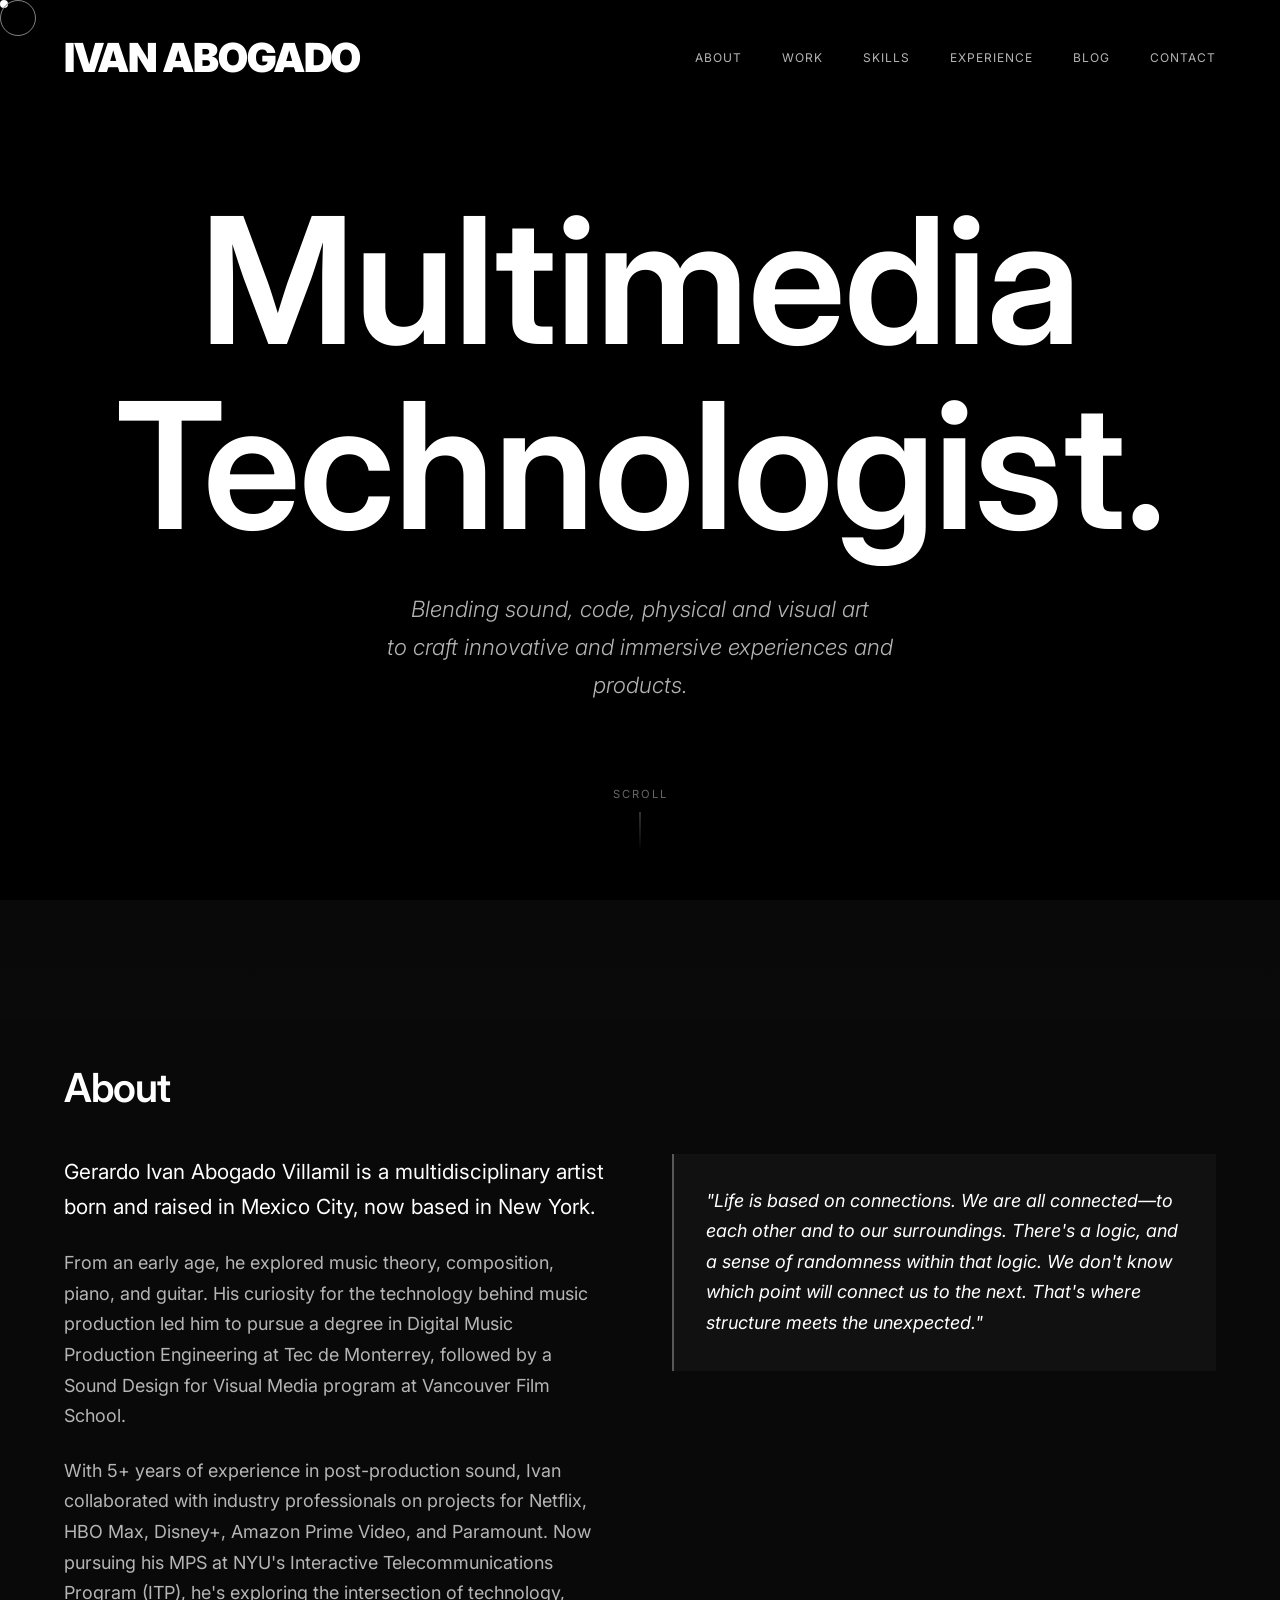
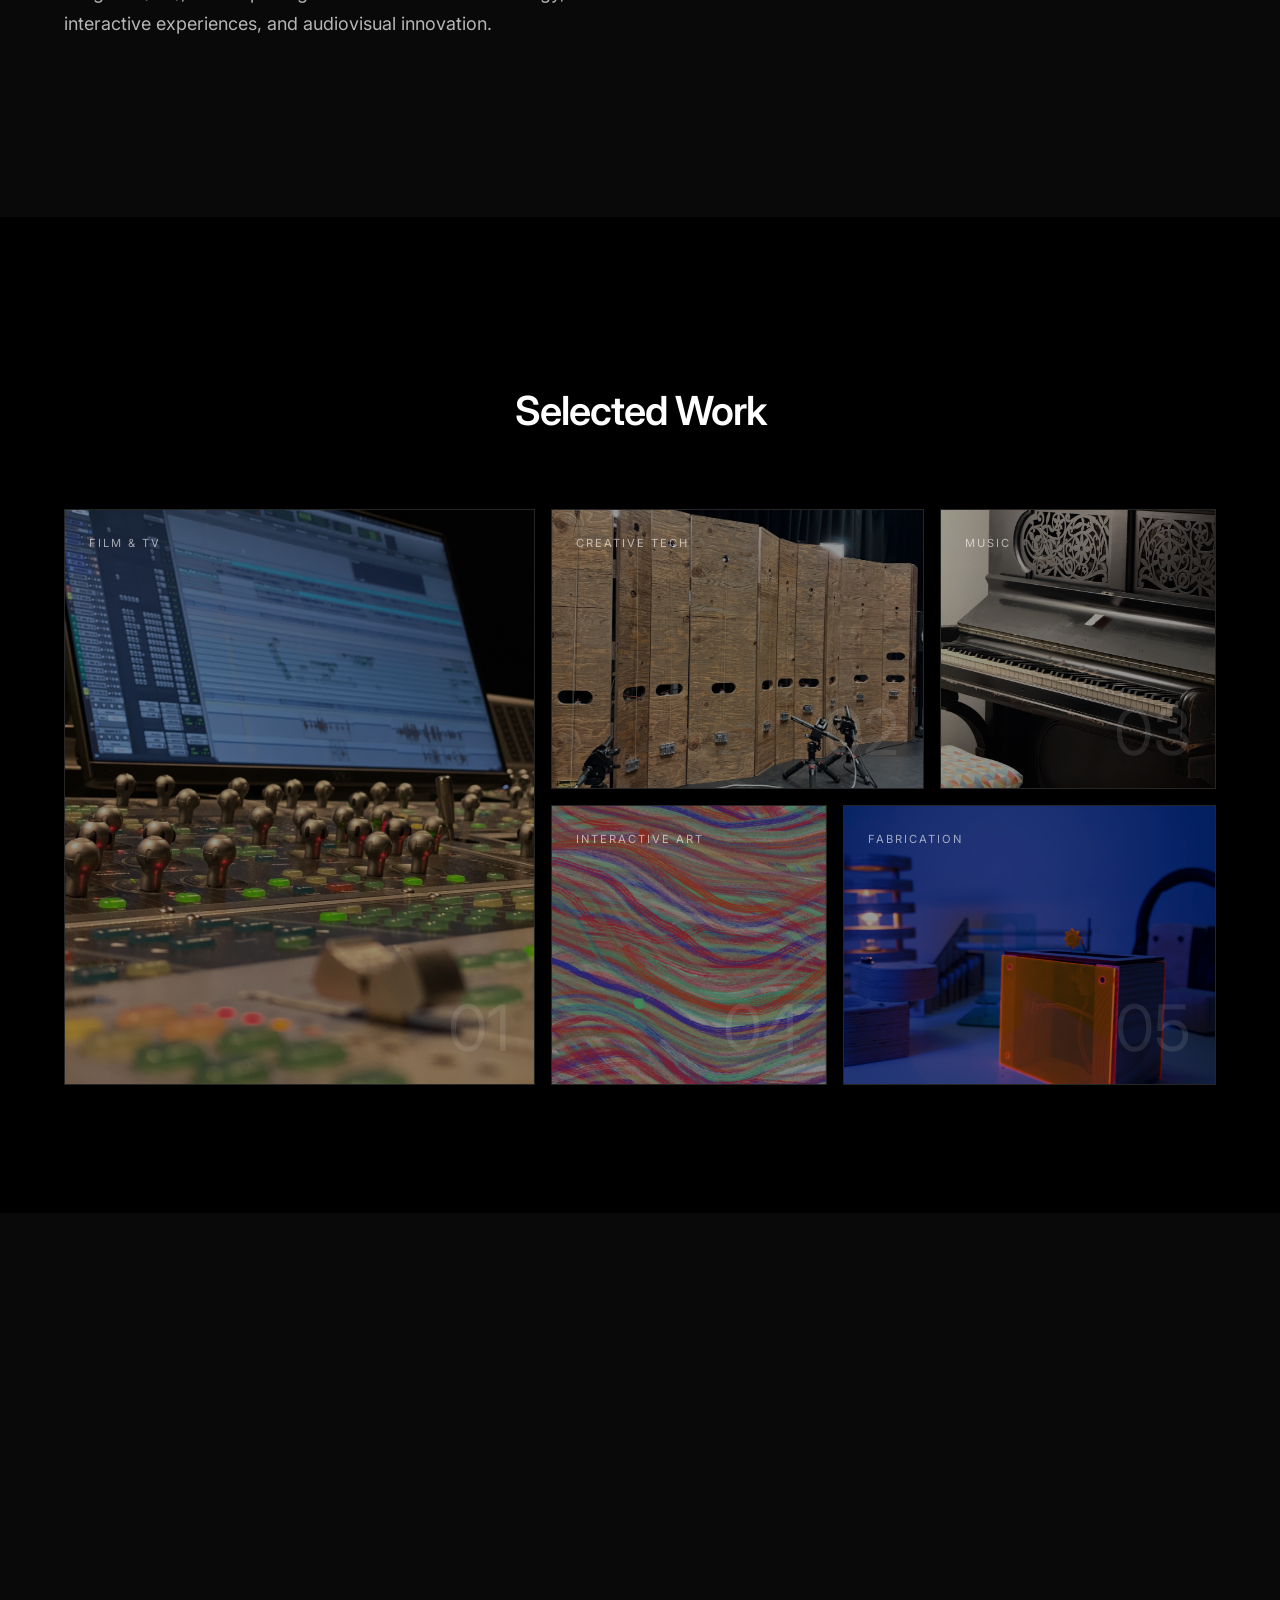
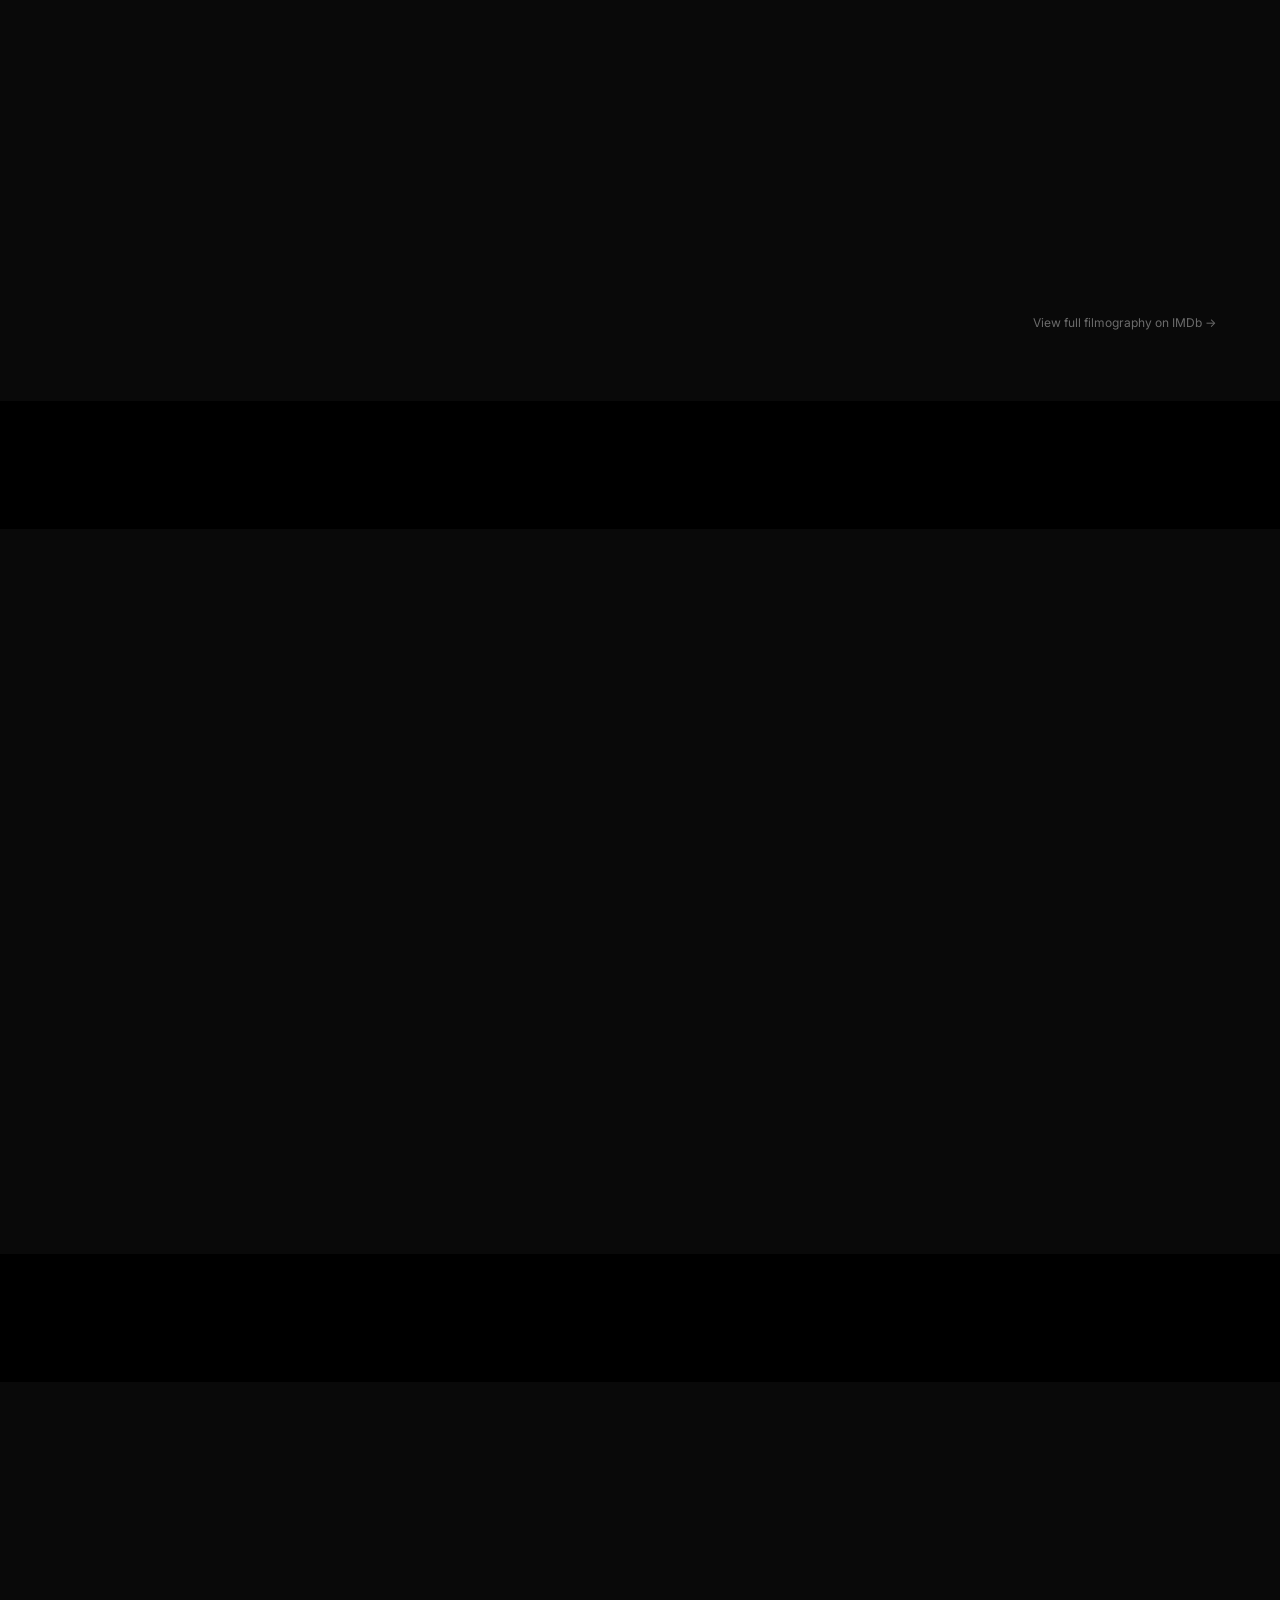
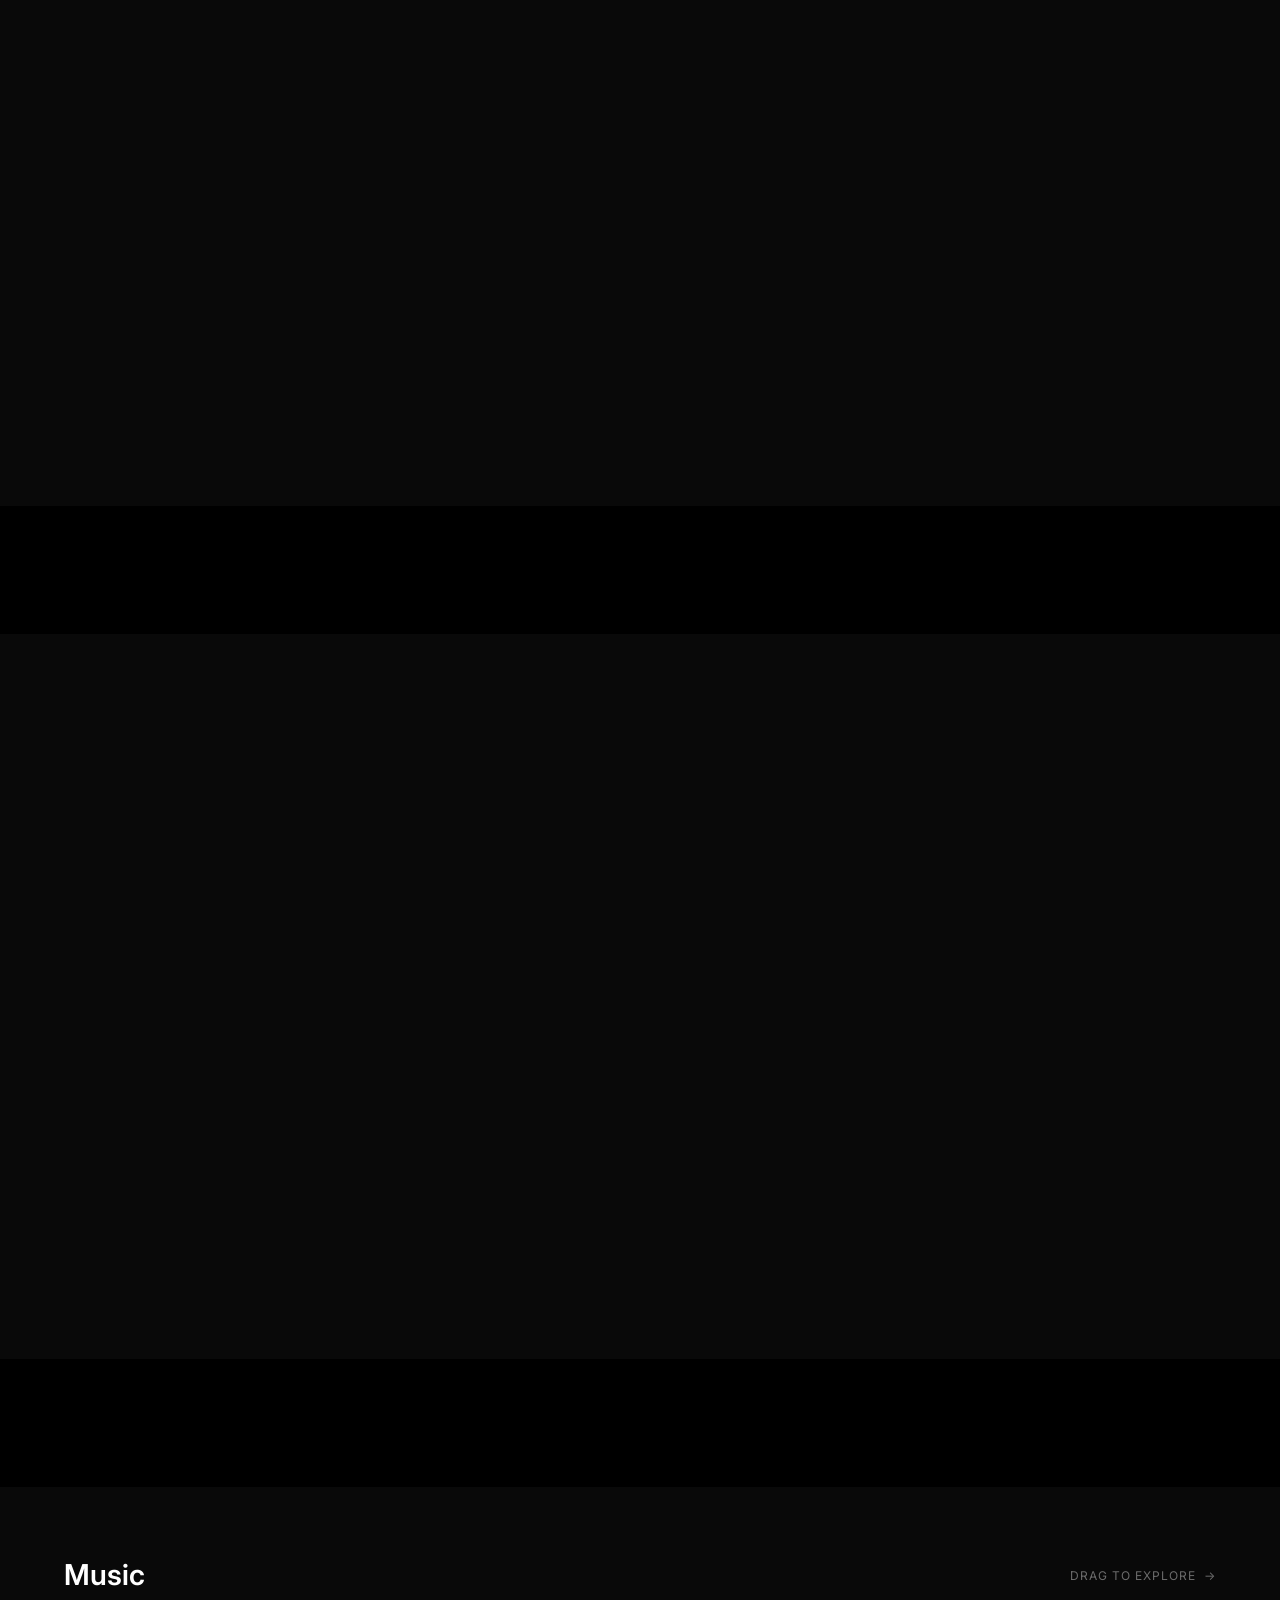
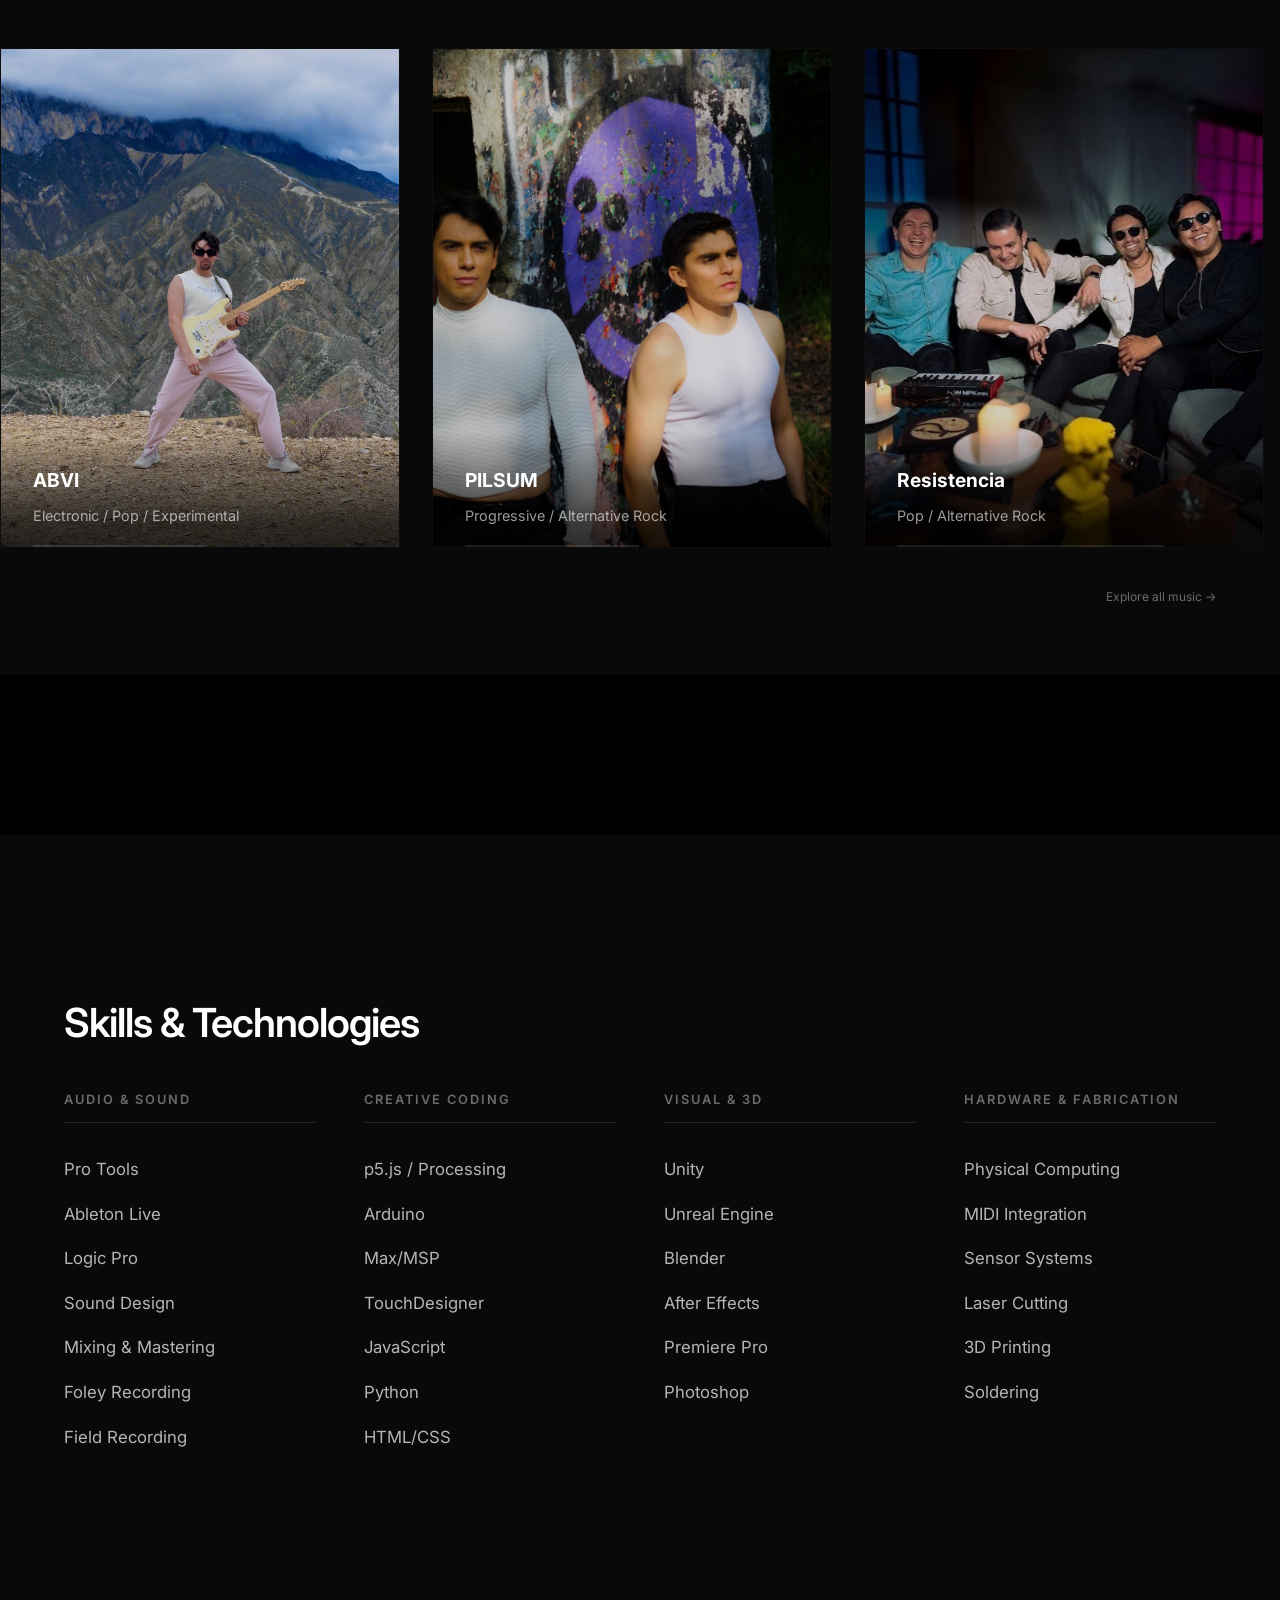
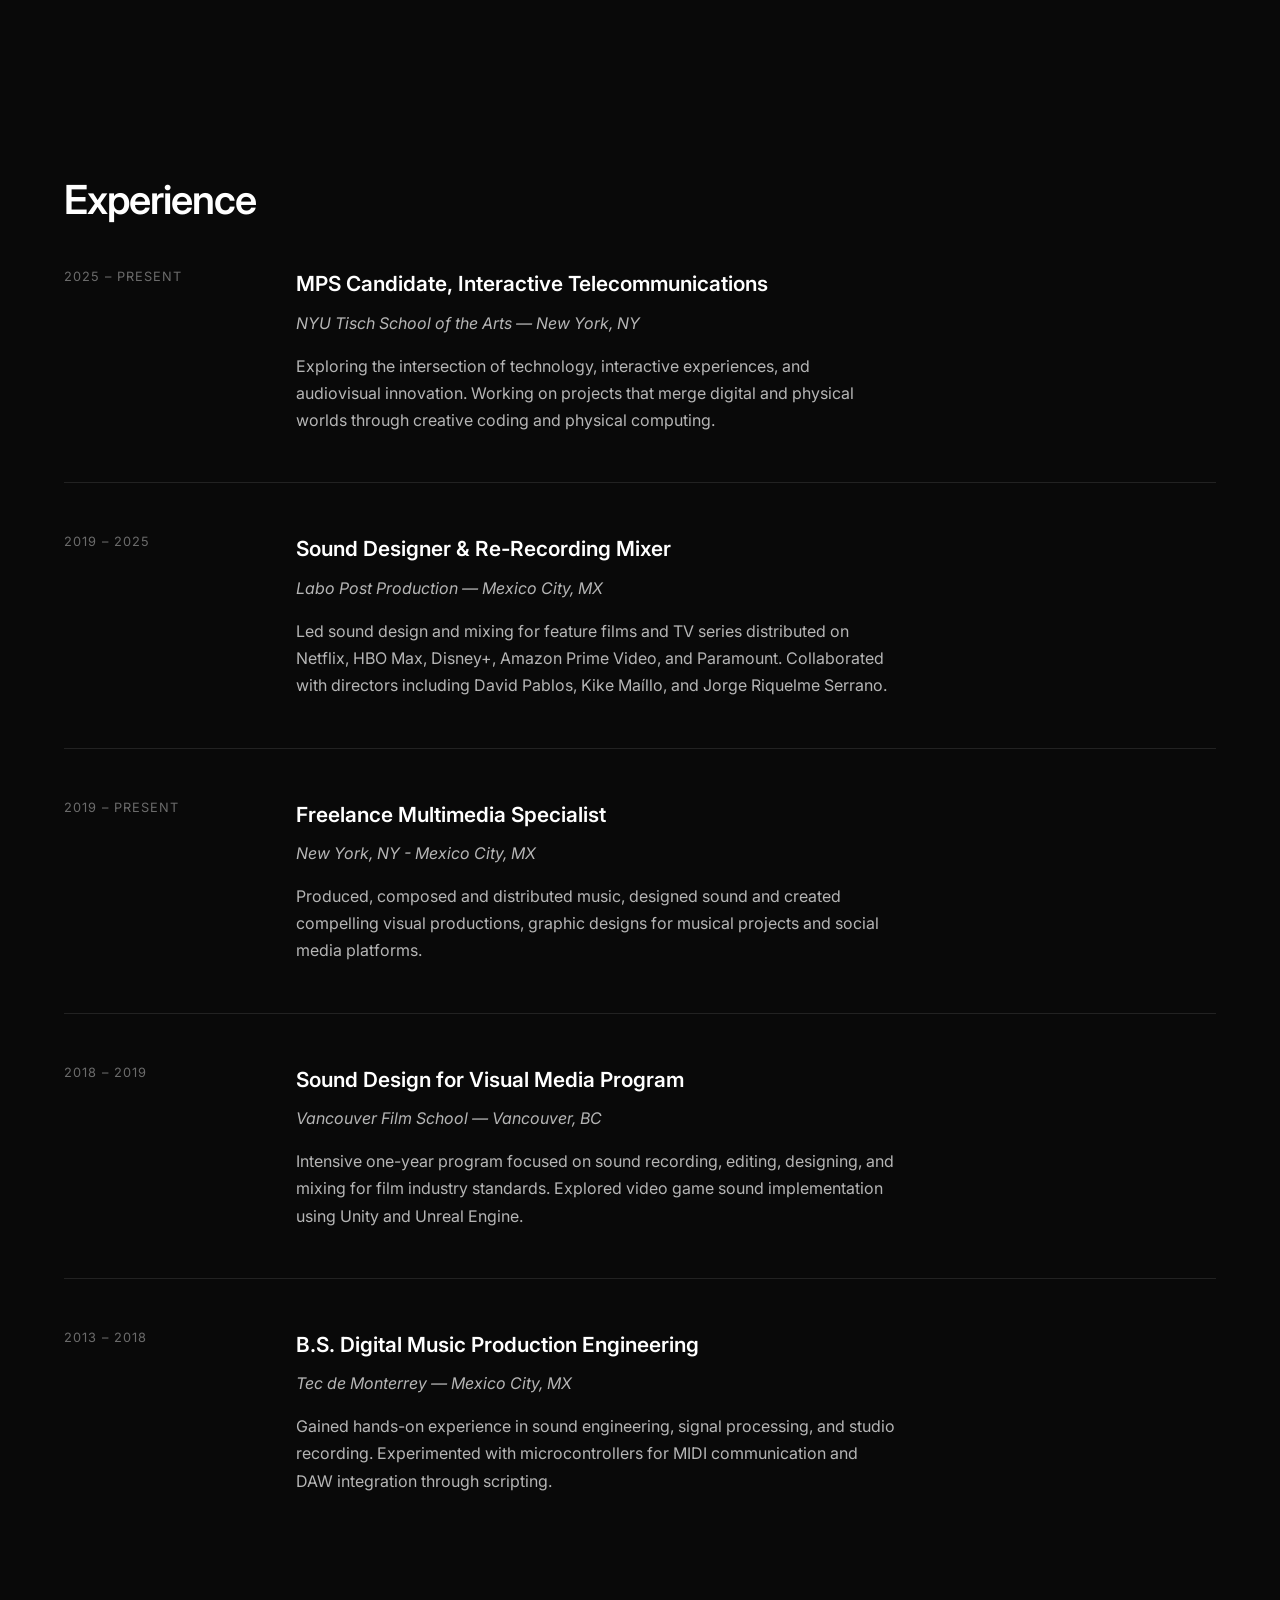
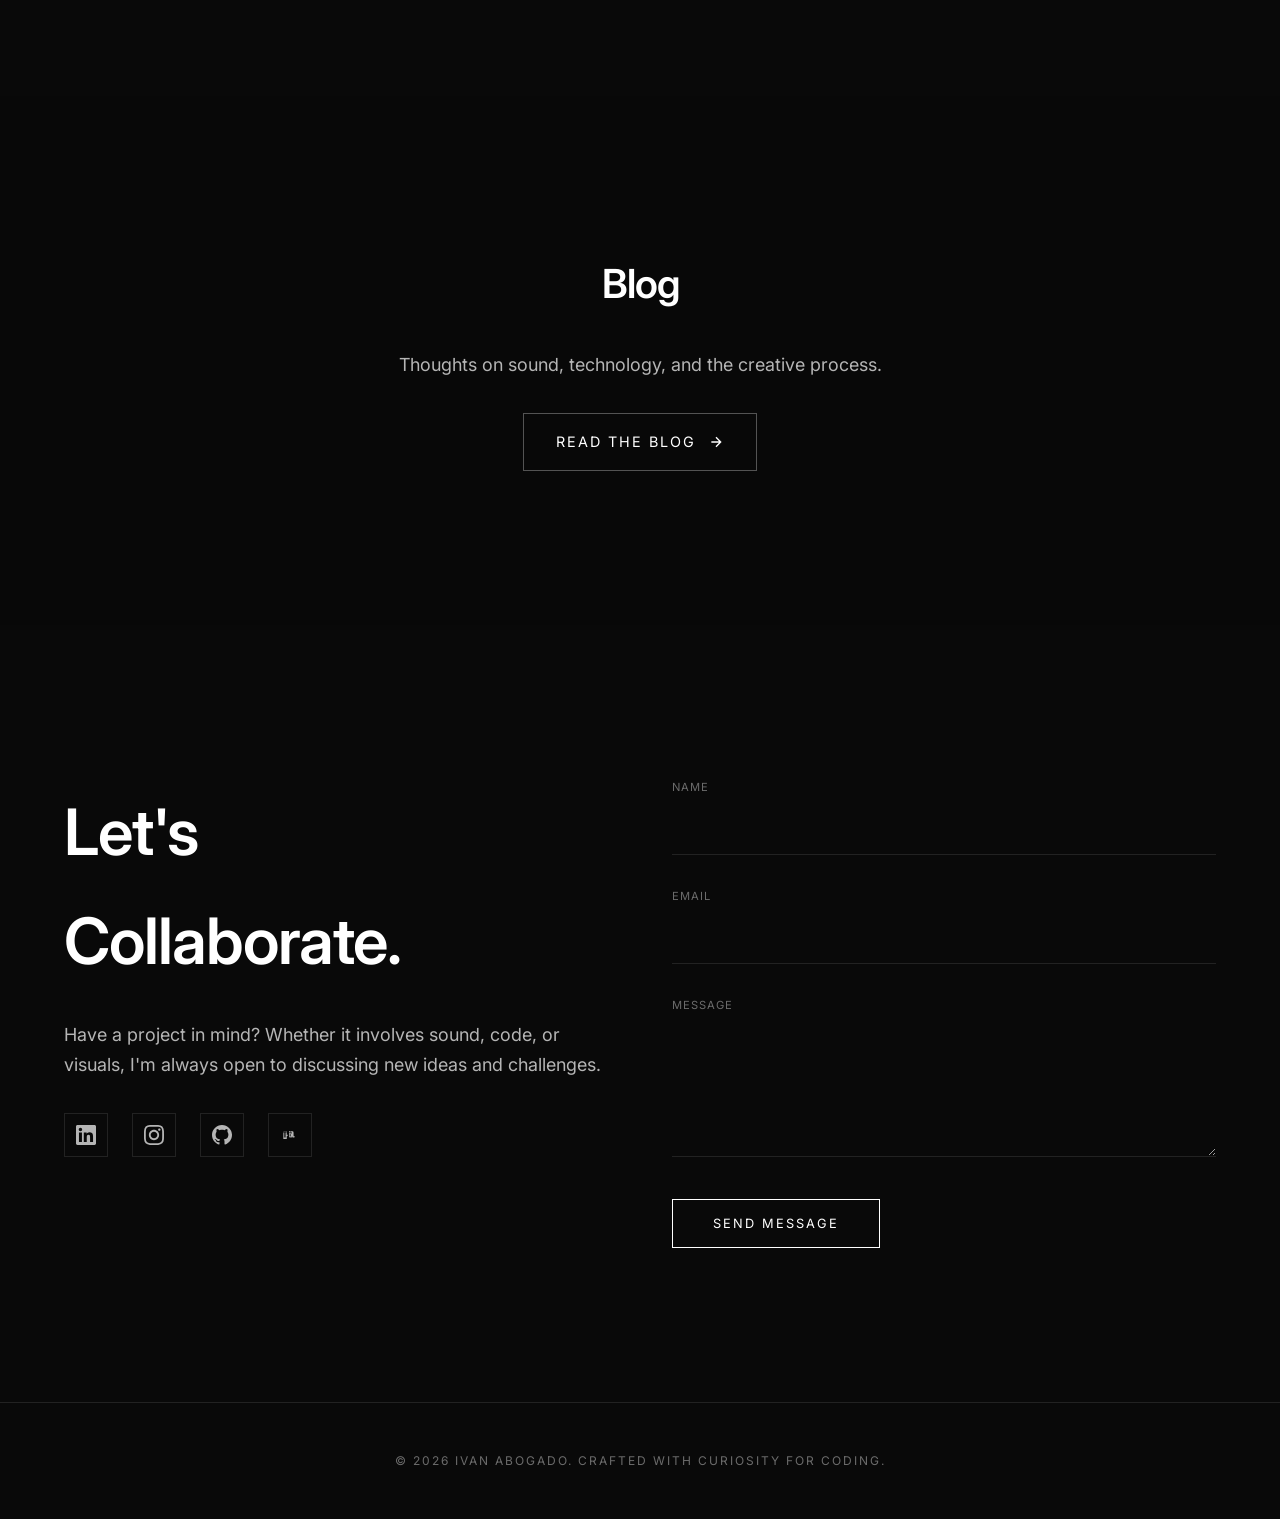
==== commit 71b38976: "links and resize" ====
--- a/index.html
+++ b/index.html
@@ -138,7 +138,7 @@
                     <span class="scroll-hint fade-in">Drag to explore</span>
                 </div>
                 <div class="showcase-track">
-                    <a href="https://www.imdb.com/title/tt27811219/" target="_blank" class="showcase-card fade-in">
+                    <a href="https://www.netflix.com/browse" target="_blank" class="showcase-card fade-in">
                         <img src="https://m.media-amazon.com/images/M/MV5BOThlZGVmMmItOTNhZi00MzYzLTgyNTktODQ5MDM5MTNkNWUyXkEyXkFqcGc@._V1_FMjpg_UY4096_.jpg" alt="Disco Ibiza Locomia" loading="lazy">
                         <div class="showcase-card-content">
                             <h4>Disco Ibiza Locomia</h4>
@@ -146,7 +146,7 @@
                             <span class="role">Re-recording Mixer</span>
                         </div>
                     </a>
-                    <a href="https://www.imdb.com/title/tt11040006/" target="_blank" class="showcase-card fade-in">
+                    <a href="https://www.netflix.com/watch/80235267?trackId=284616272&tctx=0%2C0%2C54cb1ae9-93f4-4388-b9e2-710e2155d249%2C54cb1ae9-93f4-4388-b9e2-710e2155d249%7C%3DeyJwYWdlSWQiOiI1N2I2MGMxMS05M2Y2LTQzNGEtOGZiZS05YWVjMmI5YTAwZTgvMS8vZGFuY2Ugb2YgLzAvMCIsImxvY2FsU2VjdGlvbklkIjoiMiJ9%2C%2C%2C%2CtitlesResults%2C%2CVideo%3A80235267%2CdetailsPagePlayButton" target="_blank" class="showcase-card fade-in">
                         <img src="https://m.media-amazon.com/images/M/MV5BNDQ4NzdmMjItOGNkZi00ODlmLTk0YjYtYTNmMjgwYzk3NjkxXkEyXkFqcGc@._V1_.jpg" alt="Dance of the 41" loading="lazy">
                         <div class="showcase-card-content">
                             <h4>Dance of the 41</h4>
@@ -154,7 +154,7 @@
                             <span class="role">Sound Designer</span>
                         </div>
                     </a>
-                    <a href="https://www.imdb.com/title/tt21437688/" target="_blank" class="showcase-card fade-in">
+                    <a href="https://play.hbomax.com/" target="_blank" class="showcase-card fade-in">
                         <img src="https://m.media-amazon.com/images/M/MV5BZGM1MzU5OGItYTVjNi00NGFmLWEzYmQtZWJhMjY4NzkyNmY1XkEyXkFqcGc@._V1_FMjpg_UY3750_.jpg" alt="Los Colorado" loading="lazy">
                         <div class="showcase-card-content">
                             <h4>Los Colorado</h4>
@@ -162,7 +162,7 @@
                             <span class="role">Sound Designer / Mixer</span>
                         </div>
                     </a>
-                    <a href="https://www.imdb.com/title/tt14641786/" target="_blank" class="showcase-card fade-in">
+                    <a href="https://play.hbomax.com/show/e0375dd6-9ef4-4d12-ac39-a4a115a535ec" target="_blank" class="showcase-card fade-in">
                         <img src="https://m.media-amazon.com/images/M/MV5BYWZkYzYyMGUtZDVmOS00MjM2LThiNzEtZDY1ZmRmNTdiZTNmXkEyXkFqcGc@._V1_.jpg" alt="Las Bravas FC" loading="lazy">
                         <div class="showcase-card-content">
                             <h4>Las Bravas FC</h4>
@@ -170,7 +170,7 @@
                             <span class="role">Re-recording Mixer</span>
                         </div>
                     </a>
-                    <a href="https://www.imdb.com/title/tt15766086/" target="_blank" class="showcase-card fade-in">
+                    <a href="https://www.netflix.com/watch/81191755?trackId=284616272&tctx=0%2C1%2C257a831c-d2f1-4225-b499-ed239b1532ef%2C257a831c-d2f1-4225-b499-ed239b1532ef%7C%3DeyJwYWdlSWQiOiI1N2I2MGMxMS05M2Y2LTQzNGEtOGZiZS05YWVjMmI5YTAwZTgvMS8vdGhlIGZsb3JhLzAvMCIsImxvY2FsU2VjdGlvbklkIjoiMiJ9%2C%2C%2C%2C%2C%2CVideo%3A81134165%2CdetailsPagePlayButton" target="_blank" class="showcase-card fade-in">
                         <img src="https://m.media-amazon.com/images/M/MV5BYWZiYjFmYjktMDFmNi00ZjZmLWI2NWMtNjVkY2M0OWI0YTBhXkEyXkFqcGc@._V1_.jpg" alt="The Florence Cassez Affair" loading="lazy">
                         <div class="showcase-card-content">
                             <h4>The Florence Cassez Affair</h4>
@@ -178,7 +178,7 @@
                             <span class="role">Sound Designer</span>
                         </div>
                     </a>
-                    <a href="https://www.imdb.com/title/tt15541112/" target="_blank" class="showcase-card fade-in">
+                    <a href="https://www.disneyplus.com/es-419/home" target="_blank" class="showcase-card fade-in">
                         <img src="https://m.media-amazon.com/images/M/MV5BYmQ1OTA1MWEtYzI5Zi00OGRjLTk2ZmYtZWY1ZmEzYzhjNTYzXkEyXkFqcGc@._V1_.jpg" alt="Toda la Sangre" loading="lazy">
                         <div class="showcase-card-content">
                             <h4>Toda la Sangre</h4>
--- a/css/style.css
+++ b/css/style.css
@@ -20,6 +20,7 @@
 
 html {
     scroll-behavior: smooth;
+    overflow-x: hidden;
 }
 
 body {
@@ -155,7 +156,7 @@
 }
 
 .hero h1 {
-    font-size: clamp(5rem, 14vw, 11rem);
+    font-size: clamp(2.5rem, 14vw, 11rem);
     margin-bottom: 1.5rem;
     line-height: 0.95;
 }
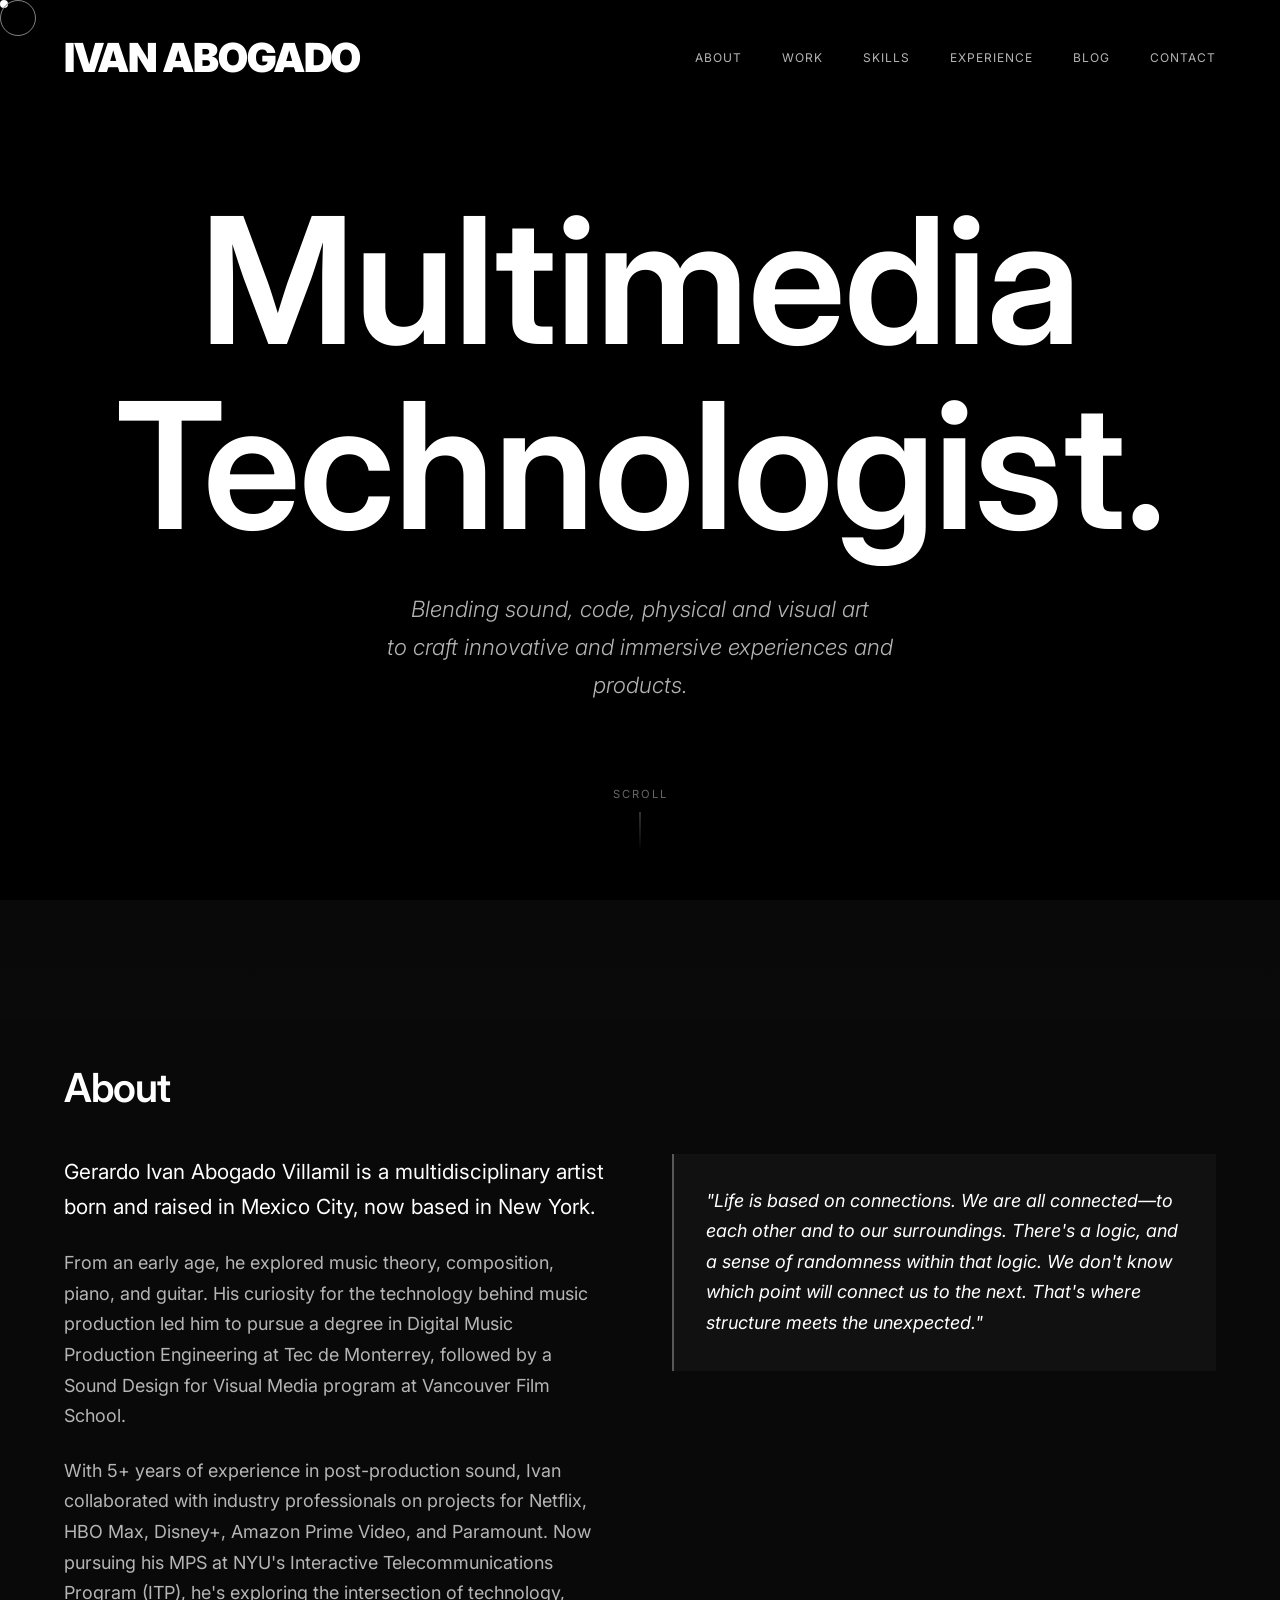
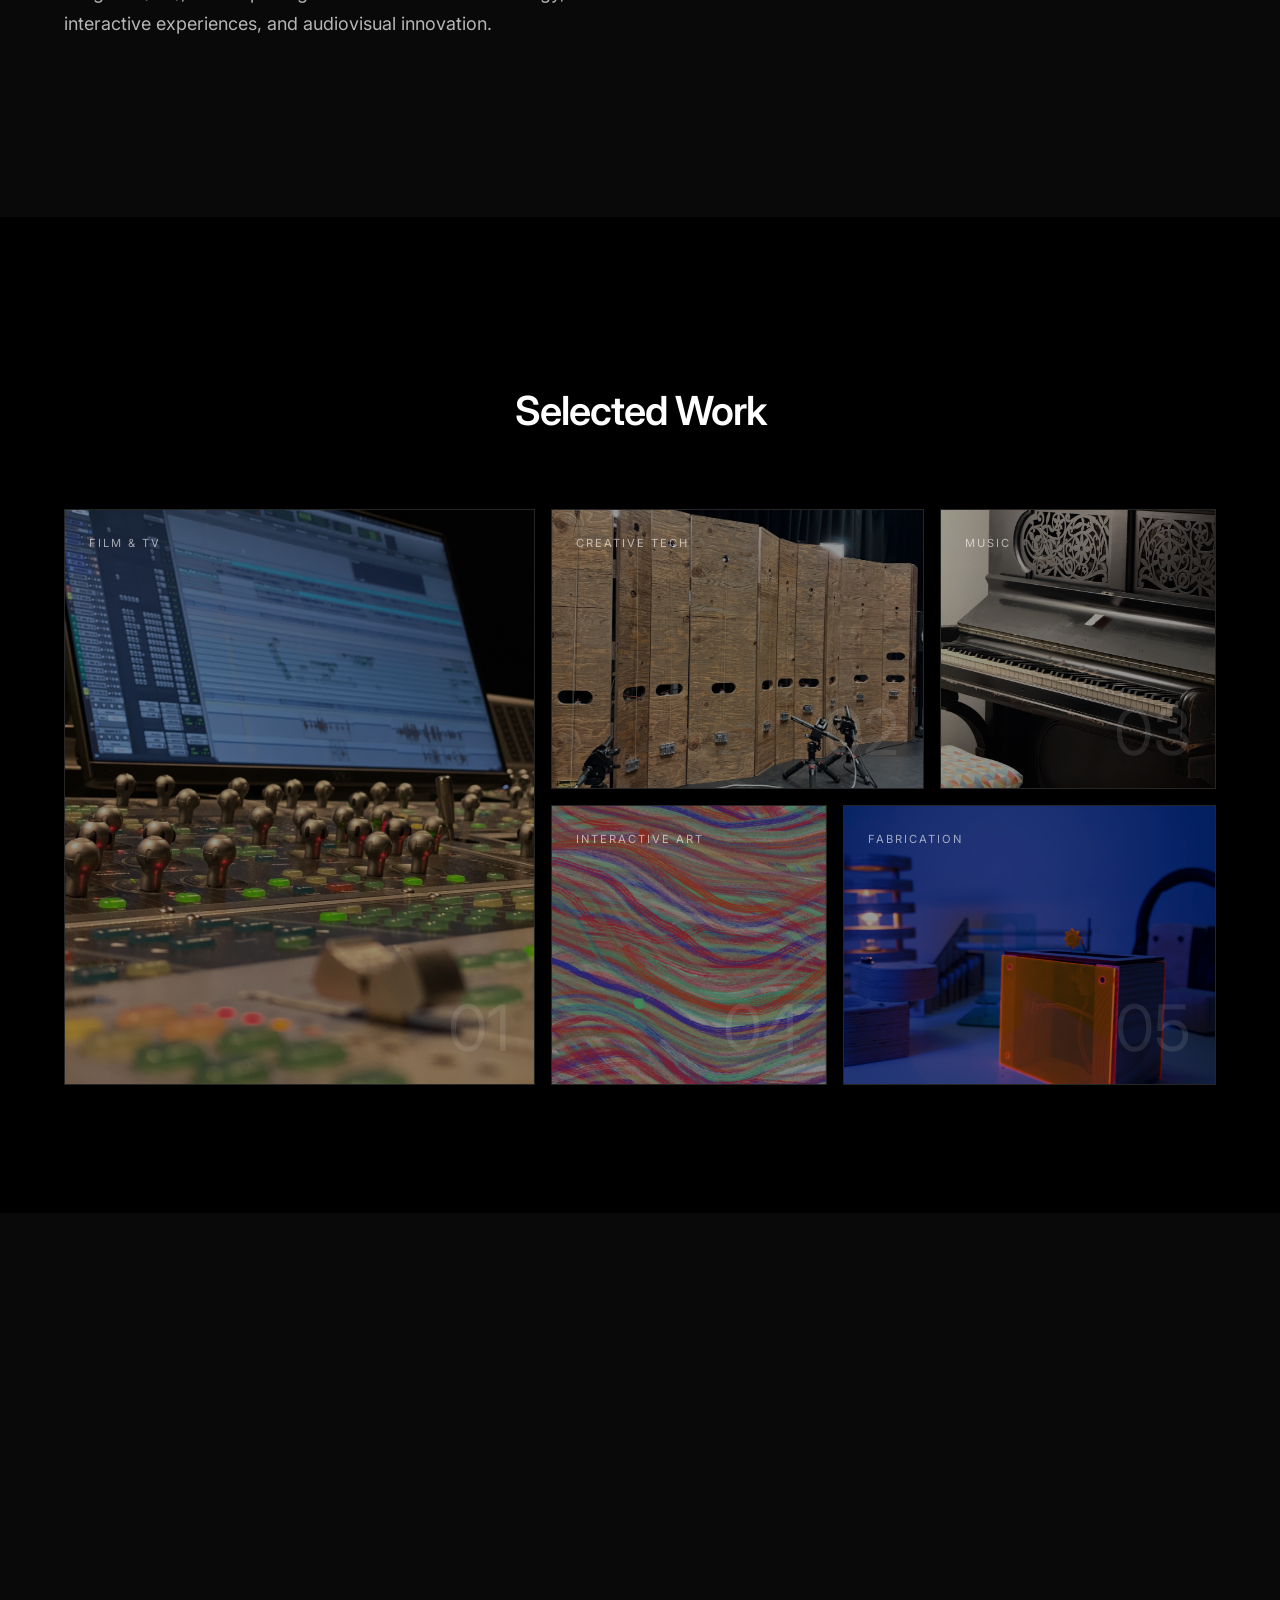
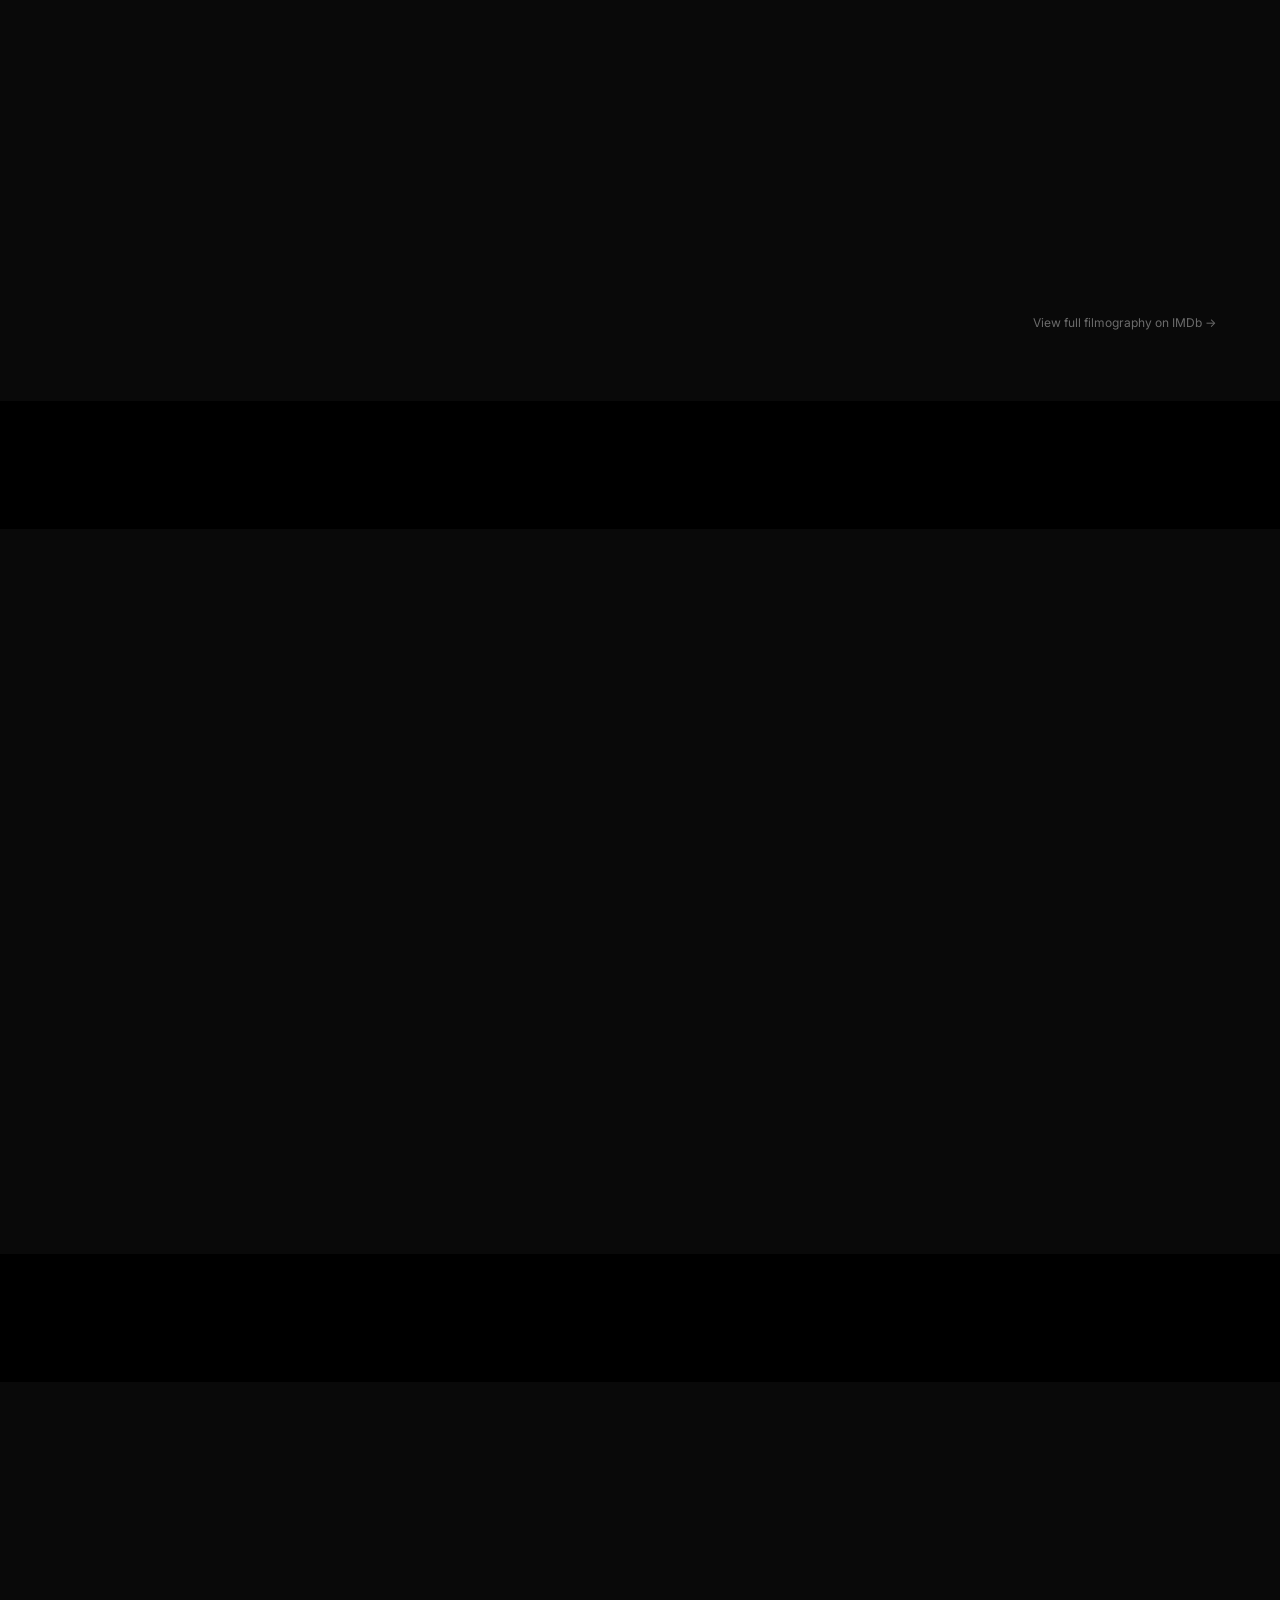
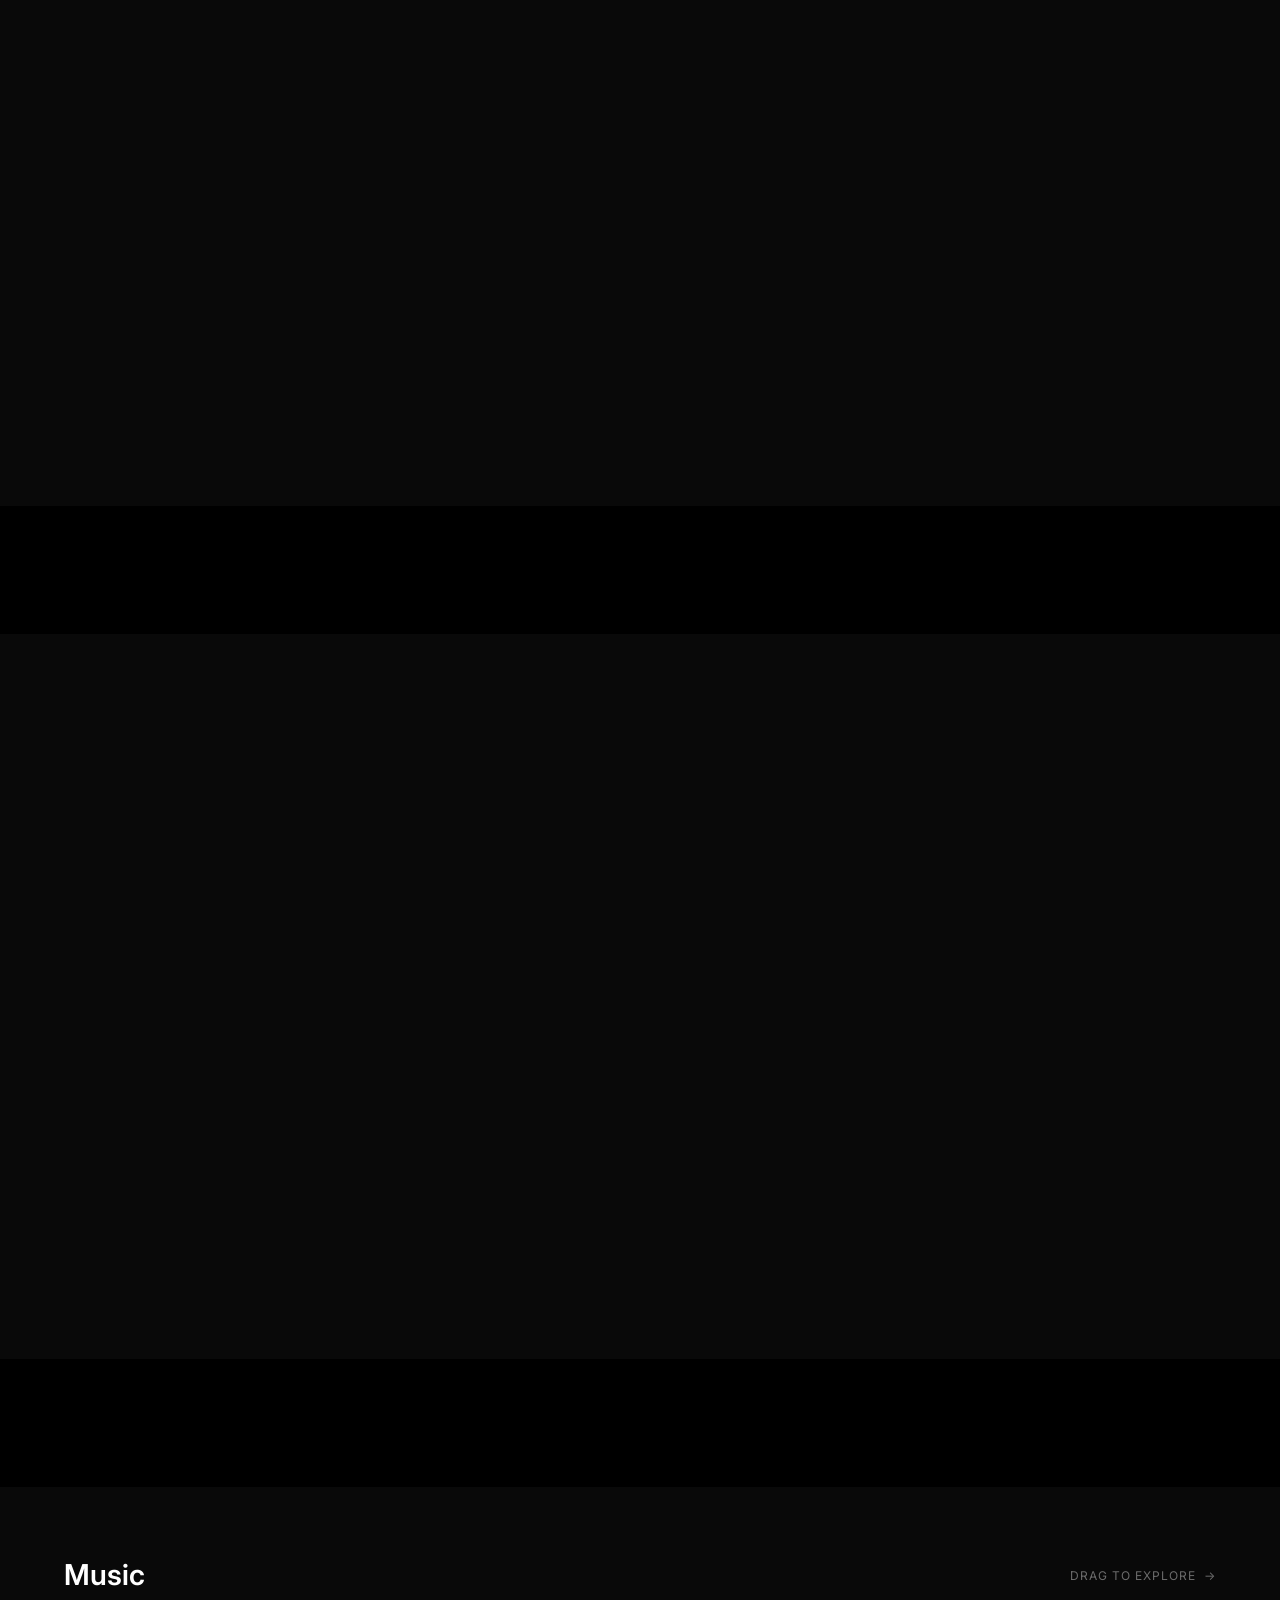
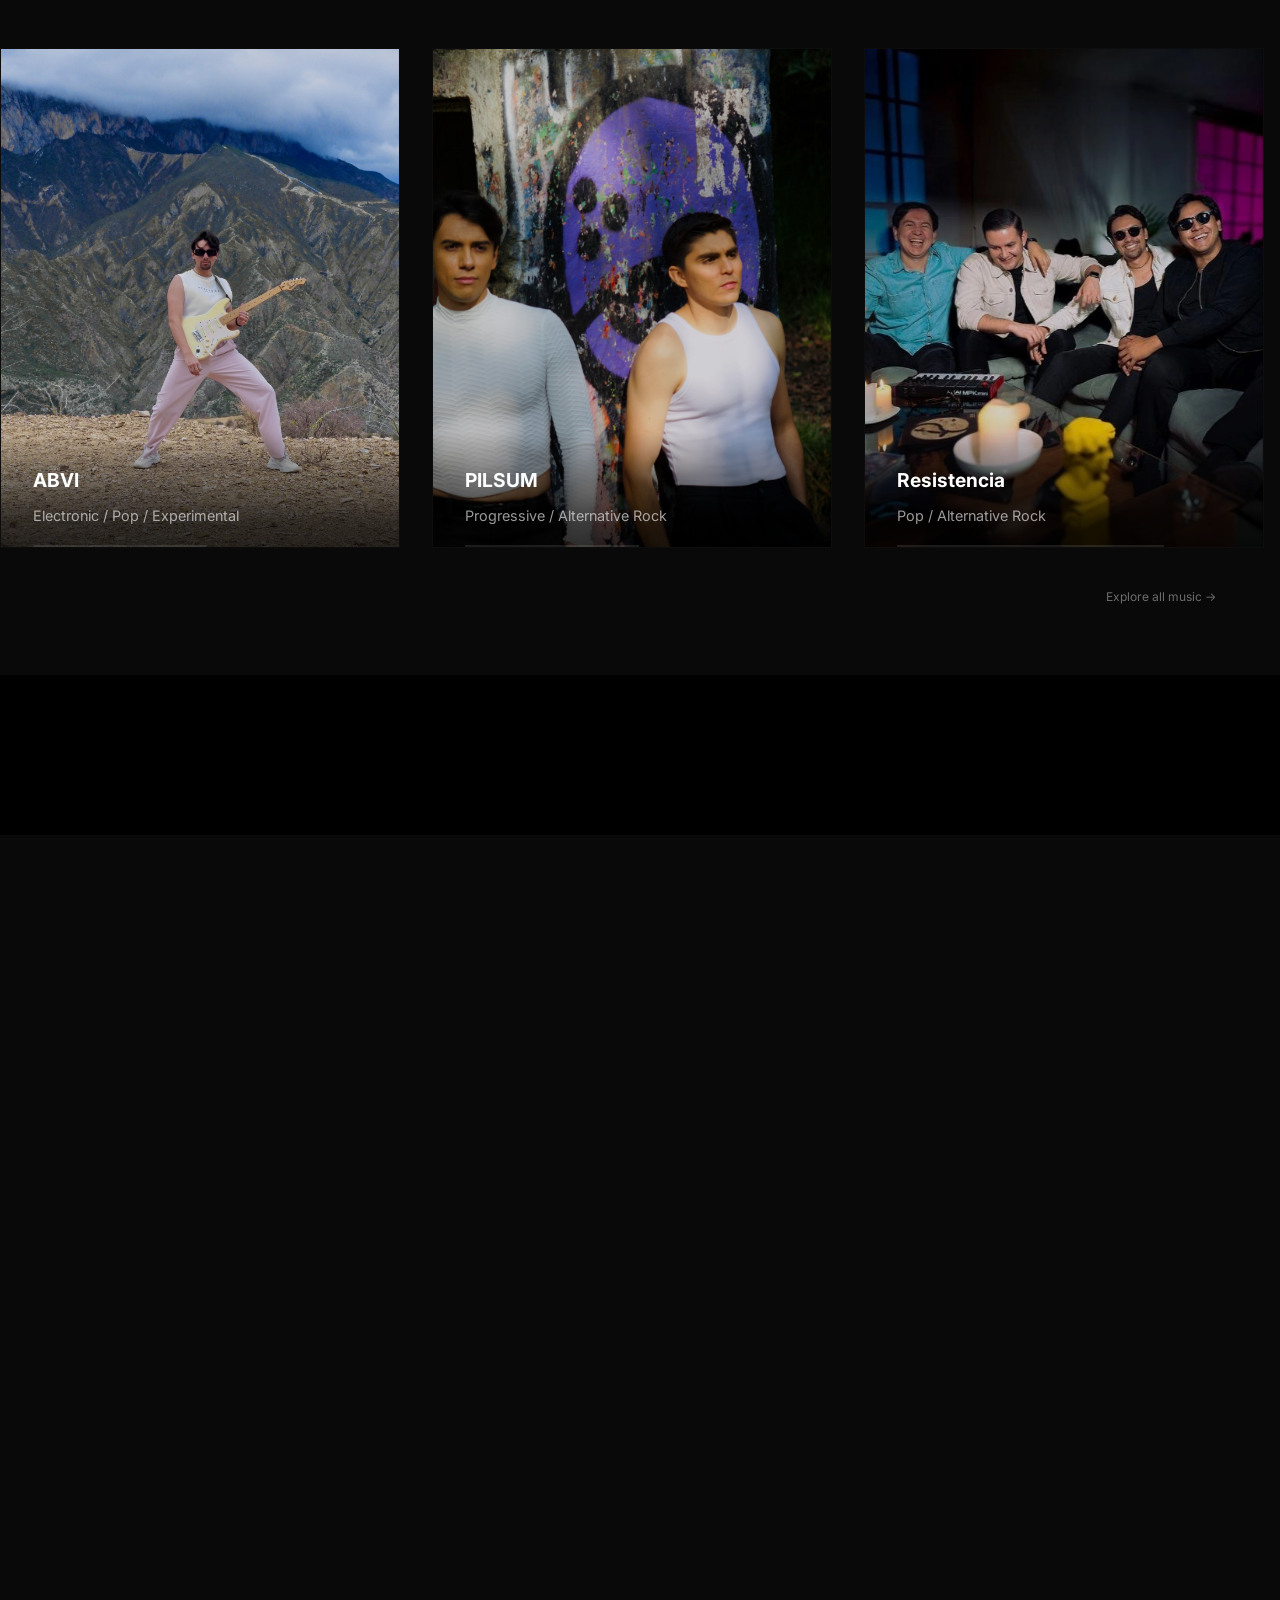
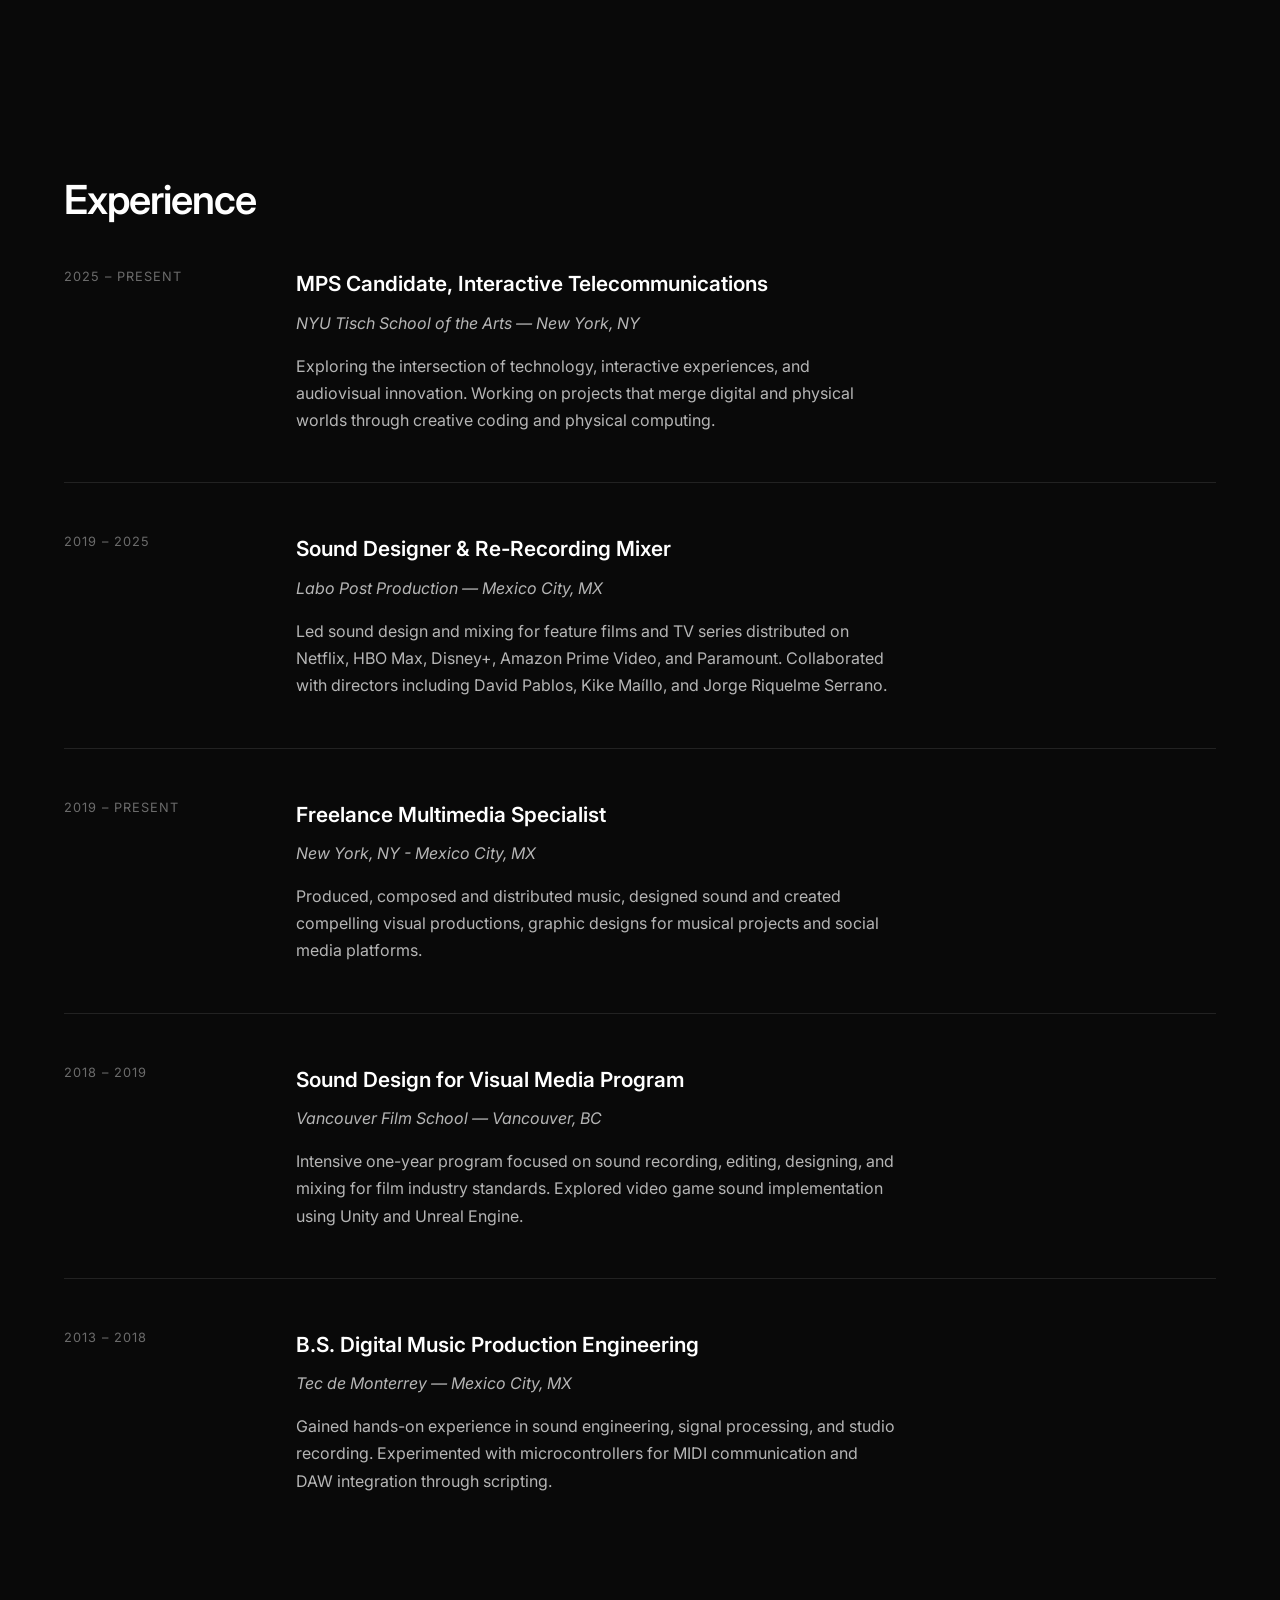
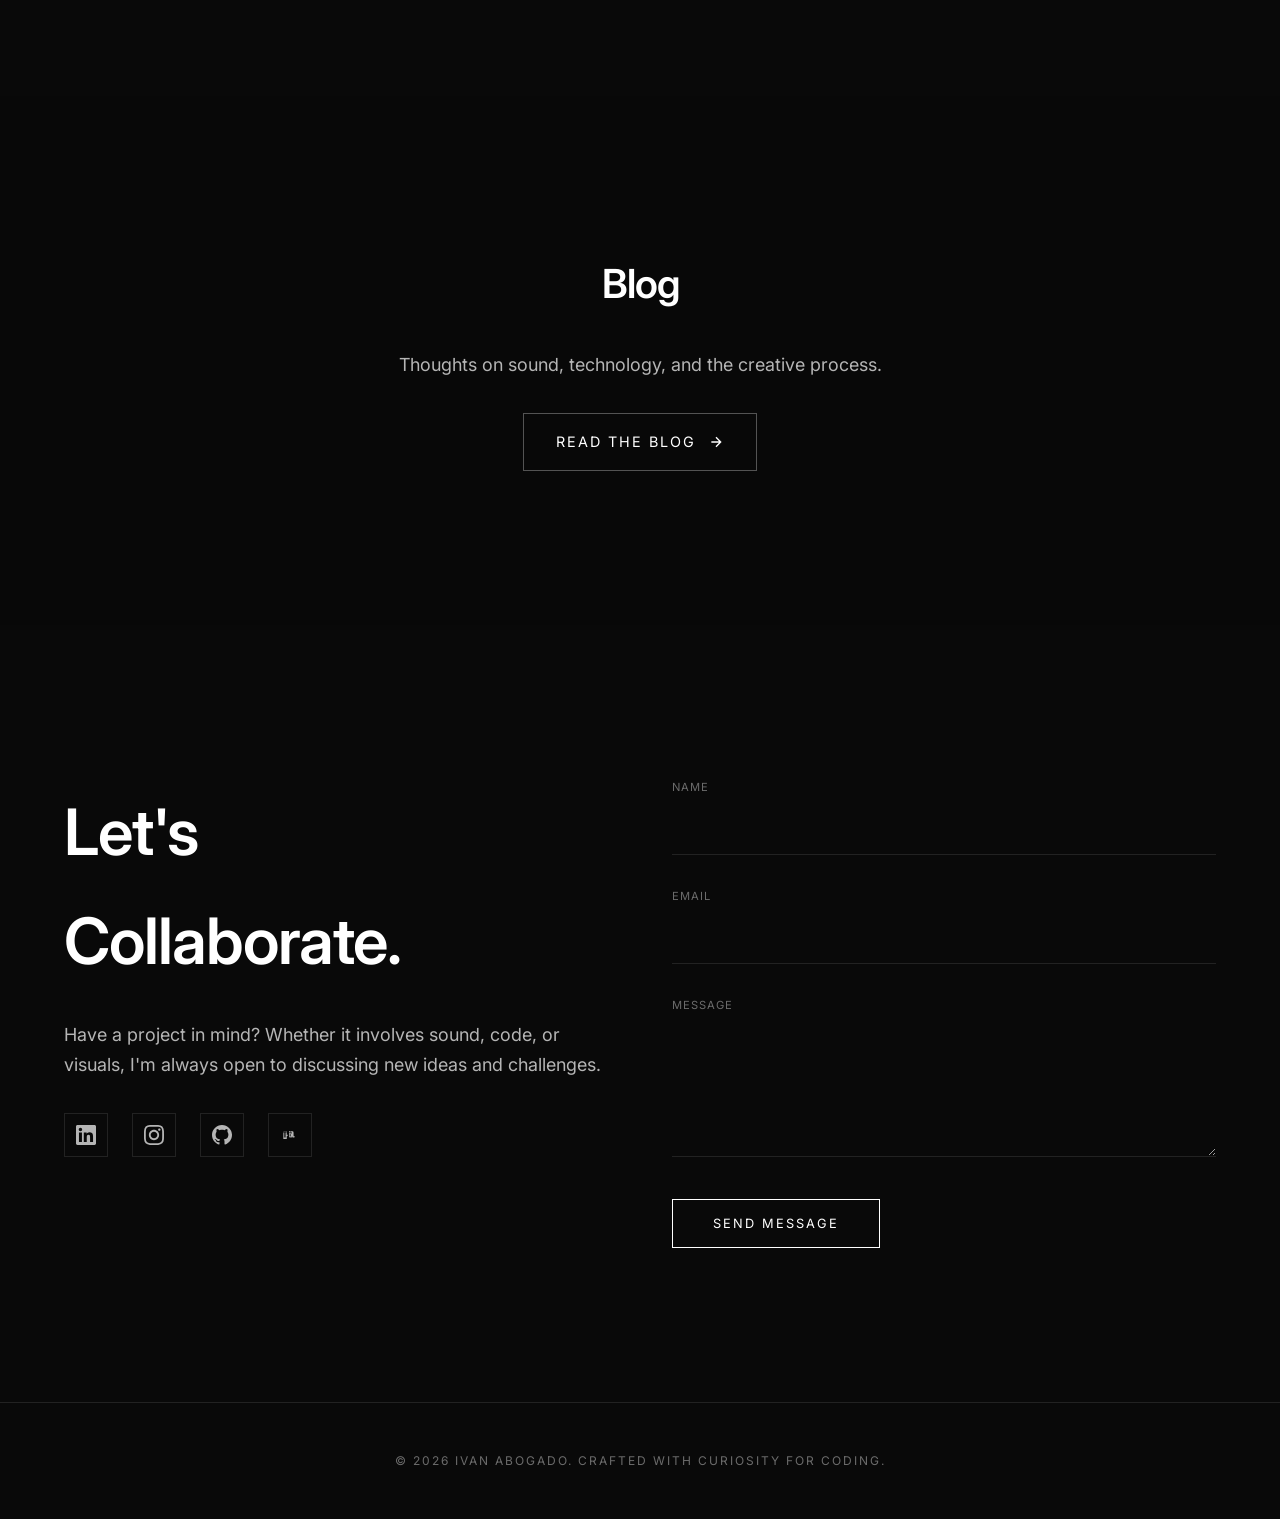
==== commit a9635143: "titles" ====
--- a/index.html
+++ b/index.html
@@ -94,7 +94,7 @@
                         <span class="bento-number">02</span>
                         <img src="myImages/IMG_8143.JPG" alt="Creative Technology" loading="lazy">
                         <div class="bento-content">
-                            <h3>Creative Technology</h3>
+                            <h3>Physical Interactive Art/Objects</h3>
                             <p>Interactive devices and immersive experiences.</p>
                         </div>
                     </a>
@@ -295,7 +295,7 @@
             <!-- Creative Tech Showcase -->
             <div class="project-showcase" id="tech-showcase">
                 <div class="showcase-header">
-                    <h3 class="fade-in">Creative Technology</h3>
+                    <h3 class="fade-in">Physical Interactive Art/Objects</h3>
                     <span class="scroll-hint fade-in">Drag to explore</span>
                 </div>
                 <div class="showcase-track">
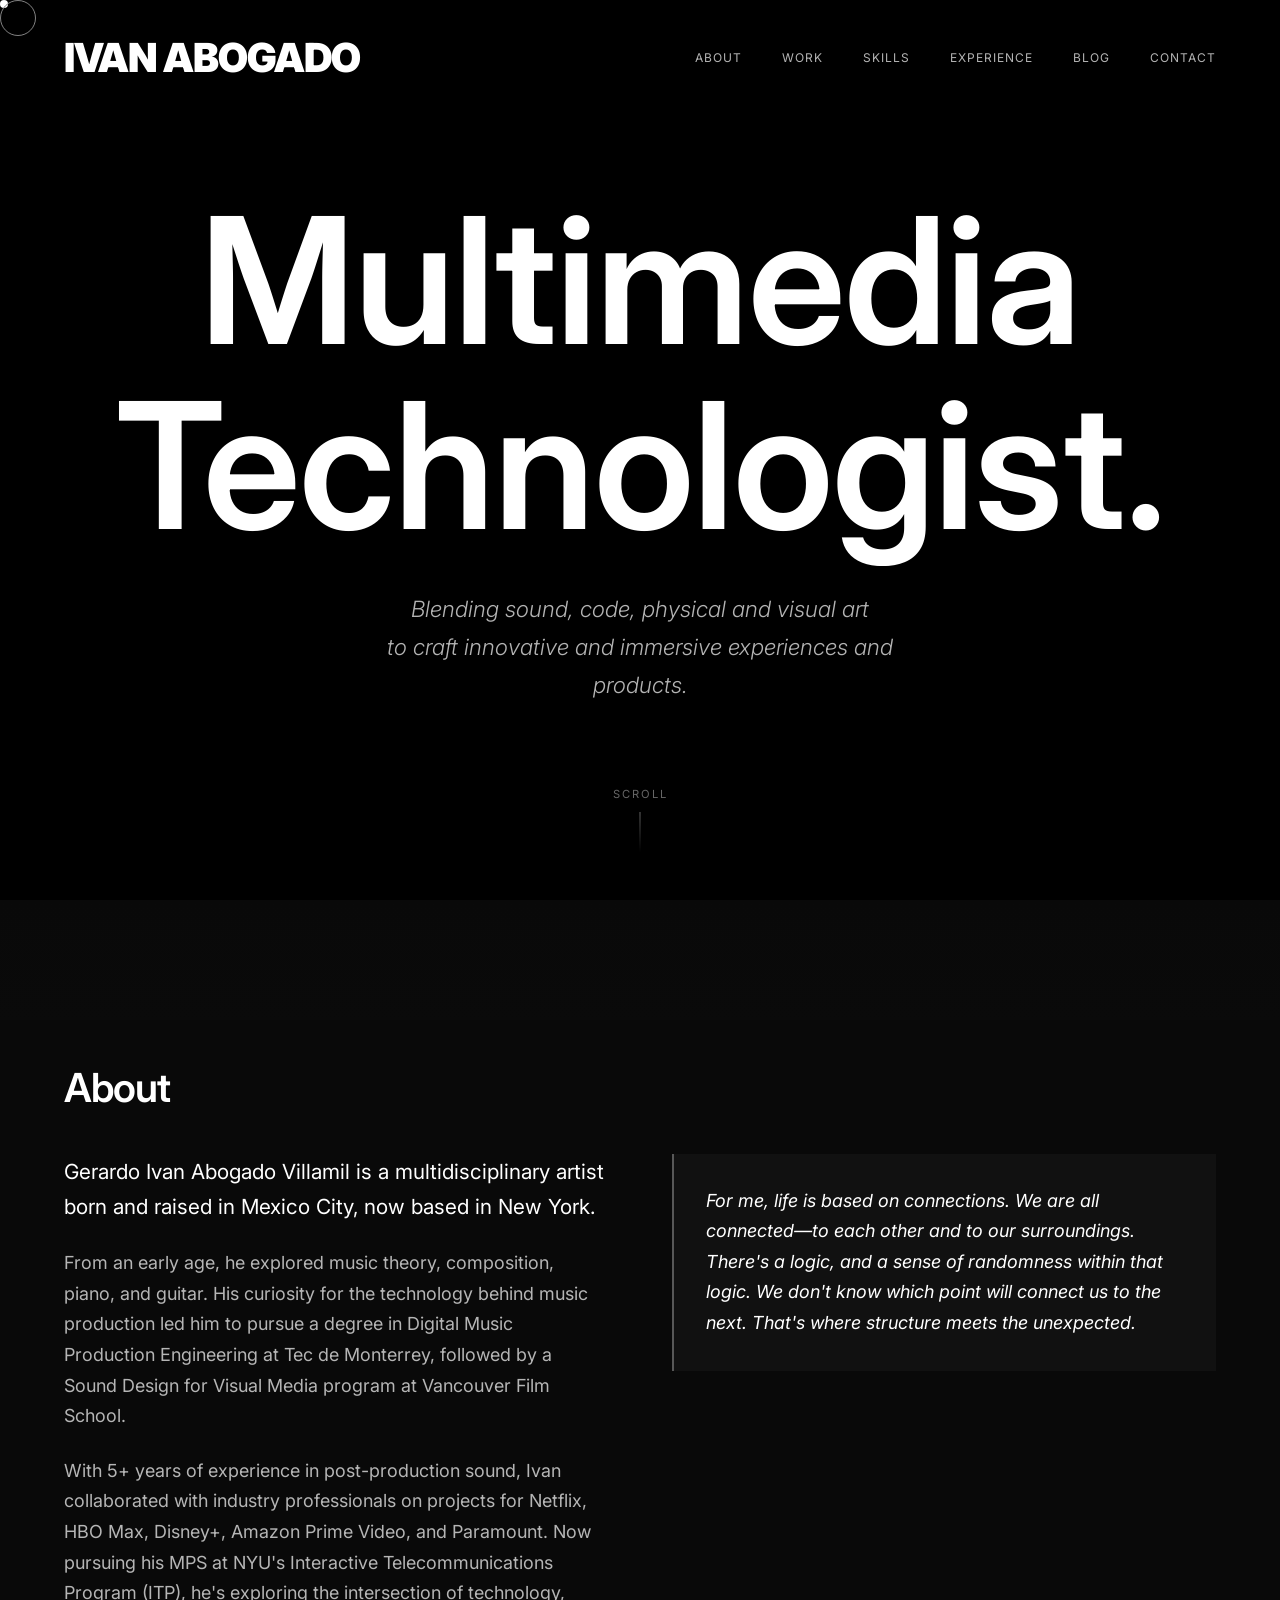
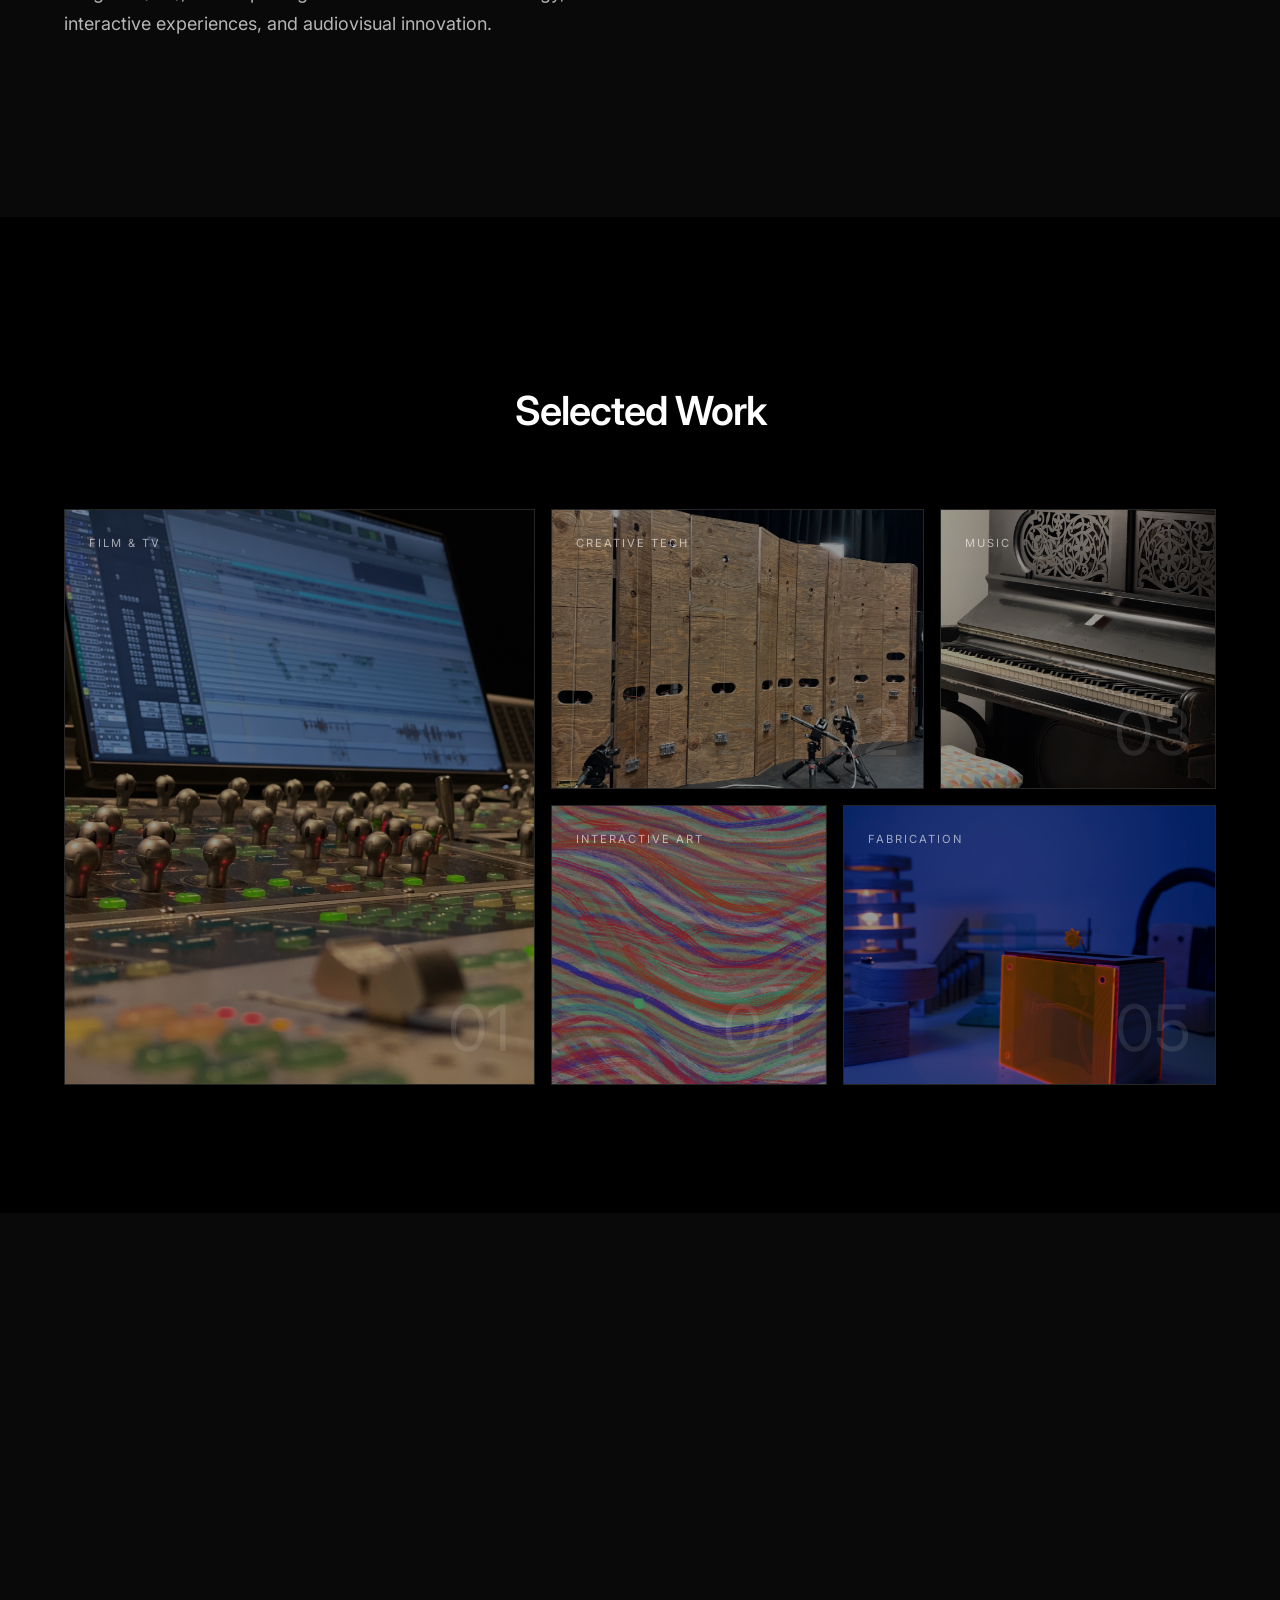
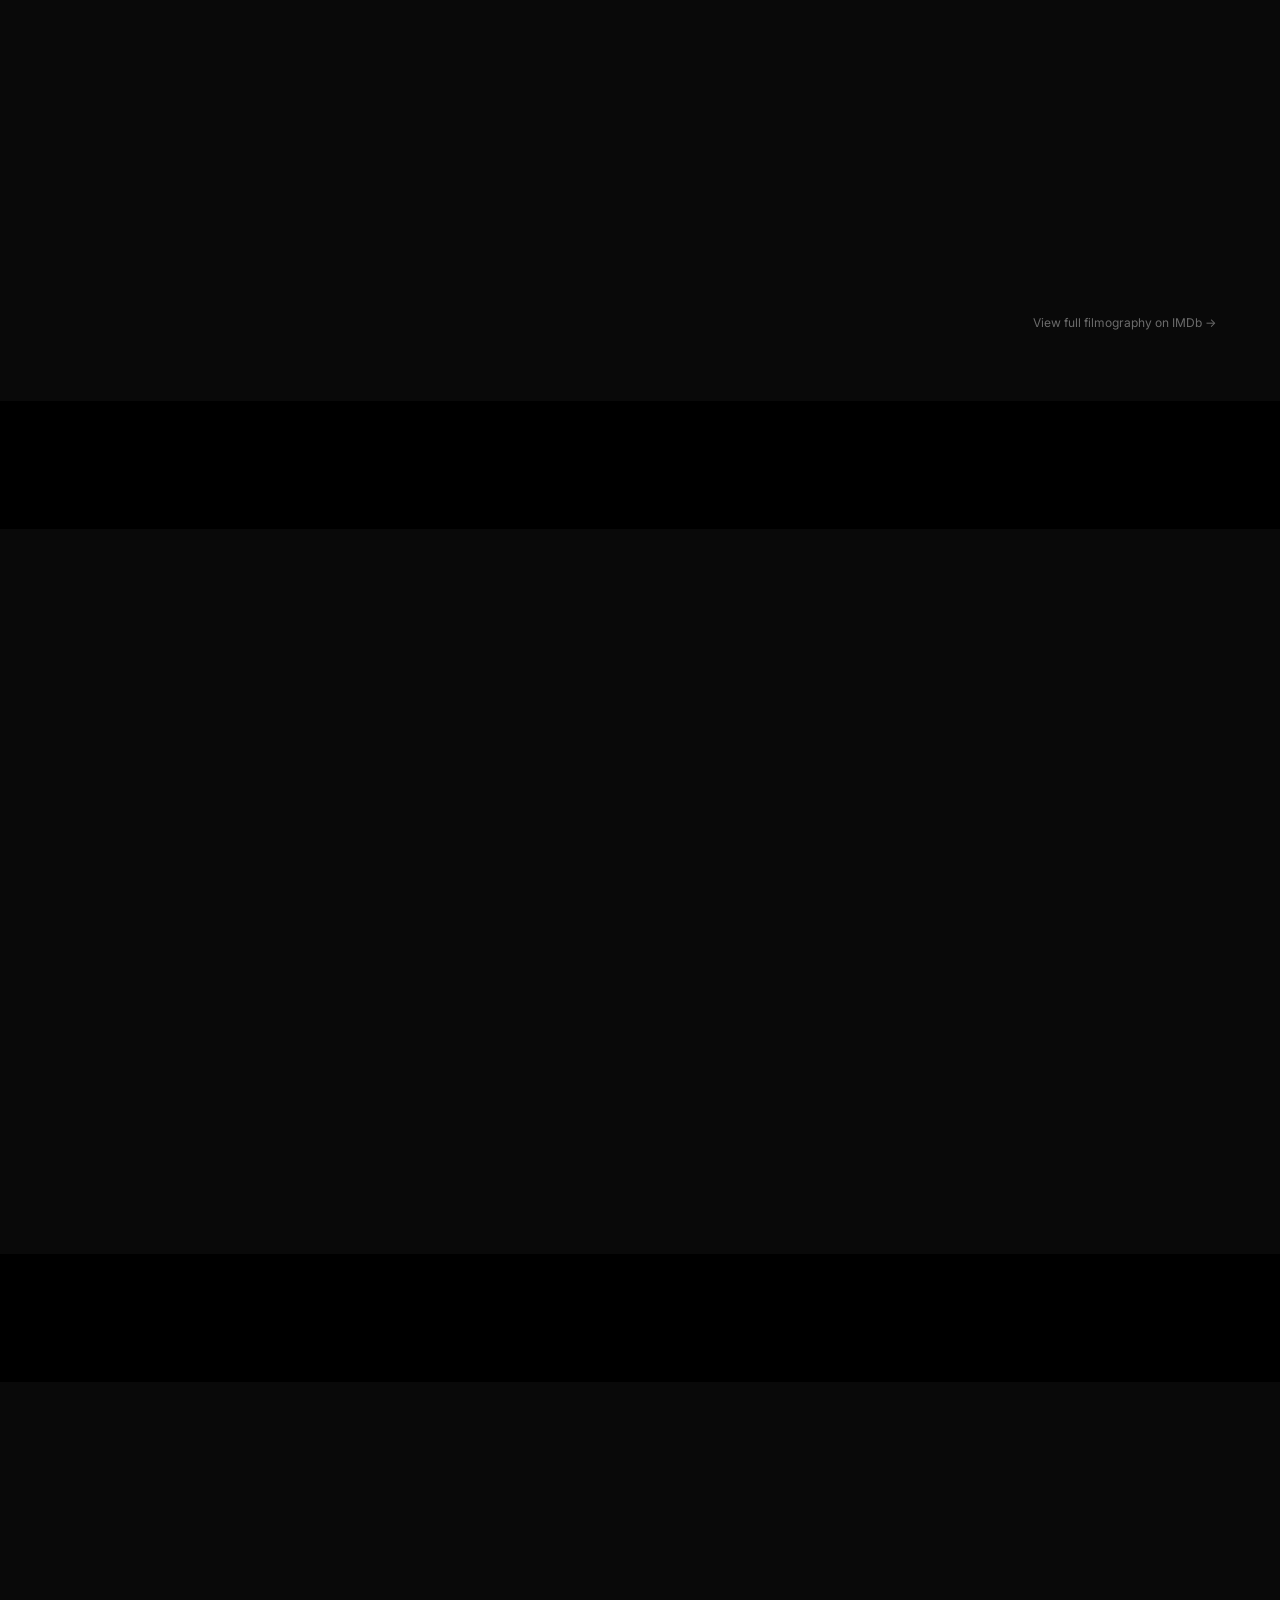
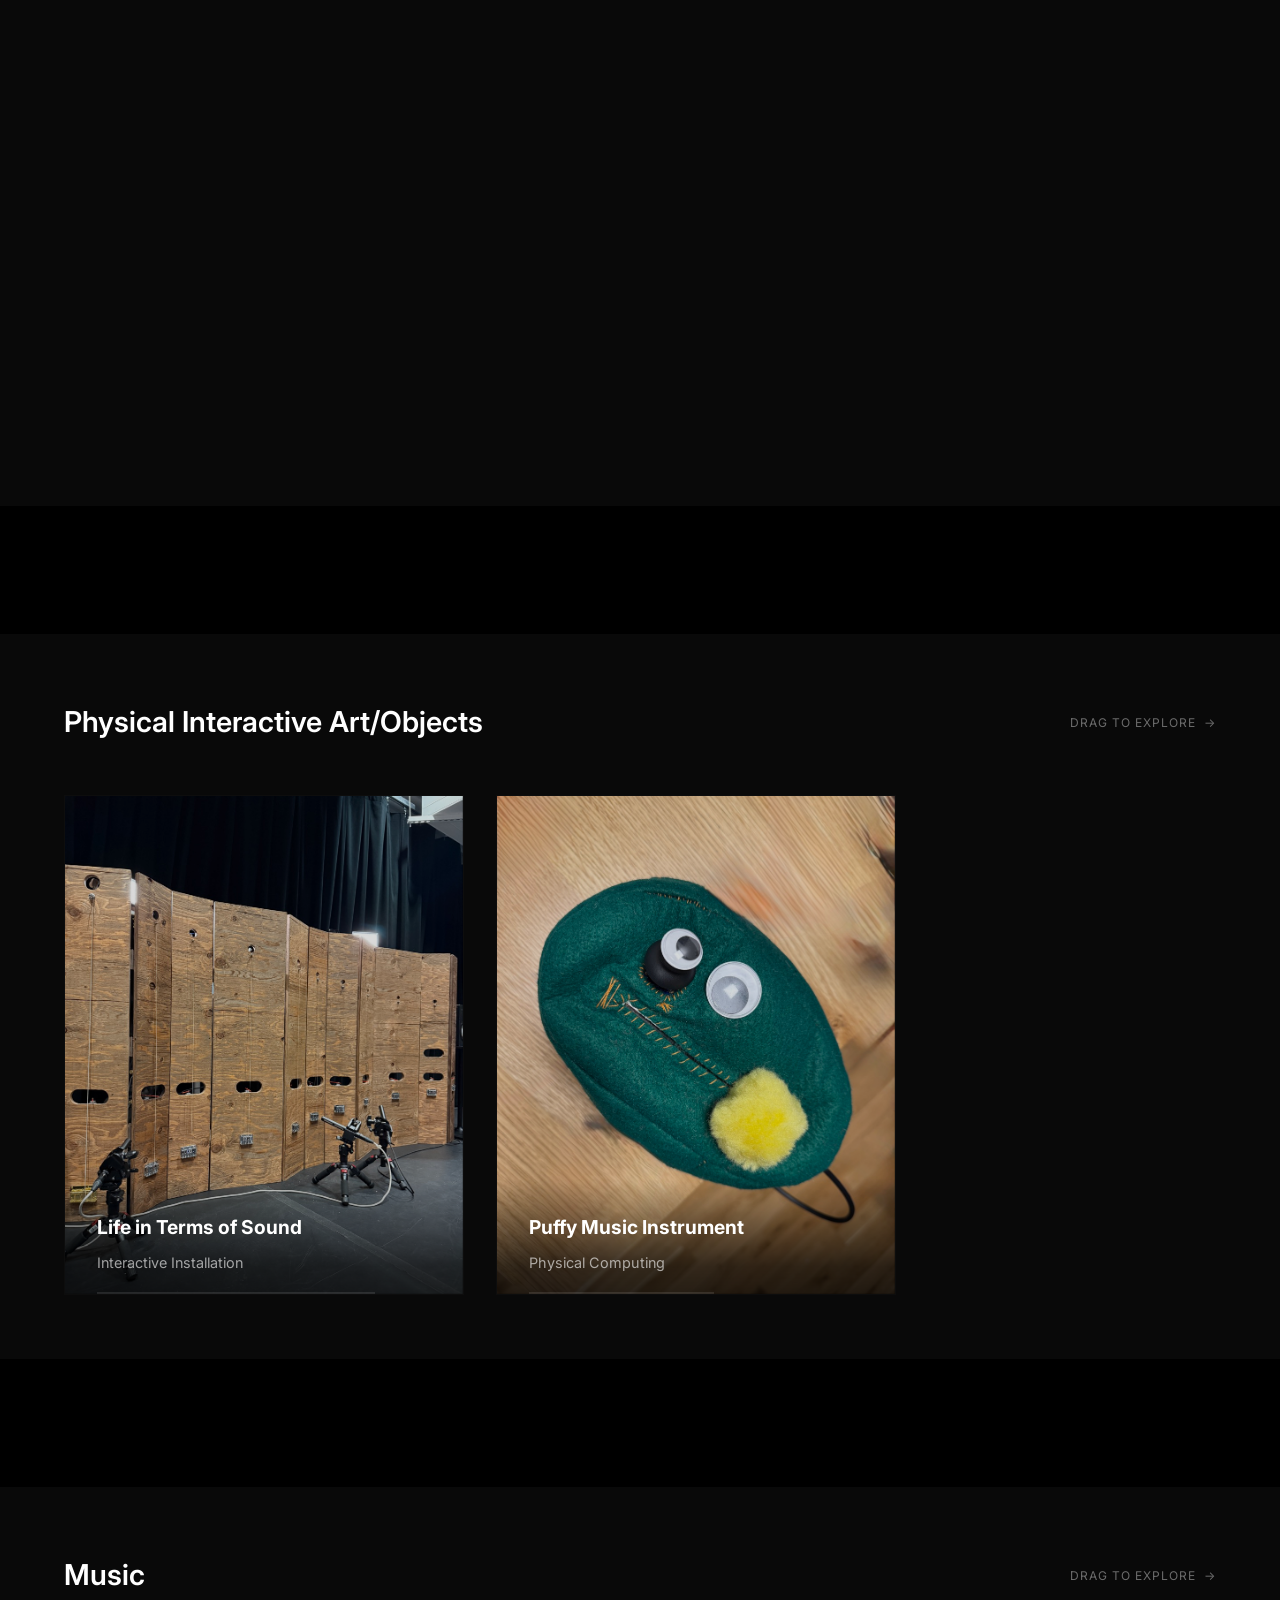
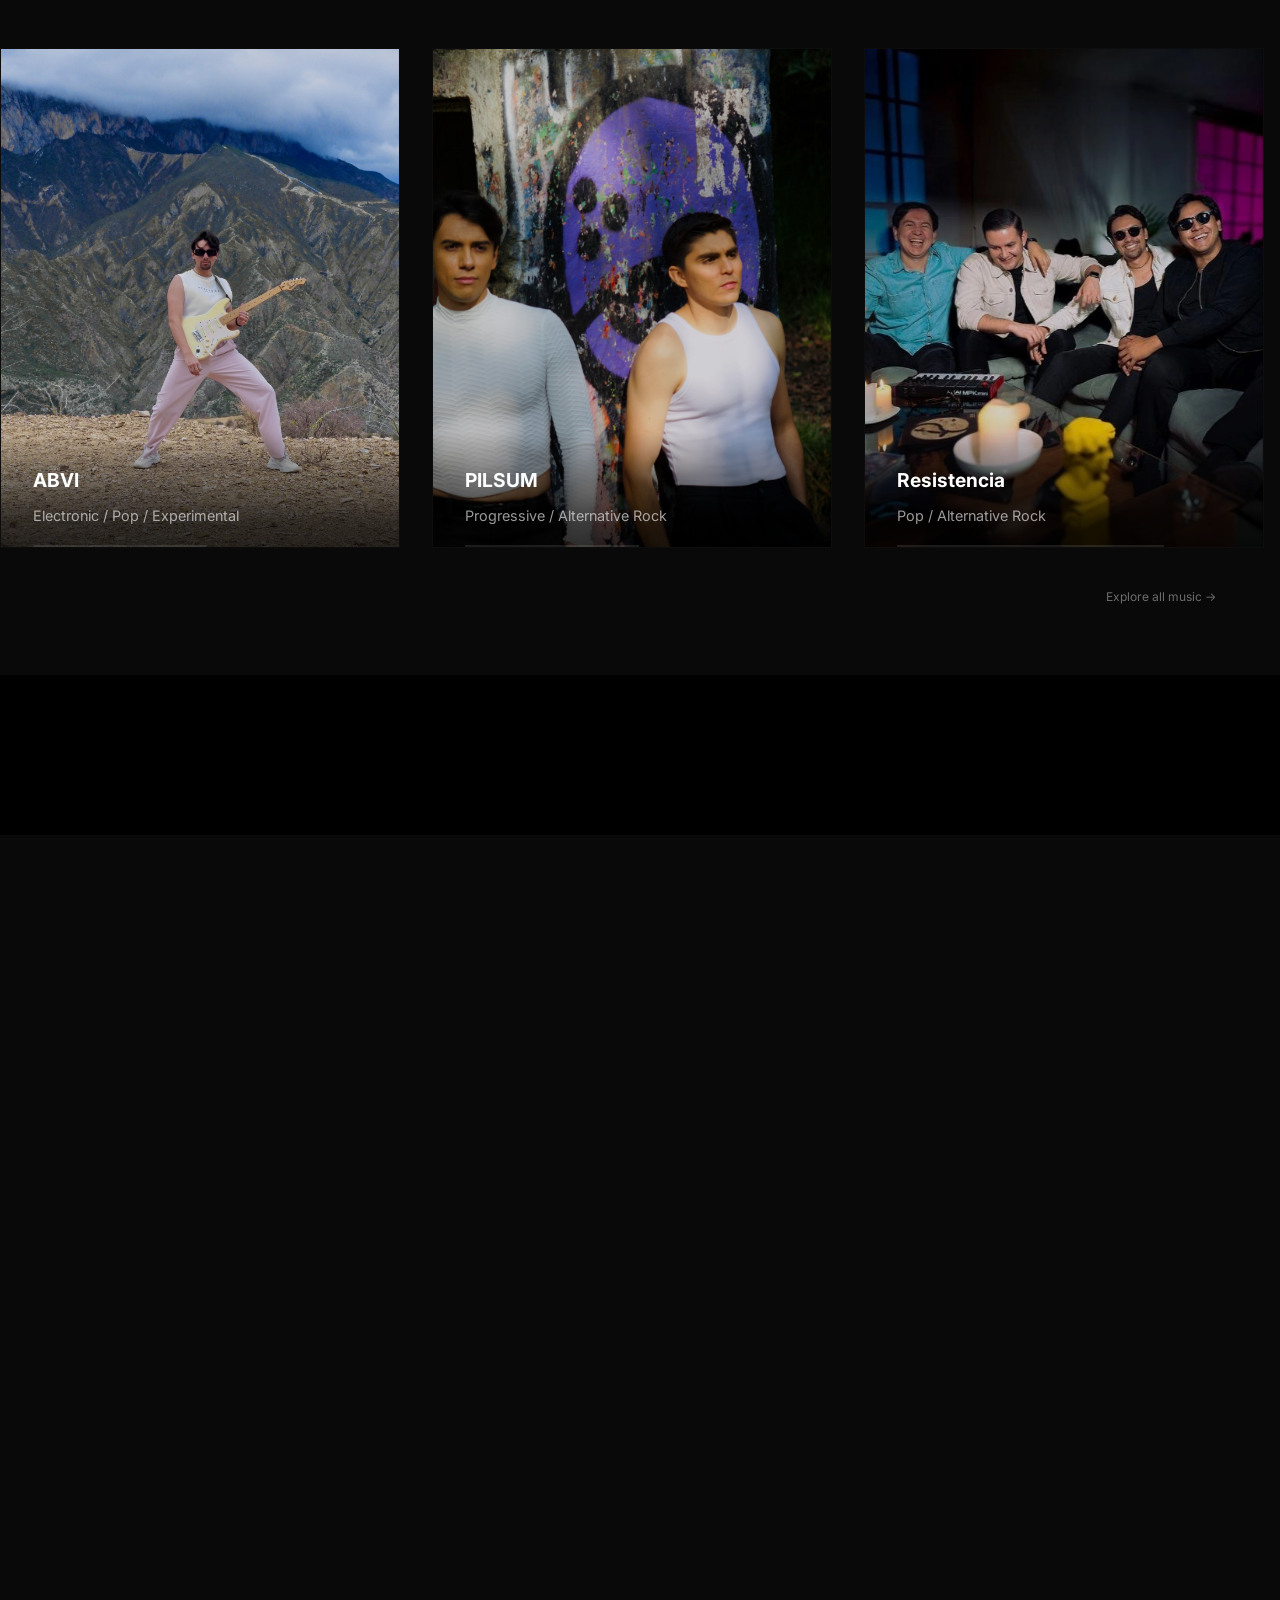
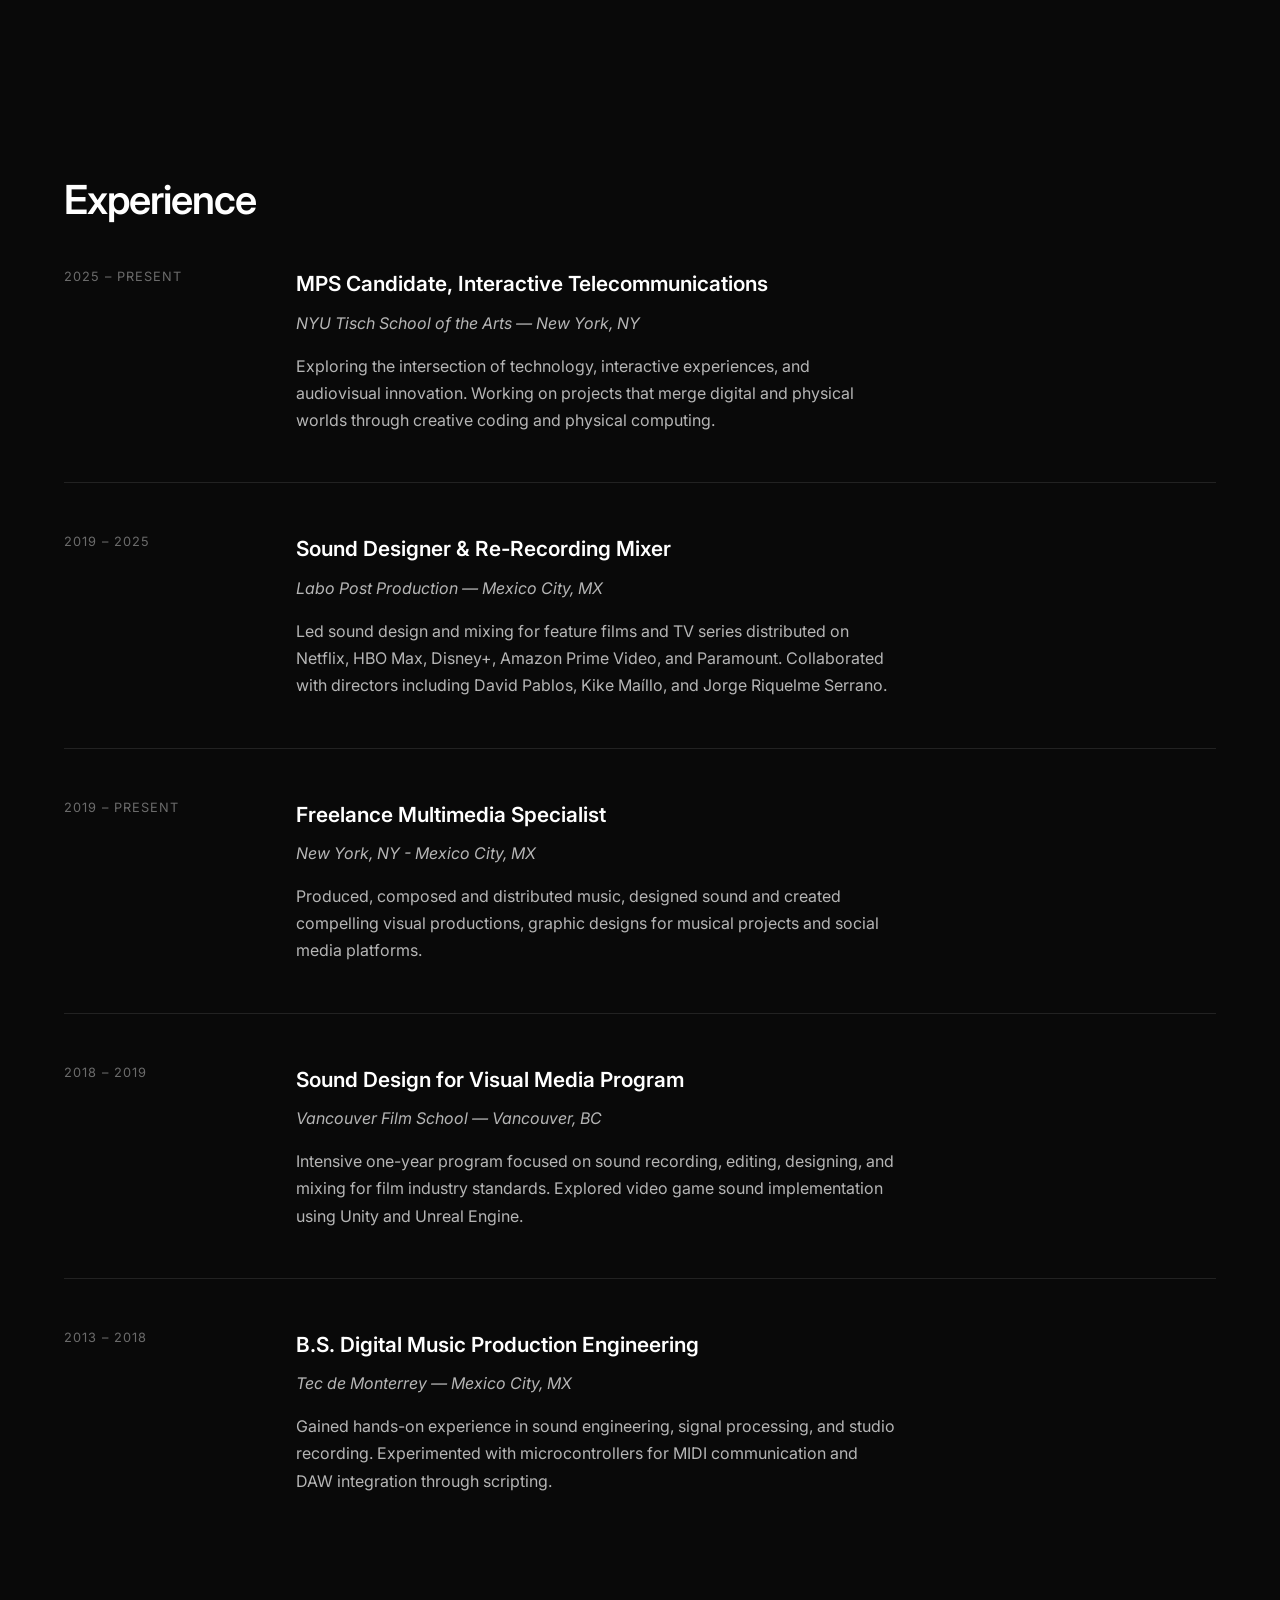
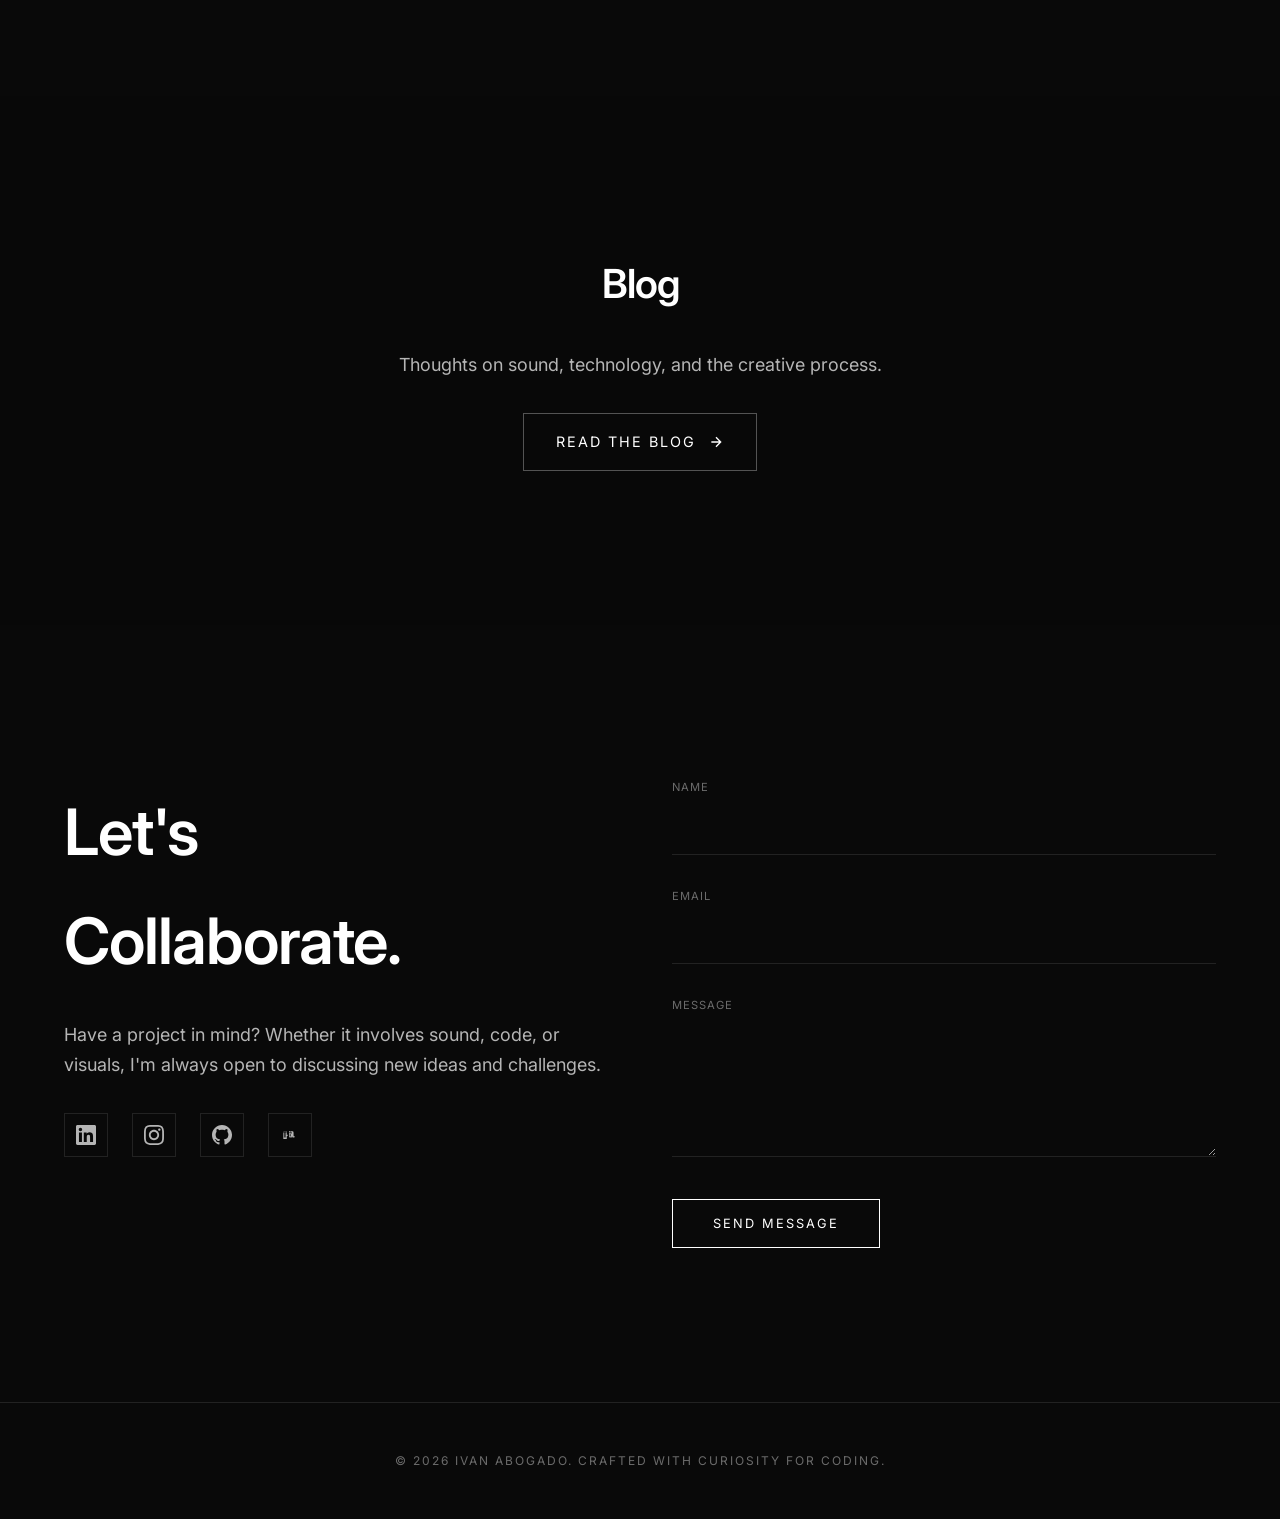
==== commit 469c6392: "thought" ====
--- a/index.html
+++ b/index.html
@@ -66,7 +66,7 @@
                     </div>
                     <div class="philosophy fade-in">
                         <p>
-                            "Life is based on connections. We are all connected—to each other and to our surroundings. There's a logic, and a sense of randomness within that logic. We don't know which point will connect us to the next. That's where structure meets the unexpected."
+                            For me, life is based on connections. We are all connected—to each other and to our surroundings. There's a logic, and a sense of randomness within that logic. We don't know which point will connect us to the next. That's where structure meets the unexpected.
                         </p>
                     </div>
                 </div>
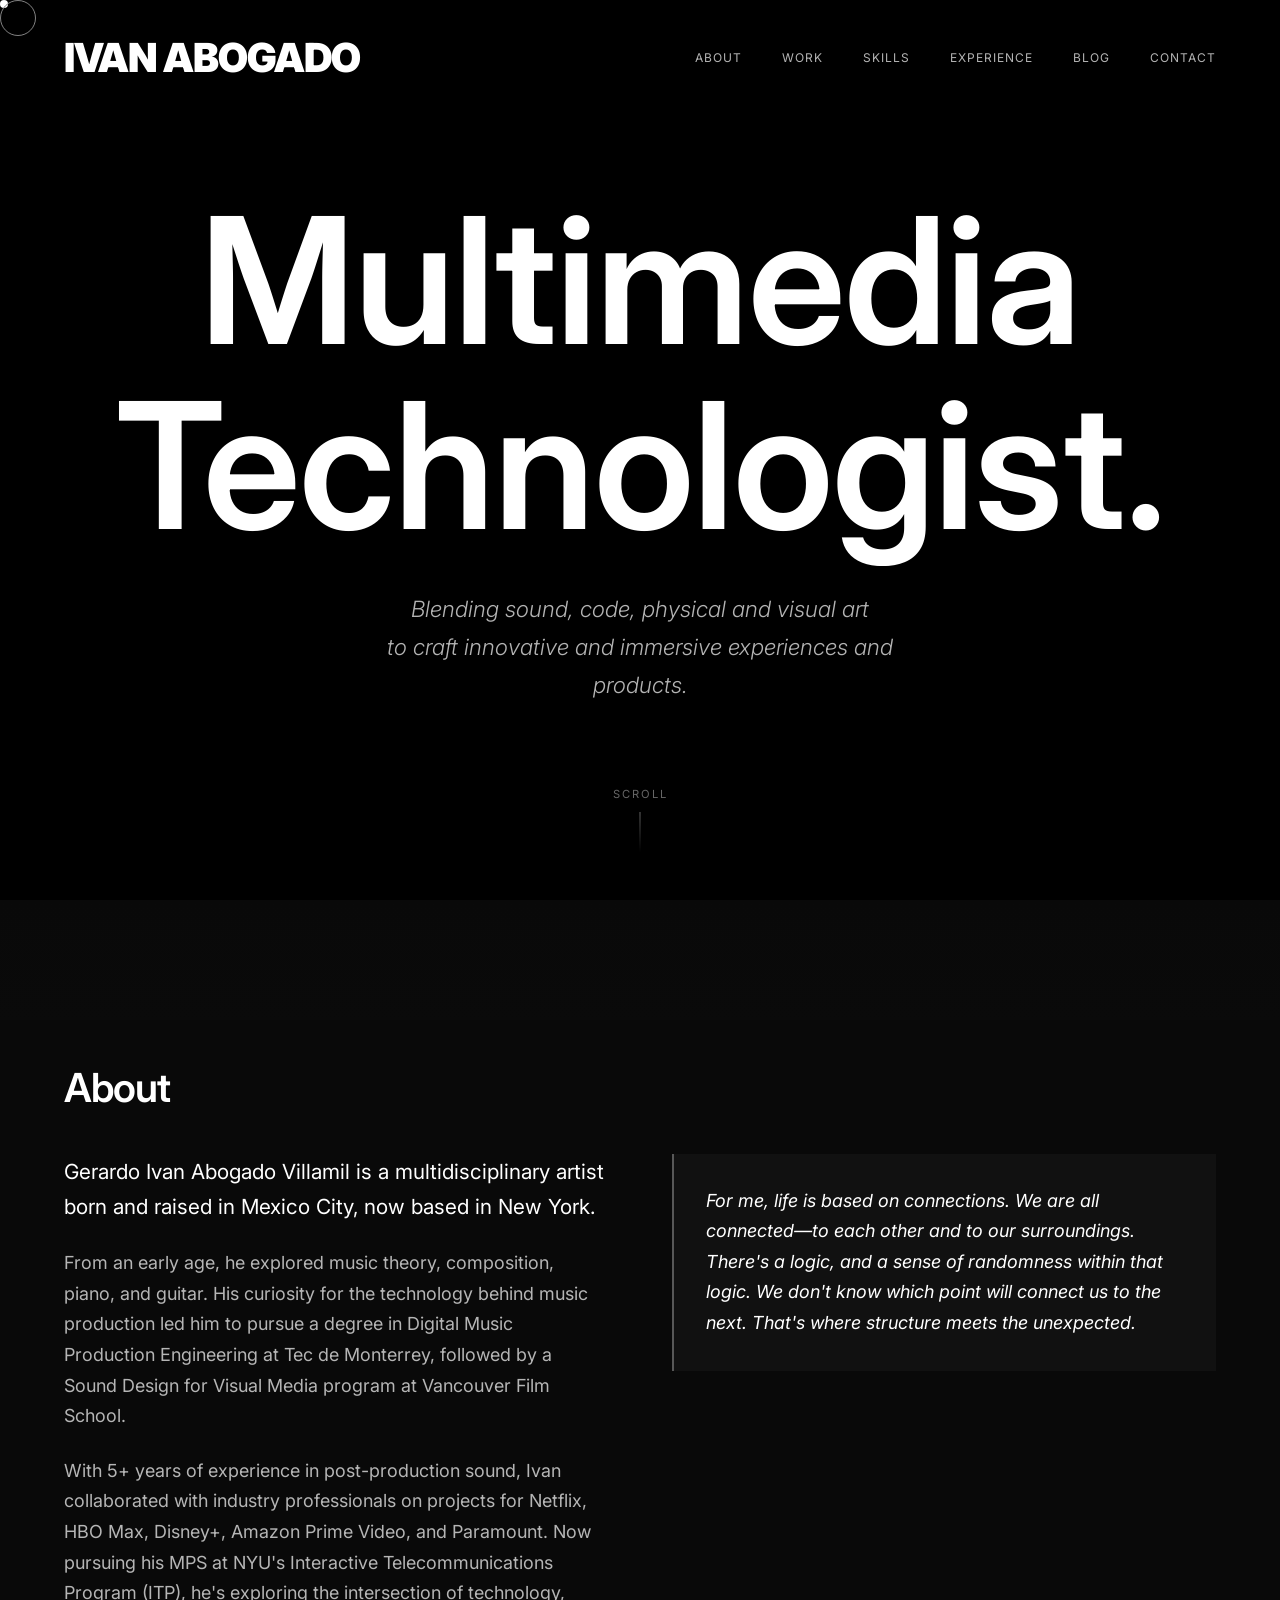
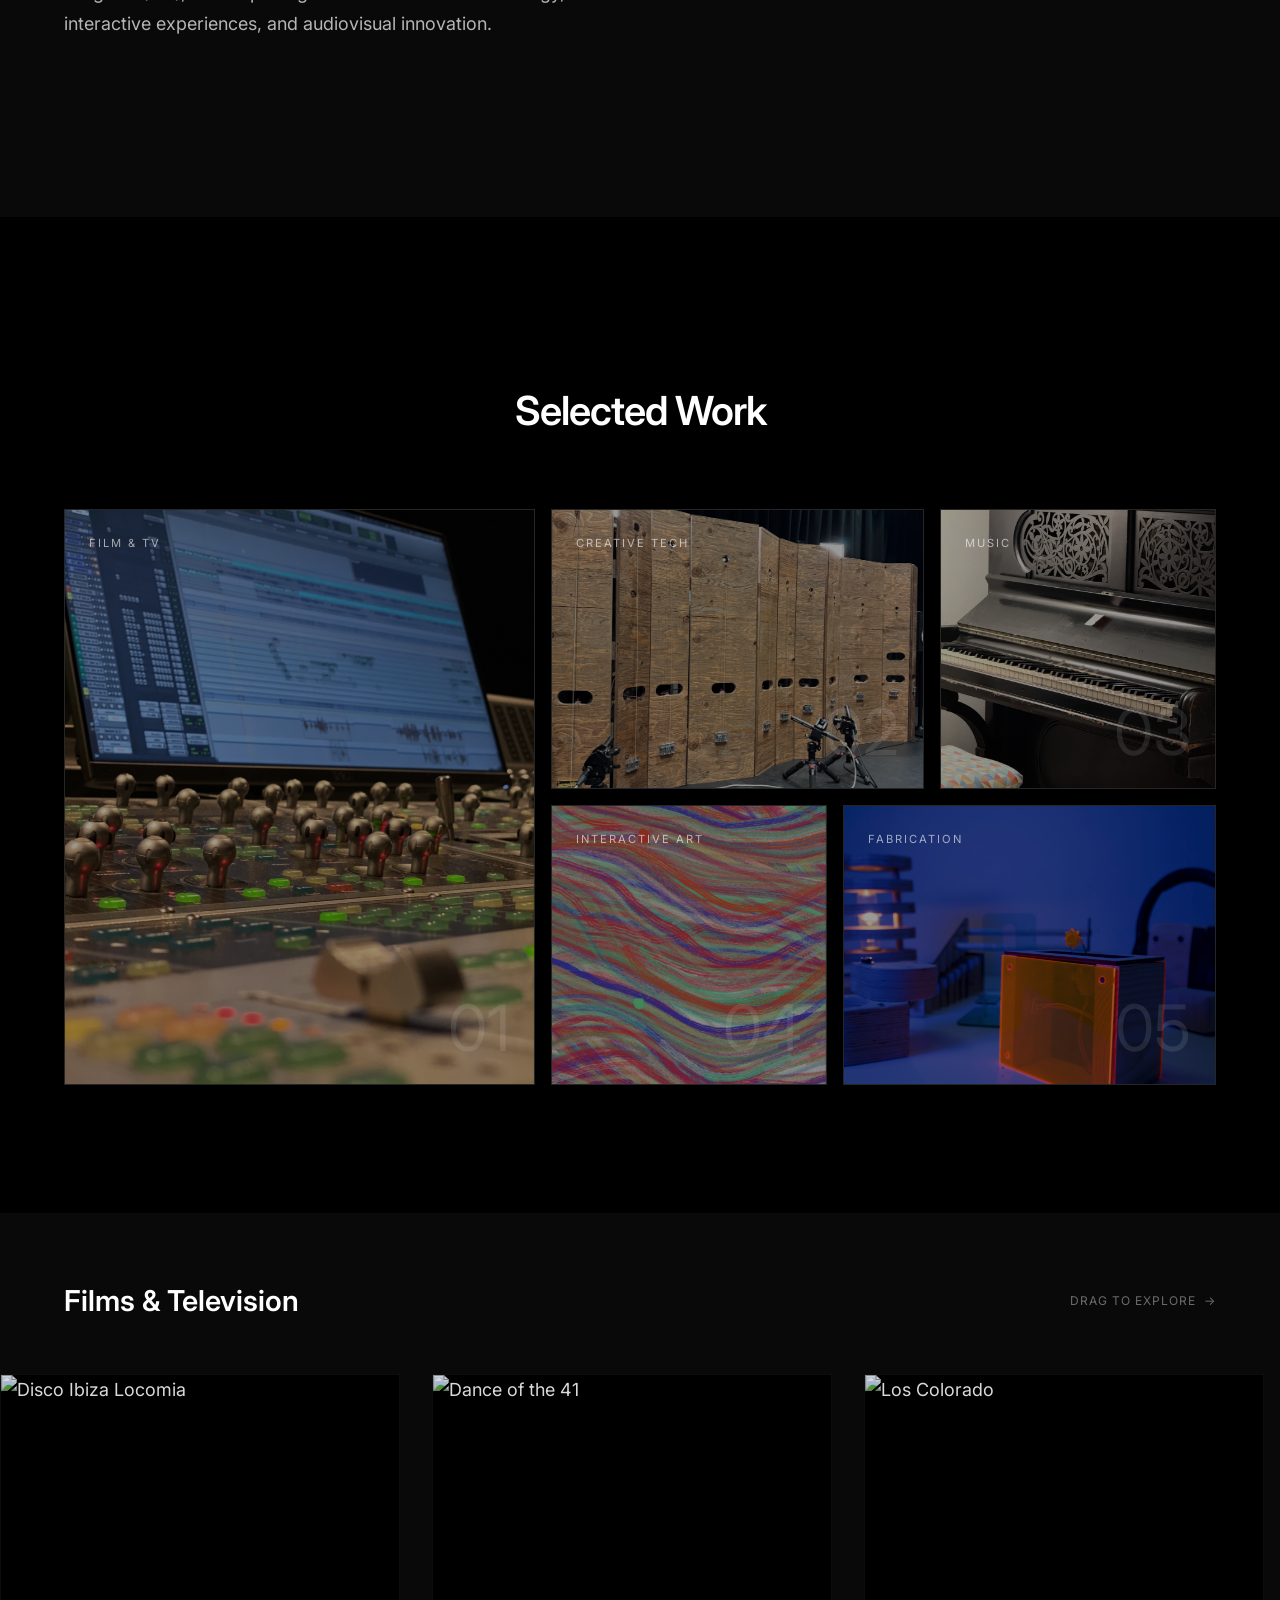
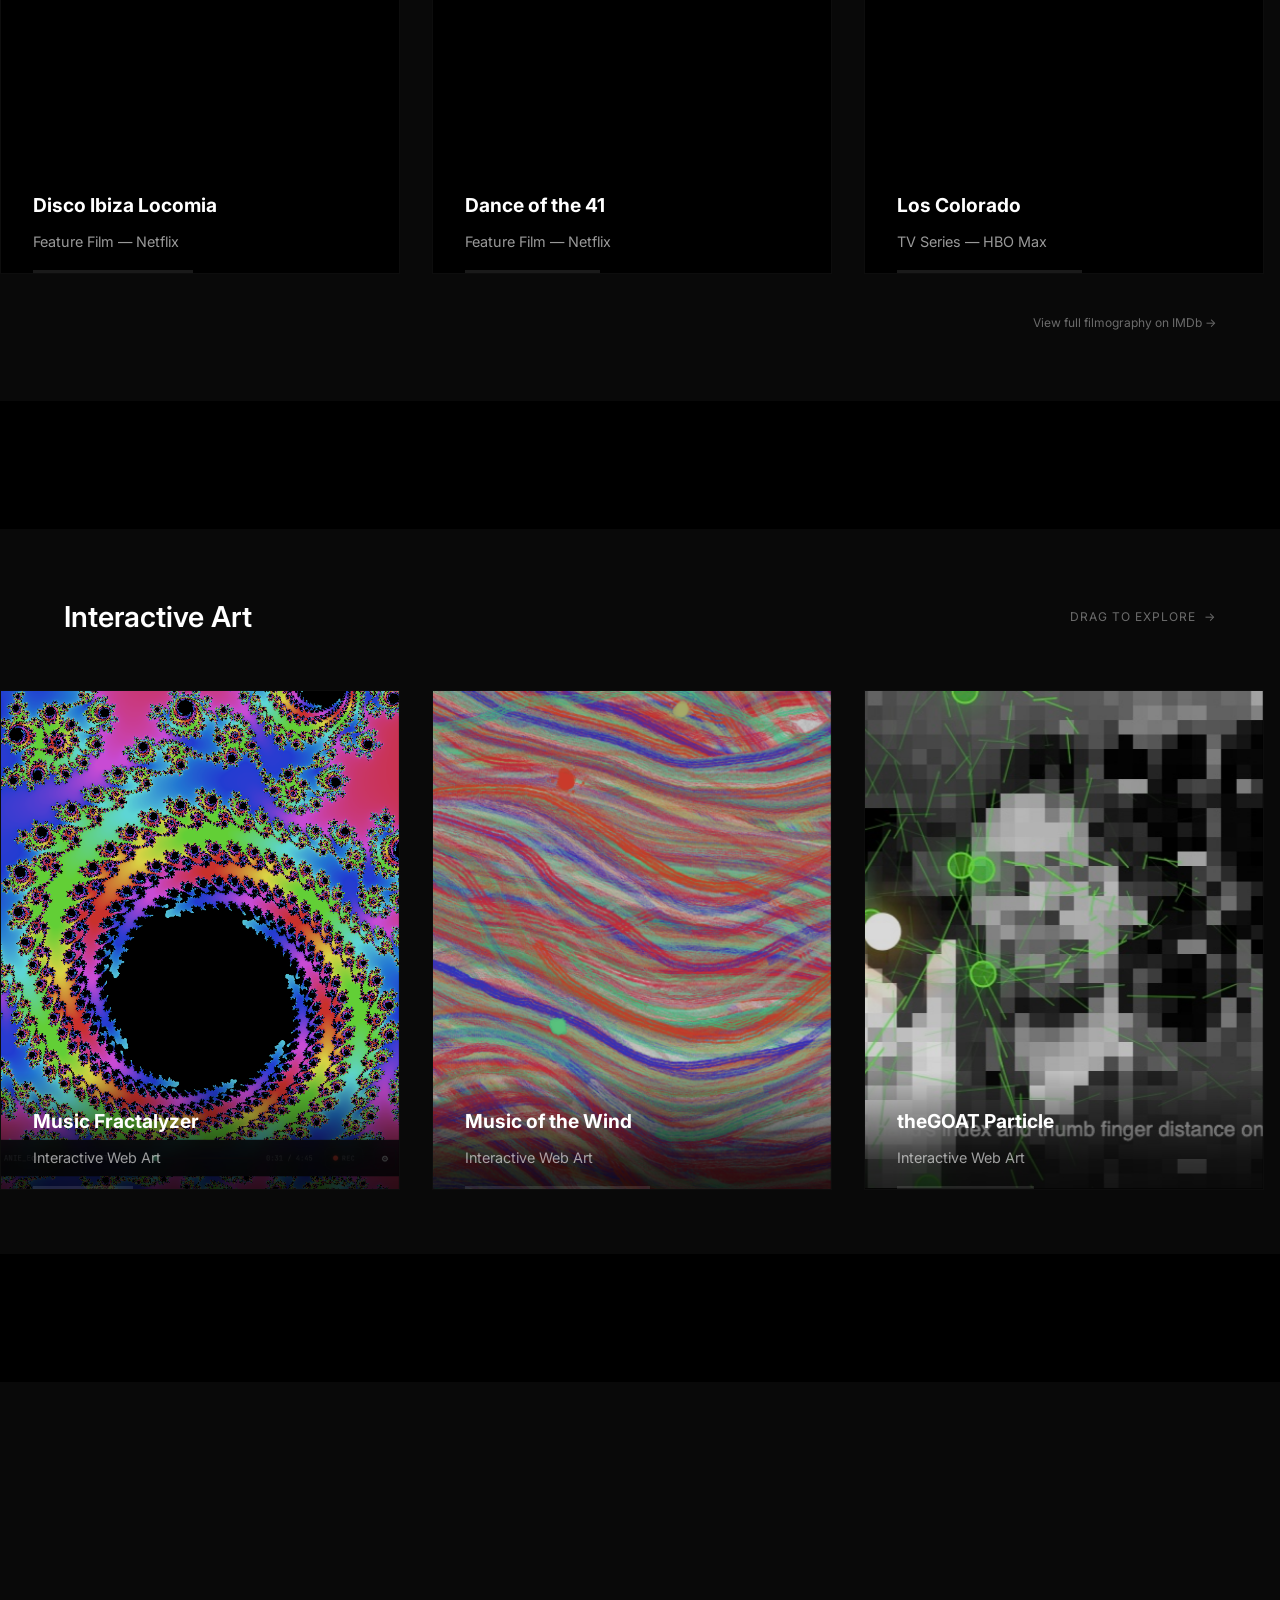
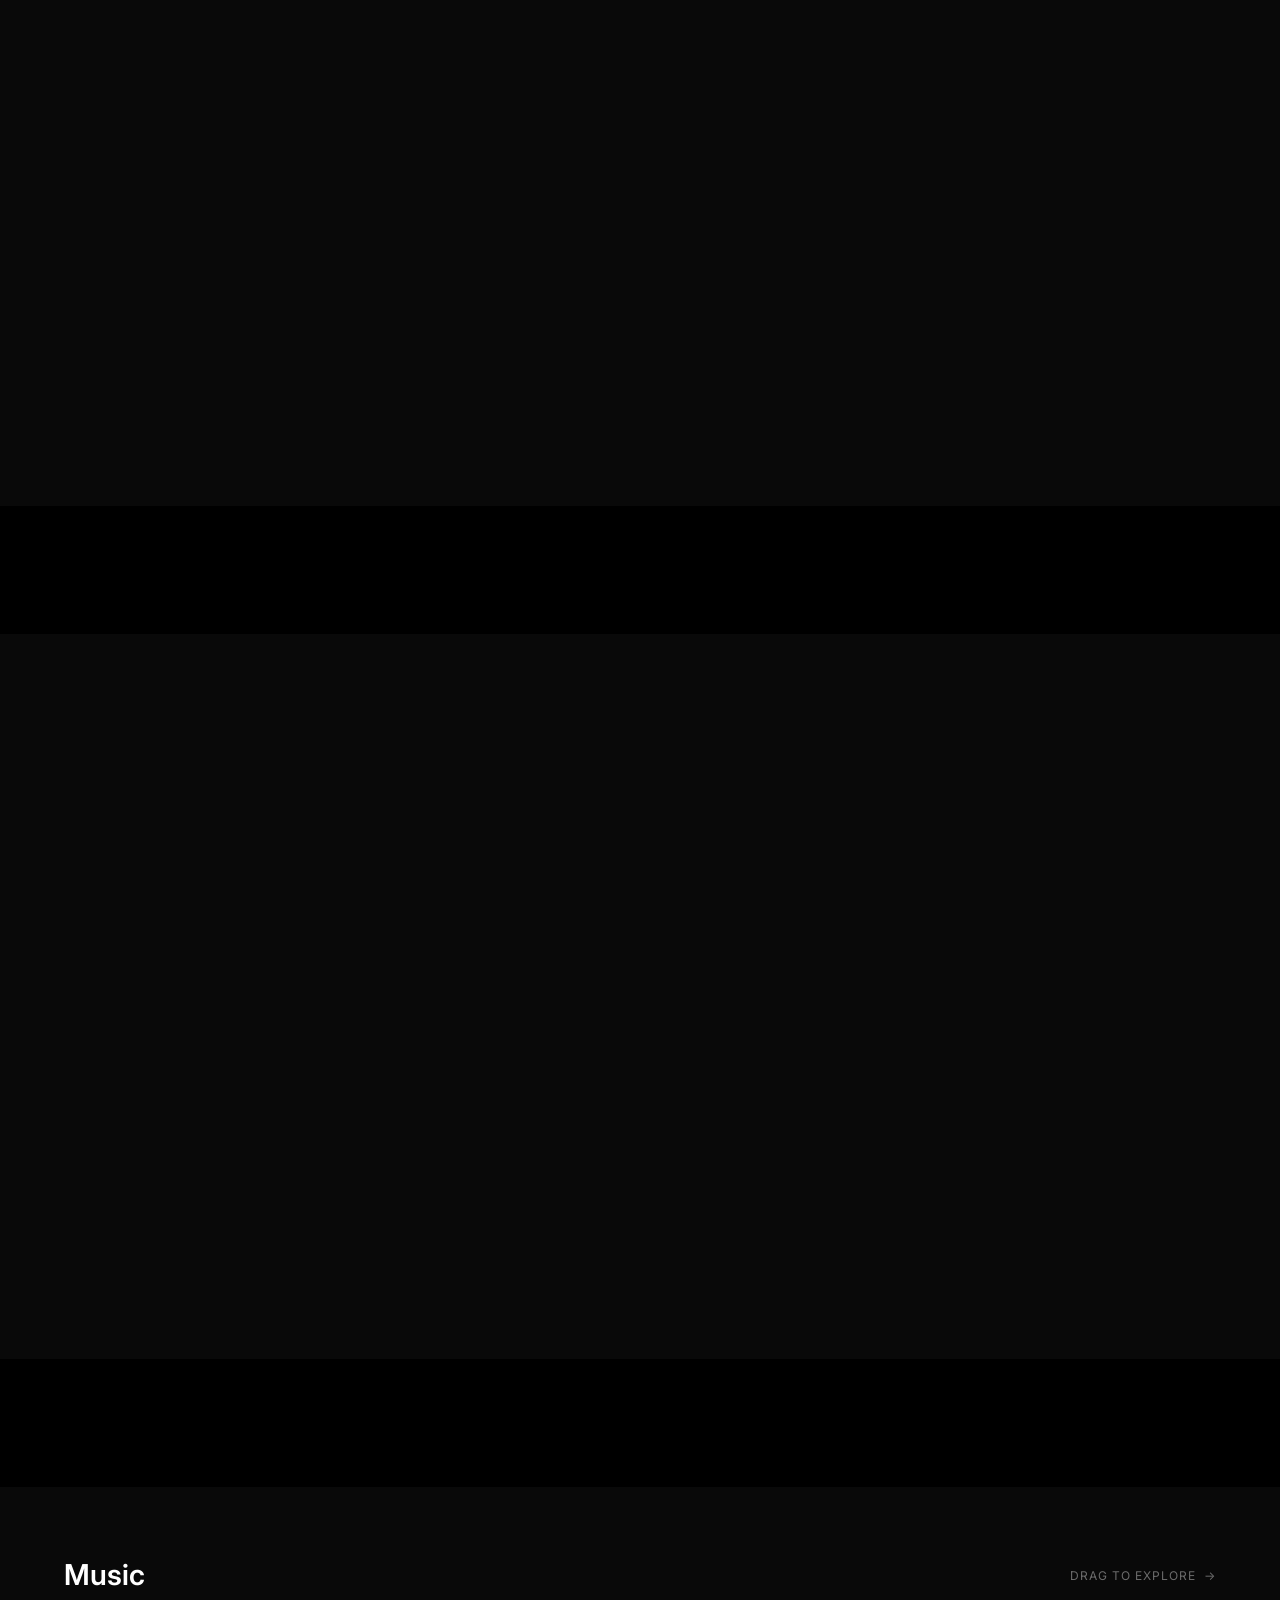
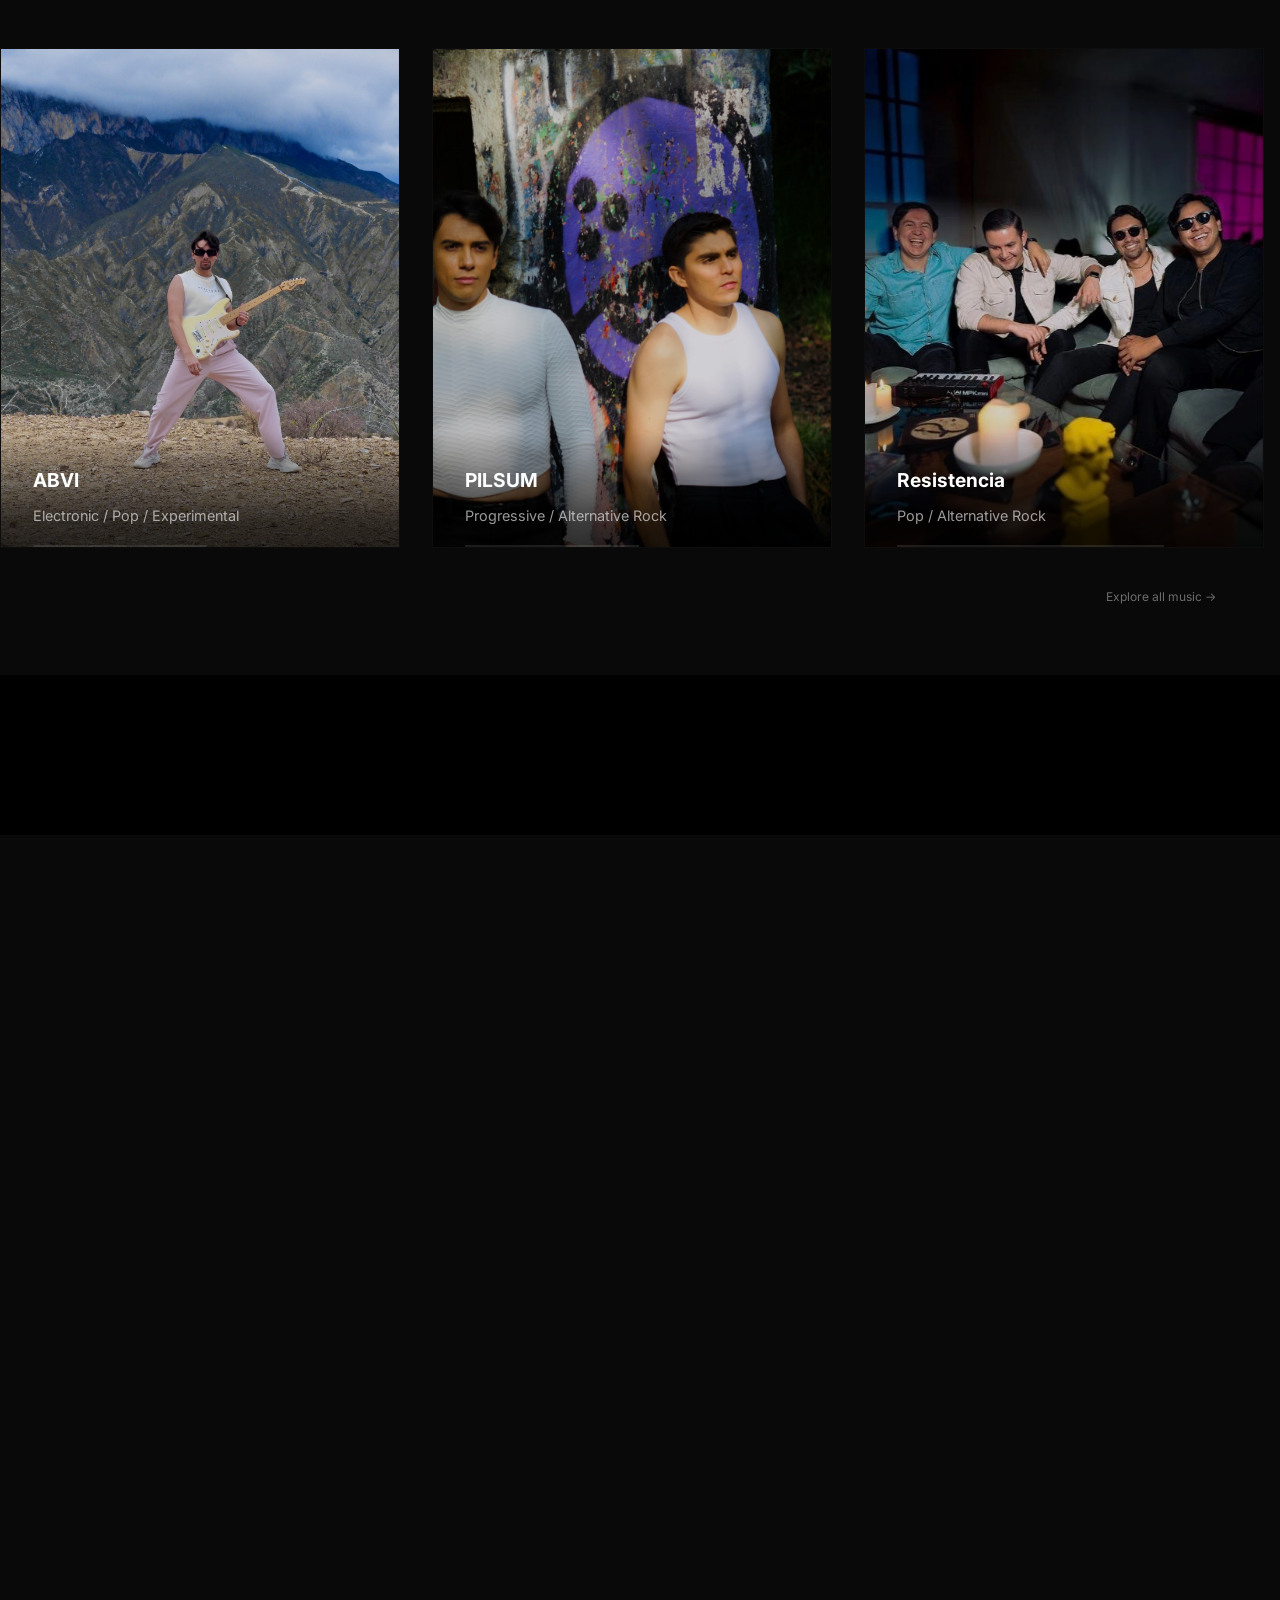
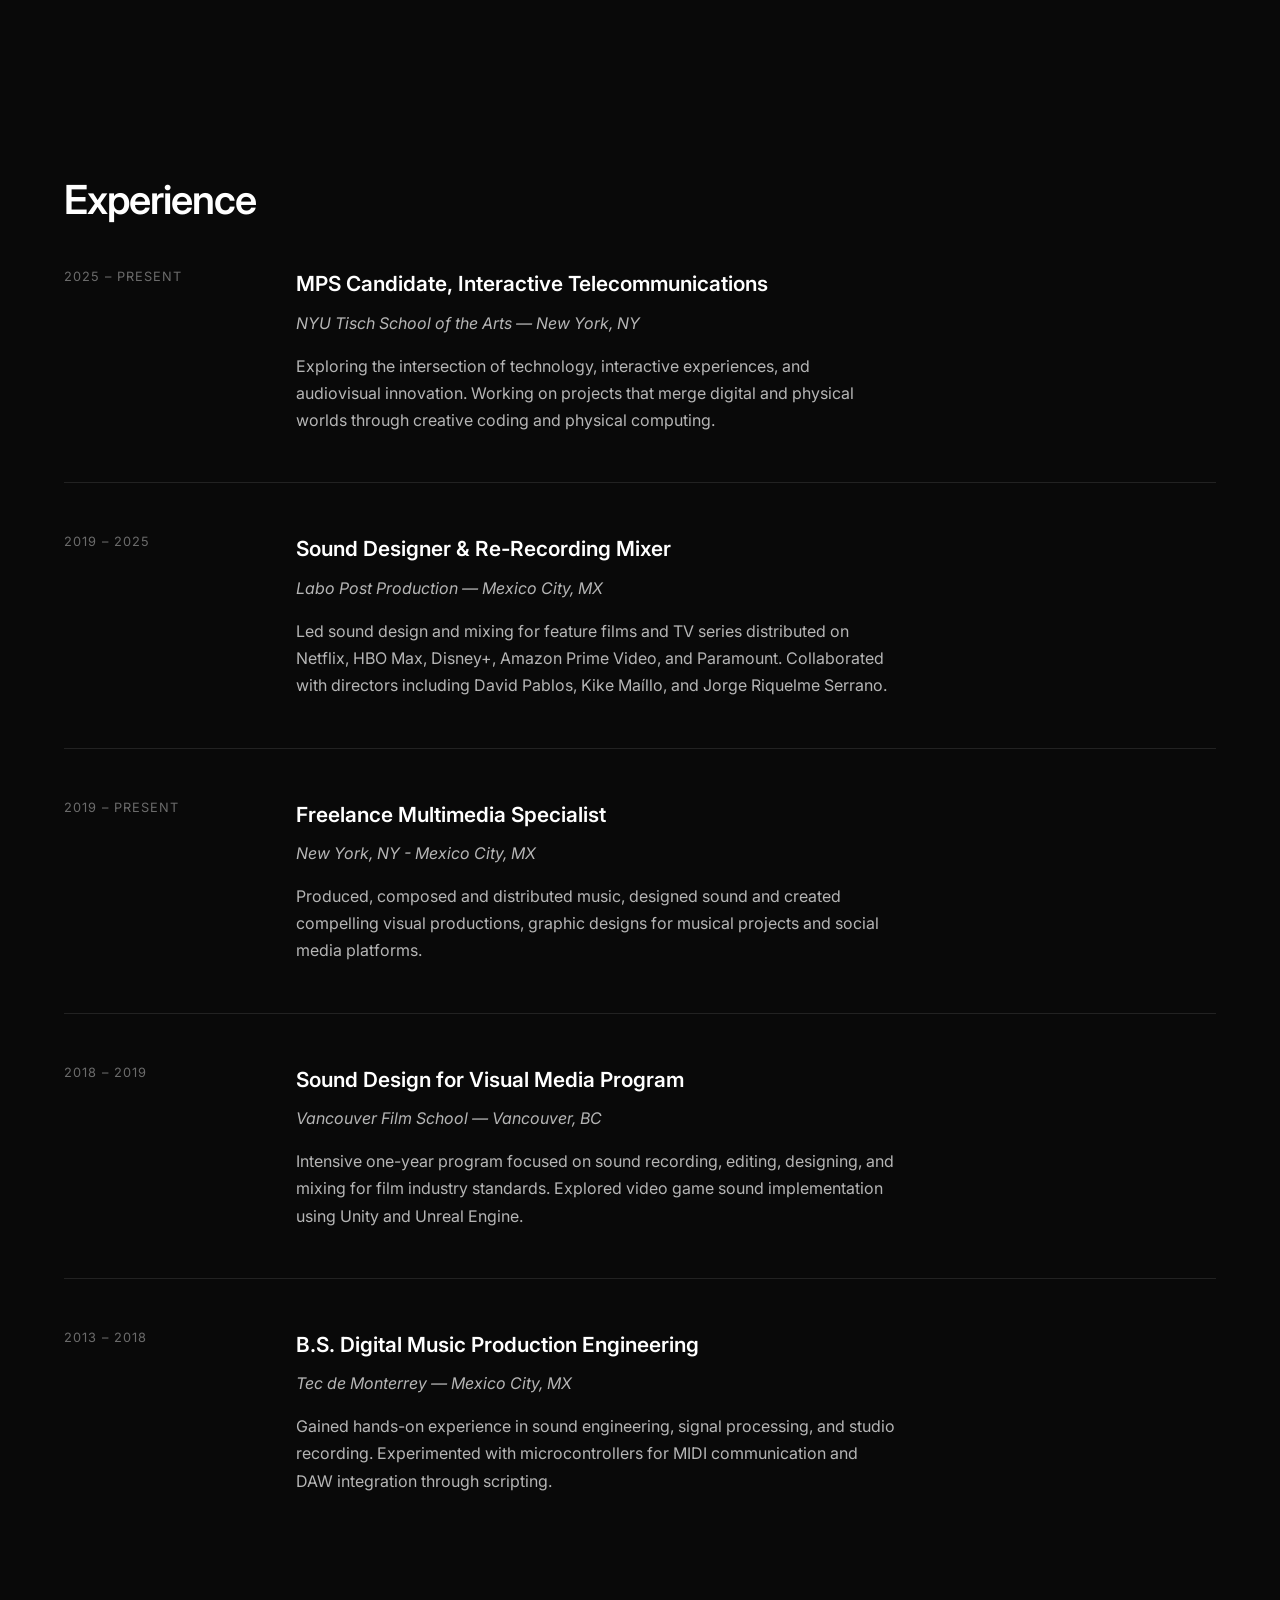
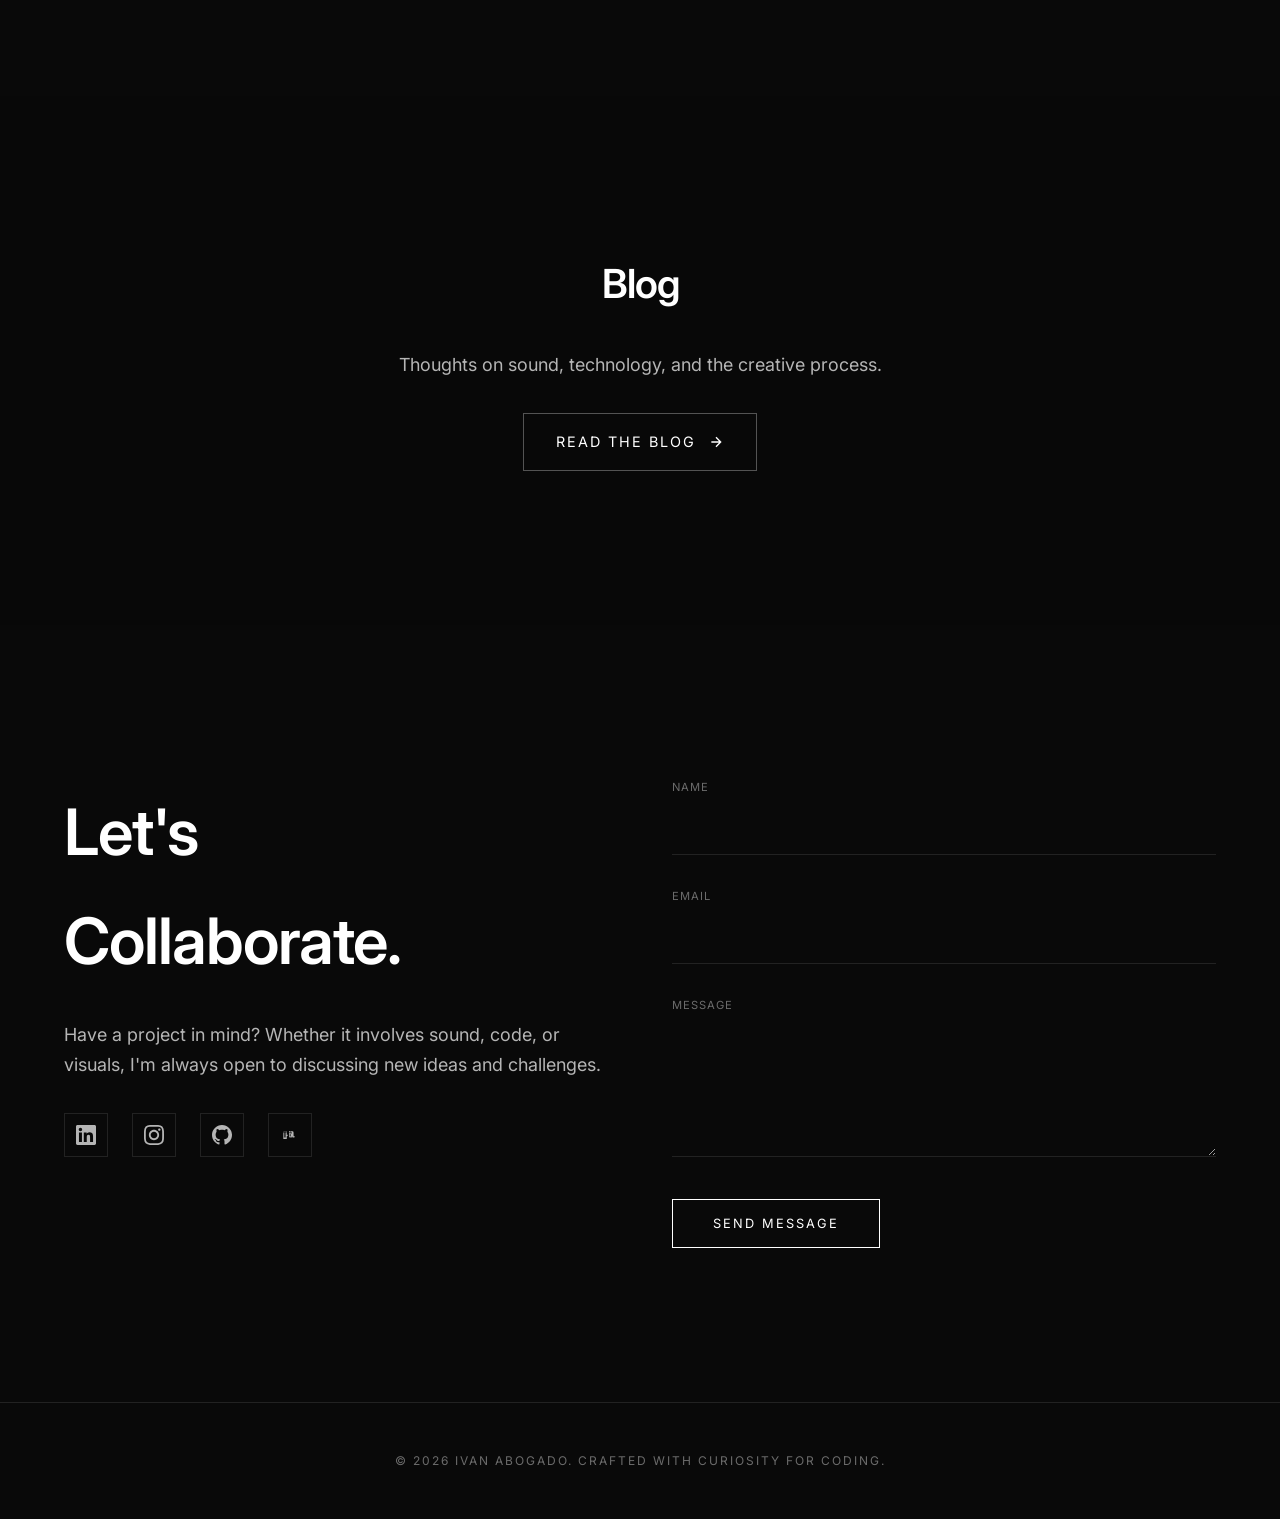
==== commit ae9f1059: "update" ====
--- a/index.html
+++ b/index.html
@@ -198,8 +198,19 @@
                     <h3 class="fade-in">Interactive Art</h3>
                     <span class="scroll-hint fade-in">Drag to explore</span>
                 </div>
+                
 
                 <div class="showcase-track">
+
+                     <a href="https://giav2030.github.io/giav2030.github.io_MusicFractalyzer/" class="showcase-card fade-in">
+                        <img src="myImages/MxFractalyzer.png" alt="Music Fractilizer" loading="lazy">
+                        <div class="showcase-card-content">
+                            <h4>Music Fractalyzer</h4>
+                            <p>Interactive Web Art</p>
+                            <span class="role">JavaScript</span>
+                        </div>
+                    </a>
+
                     <a href="https://giav2030.github.io/" class="showcase-card fade-in">
                         <img src="myImages/mxwind.png" alt="Music of the Wind" loading="lazy">
                         <div class="showcase-card-content">
@@ -235,6 +246,7 @@
                             <span class="role">JavaScript</span>
                         </div>
                     </a>
+
                 </div>
             </div>
 
